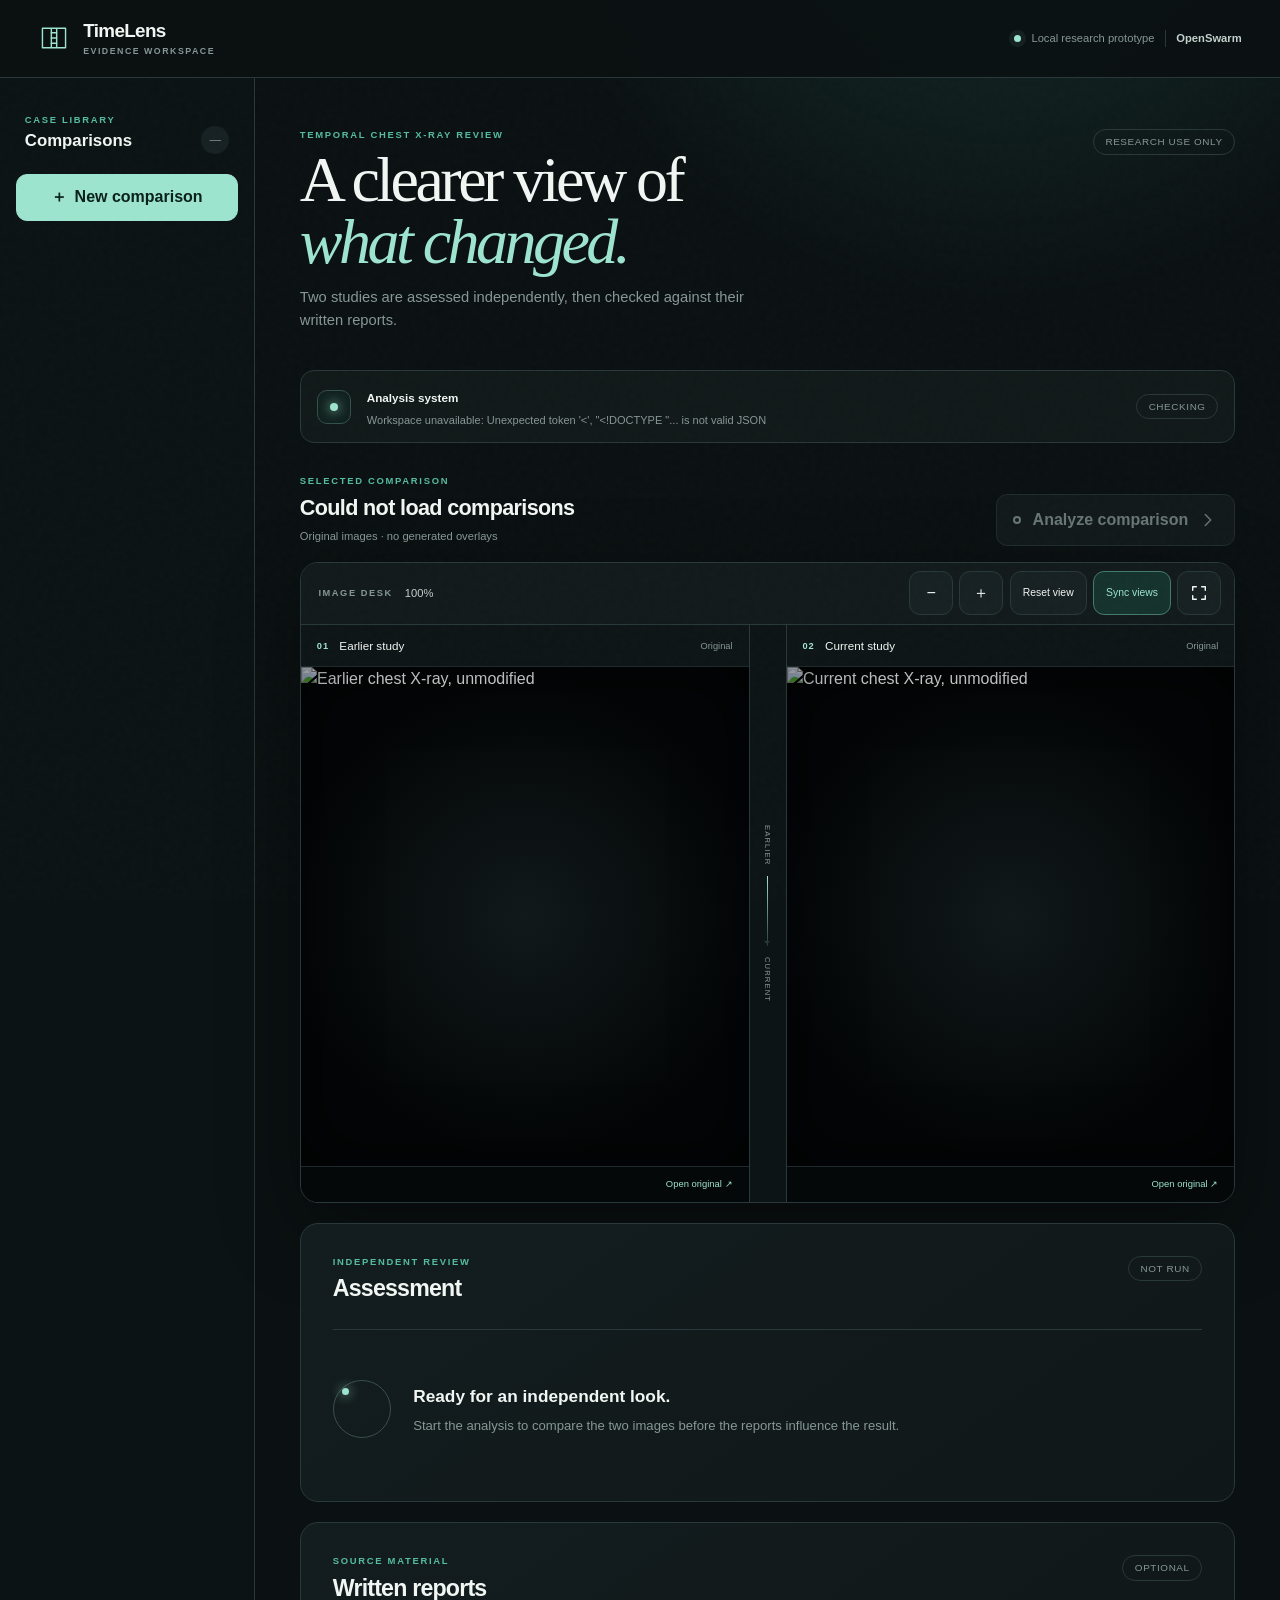
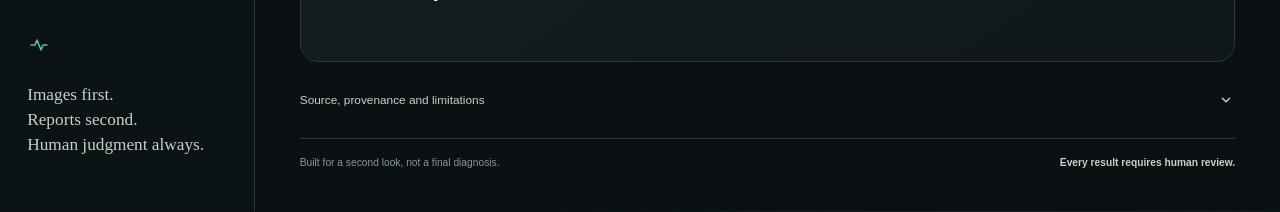
==== static/index.html @ 6149581e "Initial TimeLens prototype" ====
<!doctype html>
<html lang="en">
<head>
  <meta charset="utf-8"><meta name="viewport" content="width=device-width,initial-scale=1"><meta name="theme-color" content="#091011">
  <title>TimeLens — Evidence workspace</title><link rel="stylesheet" href="/static/style.css"><script src="/static/app.js" defer></script>
</head>
<body><a class="skip" href="#workspace">Skip to comparison</a>
<header class="topbar"><a class="brand" href="/" aria-label="TimeLens evidence workspace"><svg viewBox="0 0 36 36" aria-hidden="true"><path d="M5 7h16v22H5zM15 7h16v22H15z"/><path d="M15 12h6M15 18h6M15 24h6"/></svg><span>TimeLens<small>Evidence workspace</small></span></a><div class="system-state"><span class="live-dot" aria-hidden="true"></span><span>Local research prototype</span><b>OpenSwarm</b></div></header>
<div class="shell">
  <aside class="case-rail"><div class="rail-heading"><div><p class="kicker">CASE LIBRARY</p><h2>Comparisons</h2></div><span id="count" class="count">—</span></div><button class="primary new" id="new-case"><span aria-hidden="true">＋</span> New comparison</button><nav id="cases" aria-label="Select comparison"></nav><div class="rail-note"><svg viewBox="0 0 24 24" aria-hidden="true"><path d="M4 12h4l2-5 4 10 2-5h4"/></svg><p>Images first.<br>Reports second.<br>Human judgment always.</p></div></aside>
  <main id="workspace">
    <section class="workspace-intro"><div><p class="kicker">TEMPORAL CHEST X-RAY REVIEW</p><h1>A clearer view of <em>what changed.</em></h1><p class="subtitle">Two studies are assessed independently, then checked against their written reports.</p></div><span class="research-pill">Research use only</span></section>
    <section class="connection" aria-labelledby="gate-title"><div class="connection-icon" aria-hidden="true"><span></span></div><div><strong id="gate-title">Analysis system</strong><p id="integration">Checking local workspace…</p></div><span id="integration-badge" class="status-chip status-waiting">Checking</span></section>
    <section class="case-bar"><div><p class="kicker">SELECTED COMPARISON</p><h2 id="case-name">Loading comparisons</h2><p id="case-context">Original images · no generated overlays</p></div><button class="analyze-button" id="analyze" disabled><span class="button-orb" aria-hidden="true"></span><span id="analyze-label">Analyze comparison</span><svg viewBox="0 0 20 20" aria-hidden="true"><path d="m7 4 6 6-6 6"/></svg></button></section>
    <section class="viewer-shell" aria-label="Earlier and current images"><div class="viewer-toolbar"><div><span class="toolbar-label">IMAGE DESK</span><span id="zoom-value">100%</span></div><div class="viewer-actions" role="group" aria-label="Image viewing controls"><button class="icon-button" id="zoom-out" aria-label="Zoom out" title="Zoom out">−</button><button class="icon-button" id="zoom-in" aria-label="Zoom in" title="Zoom in">＋</button><button class="tool-button" id="reset-view">Reset view</button><button class="tool-button active" id="sync-view" aria-pressed="true">Sync views</button><button class="icon-button" id="fullscreen-view" aria-label="View images full screen" title="Full screen"><svg viewBox="0 0 20 20" aria-hidden="true"><path d="M7 3H3v4M13 3h4v4M7 17H3v-4M13 17h4v-4"/></svg></button></div></div>
      <div class="viewer" id="viewer"><figure data-scope="prior"><figcaption><span><b>01</b><span>Earlier study</span></span><span id="prior-meta">Original</span></figcaption><div class="film" id="prior-film"><div class="scan-line" aria-hidden="true"></div><img id="prior-image" alt="Earlier chest X-ray, unmodified" width="1024" height="1024"></div><div class="film-footer"><span id="prior-name"></span><a id="prior-open" target="_blank" rel="noopener">Open original <span aria-hidden="true">↗</span></a></div></figure><div class="time-axis" aria-hidden="true"><span>Earlier</span><i></i><span>Current</span></div><figure data-scope="current"><figcaption><span><b>02</b><span>Current study</span></span><span id="current-meta">Original</span></figcaption><div class="film" id="current-film"><div class="scan-line" aria-hidden="true"></div><img id="current-image" alt="Current chest X-ray, unmodified" width="1024" height="1024"></div><div class="film-footer"><span id="current-name"></span><a id="current-open" target="_blank" rel="noopener">Open original <span aria-hidden="true">↗</span></a></div></figure></div>
    </section>
    <section class="assessment-panel" id="assessment-panel" aria-labelledby="assessment-heading"><div class="panel-heading"><div><p class="kicker">INDEPENDENT REVIEW</p><h2 id="assessment-heading">Assessment</h2></div><span id="assessment-status" class="status-chip">Not run</span></div><div id="assessment-content" aria-live="polite"><div class="empty-state"><span class="empty-orbit" aria-hidden="true"></span><div><h3>Ready for an independent look.</h3><p>Start the analysis to compare the two images before the reports influence the result.</p></div></div></div></section>
    <section class="report-panel" aria-labelledby="reports-heading"><div class="panel-heading"><div><p class="kicker">SOURCE MATERIAL</p><h2 id="reports-heading">Written reports</h2></div><span id="report-count" class="status-chip">Optional</span></div><div id="report-content" class="report-grid"></div></section>
    <details class="provenance"><summary><span>Source, provenance and limitations</span><svg viewBox="0 0 20 20" aria-hidden="true"><path d="m6 8 4 4 4-4"/></svg></summary><div class="provenance-body"><p id="assertions"></p><p>These NIH demonstration pairs are development examples, not a diagnostic-accuracy test set. Original reports and elapsed time are unavailable. No calibrated confidence or diagnosis is provided.</p><div id="hashes"></div></div></details>
    <footer><span>Built for a second look, not a final diagnosis.</span><b>Every result requires human review.</b></footer>
  </main>
</div>
<dialog id="upload-dialog"><form id="upload-form"><div class="dialog-heading"><div><p class="kicker">NEW COMPARISON</p><h2>Bring two studies together.</h2><p>Images are compared independently. Reports are optional and checked afterward.</p></div><button type="button" class="icon-button" id="close-dialog" aria-label="Close new comparison">×</button></div><div class="upload-grid"><label class="file-label"><span><b>01</b> Earlier image</span><input type="file" name="prior" accept="image/png,image/jpeg" required><small>PNG or JPEG · up to 10 MB</small></label><label class="file-label"><span><b>02</b> Current image</span><input type="file" name="current" accept="image/png,image/jpeg" required><small>PNG or JPEG · up to 10 MB</small></label></div><details class="report-upload"><summary>Add written reports <span>Optional</span></summary><div class="upload-grid"><label>Earlier report<textarea name="prior_report" rows="4" maxlength="50000" placeholder="Paste the earlier study report"></textarea><input aria-label="Upload earlier report" type="file" name="prior_report_file" accept=".txt,.pdf"><small>TXT or selectable-text PDF · up to 2 MB</small></label><label>Current report<textarea name="current_report" rows="4" maxlength="50000" placeholder="Paste the current study report"></textarea><input aria-label="Upload current report" type="file" name="current_report_file" accept=".txt,.pdf"><small>Scanned PDFs are not supported.</small></label></div></details><div class="confirmations"><label class="check"><input type="checkbox" name="same_patient" value="true" required><span>I confirm both images belong to the same patient.</span></label><label class="check"><input type="checkbox" name="chronological" value="true" required><span>I confirm the earlier study was taken first.</span></label></div><p id="form-error" class="error" role="alert" tabindex="-1"></p><div class="dialog-actions"><button type="button" id="cancel-upload">Cancel</button><button class="primary" type="submit" id="save-upload">Save comparison</button></div></form></dialog>
<div id="announcement" class="sr-only" role="status" aria-live="polite"></div></body></html>
---- static/style.css ----
:root{color-scheme:dark;--void:#070b0c;--bg:#0b1112;--panel:#11191b;--panel-2:#172123;--panel-3:#1d292b;--line:#29383a;--line-hi:#3d5152;--ink:#f1f6f3;--soft:#c4d0cc;--muted:#869795;--teal:#9de4ce;--teal-2:#55bca2;--teal-dark:#0f322b;--amber:#ffc36e;--amber-dark:#3a2b18;--red:#ff9f96;--green:#9ee6bd;--radius:18px;--shadow:0 24px 80px #0007;font:16px/1.55 'Avenir Next',Avenir,'Segoe UI',sans-serif}
*{box-sizing:border-box}html{scroll-behavior:smooth}body{margin:0;background:radial-gradient(circle at 78% -10%,#16302d 0,transparent 30rem),var(--bg);color:var(--ink);min-width:320px}body::before{content:"";position:fixed;inset:0;pointer-events:none;opacity:.035;background-image:url("data:image/svg+xml,%3Csvg viewBox='0 0 180 180' xmlns='http://www.w3.org/2000/svg'%3E%3Cfilter id='n'%3E%3CfeTurbulence type='fractalNoise' baseFrequency='.9' numOctaves='3' stitchTiles='stitch'/%3E%3C/filter%3E%3Crect width='100%25' height='100%25' filter='url(%23n)' opacity='.55'/%3E%3C/svg%3E")}button,input,textarea{font:inherit}button,a,input,textarea,summary{touch-action:manipulation}button,a,summary{cursor:pointer}button{min-height:44px;border:1px solid var(--line);border-radius:11px;background:var(--panel-2);color:var(--ink);padding:.65rem 1rem;transition:background .18s,border-color .18s,transform .1s,color .18s}button:hover{background:var(--panel-3);border-color:var(--line-hi)}button:active{transform:scale(.975)}button:disabled{cursor:not-allowed;color:#677675;background:#12191a;border-color:#202b2c;transform:none}button:focus-visible,a:focus-visible,input:focus-visible,textarea:focus-visible,summary:focus-visible{outline:3px solid var(--teal);outline-offset:3px}a{color:var(--teal);text-decoration:none}a:hover{text-decoration:underline}svg{fill:none;stroke:currentColor;stroke-width:1.6;stroke-linecap:round;stroke-linejoin:round}.topbar{height:78px;display:flex;align-items:center;justify-content:space-between;padding:0 clamp(1rem,3vw,2.5rem);border-bottom:1px solid var(--line);background:#0b1112e8;backdrop-filter:blur(18px);position:sticky;top:0;z-index:20}.brand{display:flex;align-items:center;gap:.8rem;color:var(--ink);font-size:1.18rem;font-weight:650;letter-spacing:-.035em}.brand:hover{text-decoration:none}.brand svg{width:32px;color:var(--teal)}.brand span{display:grid;line-height:1.05}.brand small{margin-top:.35rem;font-size:.55rem;letter-spacing:.17em;text-transform:uppercase;color:var(--muted);font-weight:600}.system-state{display:flex;align-items:center;gap:.65rem;font-size:.7rem;color:var(--muted)}.system-state b{color:var(--soft);font-weight:550;border-left:1px solid var(--line);padding-left:.65rem}.live-dot{width:7px;height:7px;border-radius:50%;background:var(--teal);box-shadow:0 0 0 5px #9de4ce12}.shell{display:grid;grid-template-columns:255px minmax(0,1fr);min-height:calc(100dvh - 78px)}.case-rail{padding:2rem 1rem 1.25rem;border-right:1px solid var(--line);background:#0c1314;display:flex;flex-direction:column;gap:1rem;min-width:0}.rail-heading{display:flex;align-items:flex-end;justify-content:space-between;padding:.25rem .55rem}.rail-heading h2{font-size:1.05rem;margin:.1rem 0 0}.kicker{margin:0;color:var(--teal-2);font-size:.59rem;line-height:1.3;letter-spacing:.18em;font-weight:700}.count{display:grid;place-items:center;width:28px;height:28px;border-radius:50%;background:var(--panel-2);color:var(--muted);font-size:.72rem}.primary{background:var(--teal);border-color:var(--teal);color:#092119;font-weight:700}.primary:hover{background:#c0f3e2;border-color:#c0f3e2}.new{width:100%;display:flex;gap:.45rem;align-items:center;justify-content:center}nav{display:grid;gap:.45rem}.case-button{width:100%;text-align:left;background:transparent;border-color:transparent;padding:.85rem .8rem;position:relative}.case-button strong,.case-button small{display:block}.case-button strong{font-size:.78rem;font-weight:600}.case-button small{color:var(--muted);font-size:.65rem;margin-top:.28rem;overflow:hidden;text-overflow:ellipsis}.case-button::before{content:"";position:absolute;left:0;top:16%;bottom:16%;width:2px;border-radius:2px;background:transparent}.case-button[aria-current=true]{background:linear-gradient(90deg,#162826,#152022);border-color:#2d4844}.case-button[aria-current=true]::before{background:var(--teal)}.case-state{display:inline-flex;margin-top:.5rem;font-size:.56rem;text-transform:uppercase;letter-spacing:.1em;color:var(--muted)}.rail-note{margin-top:auto;padding:1rem .7rem;color:var(--muted)}.rail-note svg{width:24px;color:var(--teal-2)}.rail-note p{font-family:'Iowan Old Style','Palatino Linotype',serif;font-size:1.08rem;line-height:1.45;color:var(--soft)}main{width:100%;max-width:1540px;min-width:0;margin:0 auto;padding:clamp(2rem,4vw,4rem) clamp(1rem,3.5vw,3.5rem) 1.5rem}.workspace-intro{display:flex;justify-content:space-between;align-items:flex-start;gap:2rem;margin-bottom:2.4rem}.workspace-intro h1{font-family:'Iowan Old Style','Palatino Linotype',Georgia,serif;font-size:clamp(2.5rem,5vw,5rem);font-weight:400;letter-spacing:-.055em;line-height:.96;max-width:14ch;margin:.5rem 0 .85rem}.workspace-intro h1 em{color:var(--teal);font-weight:400}.subtitle{color:var(--muted);max-width:58ch;margin:0;font-size:.92rem}.research-pill,.status-chip{display:inline-flex;align-items:center;border:1px solid var(--line);border-radius:999px;padding:.36rem .72rem;color:var(--muted);font-size:.62rem;line-height:1.2;letter-spacing:.06em;text-transform:uppercase;white-space:nowrap}.connection{display:grid;grid-template-columns:auto 1fr auto;align-items:center;gap:1rem;padding:.85rem 1rem;background:#111919;border:1px solid var(--line);border-radius:14px;margin-bottom:2rem}.connection-icon{width:34px;height:34px;display:grid;place-items:center;border:1px solid #34504a;border-radius:10px;background:#10201d}.connection-icon span{width:8px;height:8px;border-radius:50%;background:var(--teal);box-shadow:0 0 12px var(--teal)}.connection strong{font-size:.73rem}.connection p{margin:.15rem 0 0;color:var(--muted);font-size:.69rem}.status-ready,.status-complete{color:var(--green);border-color:#345c4a;background:#10261d}.status-review{color:var(--amber);border-color:#675134;background:#2c2114}.status-running{color:var(--teal);border-color:#345c54;background:#10251f}.status-error{color:var(--red);border-color:#673d3b;background:#2b1717}.case-bar{display:flex;align-items:flex-end;justify-content:space-between;gap:1.5rem;margin-bottom:1rem}.case-bar h2{margin:.22rem 0;font-size:1.35rem;letter-spacing:-.03em}.case-bar p:last-child{margin:0;color:var(--muted);font-size:.7rem}.analyze-button{display:flex;align-items:center;gap:.7rem;padding:.76rem 1.05rem;background:var(--teal);border-color:var(--teal);color:#092119;font-weight:700}.analyze-button:hover{background:#c2f4e4}.analyze-button svg{width:18px}.button-orb{width:8px;height:8px;border:2px solid currentColor;border-radius:50%}.viewer-shell{border:1px solid var(--line);border-radius:var(--radius);overflow:hidden;background:#090e0f;box-shadow:var(--shadow)}.viewer-toolbar{min-height:58px;padding:.55rem .8rem .55rem 1.1rem;display:flex;align-items:center;justify-content:space-between;gap:1rem;border-bottom:1px solid var(--line);background:#121a1c}.viewer-toolbar>div:first-child{display:flex;gap:.75rem;align-items:center}.toolbar-label{font-size:.58rem;letter-spacing:.17em;color:var(--muted);font-weight:700}.viewer-toolbar #zoom-value{font-size:.7rem;color:var(--soft)}.viewer-actions{display:flex;gap:.4rem}.icon-button{width:44px;padding:0;display:grid;place-items:center}.icon-button svg{width:18px}.tool-button{padding:.45rem .75rem;font-size:.65rem}.tool-button.active{border-color:#447a6d;background:#15332c;color:var(--teal)}.viewer{display:grid;grid-template-columns:minmax(0,1fr) 38px minmax(0,1fr);align-items:stretch}.viewer figure{margin:0;min-width:0;background:#050809}.viewer figcaption{display:flex;align-items:center;justify-content:space-between;padding:.72rem 1rem;background:#0e1516;border-bottom:1px solid #1d292a;font-size:.73rem}.viewer figcaption>span:first-child{display:flex;align-items:center;gap:.65rem}.viewer figcaption b{color:var(--teal);font-size:.58rem;letter-spacing:.1em}.viewer figcaption>span:last-child{font-size:.58rem;color:var(--muted)}.film{height:clamp(330px,39vw,610px);overflow:hidden;display:grid;place-items:center;position:relative;cursor:grab;background:radial-gradient(circle at center,#11191a,#030506 72%)}.film:active{cursor:grabbing}.film img{width:100%;height:100%;object-fit:contain;transform-origin:center;will-change:transform;user-select:none;-webkit-user-drag:none}.film::after{content:"";position:absolute;inset:0;pointer-events:none;box-shadow:inset 0 0 70px #0009}.scan-line{display:none;position:absolute;z-index:2;left:3%;right:3%;height:1px;background:var(--teal);box-shadow:0 0 14px 4px #9de4ce45}.viewer-shell.analyzing .scan-line{display:block;animation:scan 3.2s ease-in-out infinite}.film-footer{display:flex;justify-content:space-between;gap:1rem;padding:.62rem 1rem;border-top:1px solid #1d292a;color:var(--muted);font-size:.59rem;overflow-wrap:anywhere}.time-axis{display:flex;flex-direction:column;align-items:center;justify-content:center;gap:.65rem;border-inline:1px solid var(--line);background:#0d1415;color:var(--muted);font-size:.48rem;text-transform:uppercase;letter-spacing:.14em}.time-axis span{writing-mode:vertical-rl}.time-axis i{display:block;width:1px;height:70px;background:linear-gradient(var(--teal),var(--line));position:relative}.time-axis i::after{content:"";position:absolute;bottom:-1px;left:-3px;border:3.5px solid transparent;border-top-color:var(--line)}.assessment-panel,.report-panel{margin-top:1.25rem;padding:clamp(1.2rem,2.5vw,2rem);border:1px solid var(--line);border-radius:var(--radius);background:linear-gradient(145deg,#131d1f,#101718)}.panel-heading{display:flex;align-items:flex-start;justify-content:space-between;gap:1rem;margin-bottom:1.4rem}.panel-heading h2{font-size:1.45rem;margin:.18rem 0 0;letter-spacing:-.035em}.empty-state{min-height:140px;display:flex;align-items:center;gap:1.4rem;border-top:1px solid var(--line);padding-top:1.2rem}.empty-state h3{margin:0 0 .35rem;font-size:1.08rem}.empty-state p{margin:0;color:var(--muted);font-size:.82rem}.empty-orbit{width:58px;height:58px;border:1px solid #39514d;border-radius:50%;position:relative;flex:0 0 auto}.empty-orbit::before{content:"";position:absolute;width:7px;height:7px;border-radius:50%;background:var(--teal);top:7px;left:8px;box-shadow:0 0 12px var(--teal)}.result-hero{display:grid;grid-template-columns:auto minmax(0,1fr);gap:1.2rem;padding:1.2rem 0 1.6rem;border-top:1px solid var(--line)}.result-icon{width:54px;height:54px;border-radius:16px;display:grid;place-items:center;background:var(--amber-dark);color:var(--amber);font-size:1.5rem}.result-icon.ok{background:#10261d;color:var(--green)}.result-hero h3{font-family:'Iowan Old Style','Palatino Linotype',serif;font-size:clamp(1.5rem,3vw,2.35rem);line-height:1.12;font-weight:400;letter-spacing:-.035em;margin:0;max-width:25ch}.result-hero p{color:var(--soft);max-width:70ch;margin:.65rem 0 0;font-size:.88rem}.change-track{display:grid;grid-template-columns:1fr minmax(80px,.35fr) 1fr;align-items:center;margin:0 0 1.4rem}.study-state{padding:1rem;border:1px solid var(--line);border-radius:14px;background:#0d1516}.study-state span{display:block;color:var(--muted);font-size:.59rem;letter-spacing:.12em;text-transform:uppercase}.study-state strong{display:block;margin:.35rem 0 0;font-size:.9rem}.track-line{height:1px;background:var(--line-hi);position:relative}.track-line::before,.track-line::after{content:"";position:absolute;top:-4px;width:9px;height:9px;border-radius:50%;background:var(--teal)}.track-line::before{left:0}.track-line::after{right:0}.source-grid{display:grid;grid-template-columns:1fr 1fr;gap:.8rem}.source-card{border:1px solid var(--line);border-radius:14px;background:#0d1516;overflow:hidden}.source-card[data-tone="warning"]{border-color:#675134}.source-card[data-tone="ok"]{border-color:#335847}.source-card-header{display:flex;align-items:center;justify-content:space-between;padding:.8rem 1rem;border-bottom:1px solid var(--line)}.source-card-header strong{font-size:.78rem}.source-card-header span{font-size:.58rem;text-transform:uppercase;letter-spacing:.1em}.tone-warning{color:var(--amber)}.tone-ok{color:var(--green)}.source-rows{padding:.8rem 1rem}.source-row{display:grid;grid-template-columns:105px 1fr;gap:1rem;padding:.38rem 0;font-size:.73rem}.source-row span{color:var(--muted)}.source-row b{font-weight:550}.source-card details{border-top:1px solid var(--line)}.source-card summary{padding:.75rem 1rem;font-size:.7rem}.evidence-copy{padding:0 1rem 1rem;color:var(--muted);font-size:.75rem}.evidence-copy p{margin:.4rem 0}.trace-details{margin-top:1rem;border:1px solid var(--line);border-radius:12px;background:#0d1516}.trace-details summary{padding:.8rem 1rem;font-size:.72rem}.trace-grid{display:grid;grid-template-columns:repeat(2,1fr);gap:.6rem;padding:0 1rem 1rem}.trace-item{padding:.75rem;border-radius:10px;background:#131d1f;font-size:.68rem;color:var(--muted)}.trace-item b{display:block;color:var(--soft);font-size:.72rem;margin-bottom:.25rem}.analysis-live{border-top:1px solid var(--line);padding-top:1.2rem}.analysis-head{display:flex;justify-content:space-between;gap:1rem;align-items:flex-start}.analysis-head h3{font-family:'Iowan Old Style','Palatino Linotype',serif;font-size:1.8rem;font-weight:400;margin:0}.analysis-head p{margin:.3rem 0 0;color:var(--muted);font-size:.78rem}.elapsed{font-variant-numeric:tabular-nums;color:var(--teal);font-size:.8rem}.progress-line{height:2px;background:#223032;margin:1.2rem 0;overflow:hidden}.progress-line span{display:block;height:100%;background:var(--teal);box-shadow:0 0 12px var(--teal);transition:width .4s ease}.stage-list{display:grid;gap:.45rem}.stage{display:grid;grid-template-columns:26px 1fr auto;align-items:center;gap:.7rem;padding:.65rem .75rem;border-radius:10px;color:var(--muted);font-size:.74rem}.stage .marker{width:20px;height:20px;display:grid;place-items:center;border:1px solid var(--line-hi);border-radius:50%;font-size:.6rem}.stage.complete{color:var(--soft)}.stage.complete .marker{background:var(--teal-dark);border-color:#427567;color:var(--teal)}.stage.active{background:#152522;color:var(--ink)}.stage.active .marker{border-color:var(--teal);box-shadow:0 0 0 4px #9de4ce12}.stage-state{font-size:.58rem;text-transform:uppercase;letter-spacing:.09em}.agent-live-grid{display:grid;grid-template-columns:1fr 1fr;gap:.7rem;margin-top:1rem}.agent-live{padding:1rem;border:1px solid var(--line);border-radius:12px;background:#0d1516}.agent-live h4{margin:0;font-size:.8rem}.agent-live p{margin:.25rem 0 0;color:var(--muted);font-size:.68rem}.agent-pulse{display:inline-block;width:6px;height:6px;border-radius:50%;margin-right:.45rem;background:var(--muted)}.agent-live.running .agent-pulse{background:var(--teal);animation:pulse 1.2s infinite}.agent-live.complete .agent-pulse{background:var(--green)}.report-grid{display:grid;grid-template-columns:repeat(2,minmax(0,1fr));gap:.8rem}.report-card{padding:1rem;border:1px solid var(--line);border-radius:14px;background:#0d1516}.report-card h3{margin:0 0 .65rem;font-size:.78rem}.report-card blockquote{margin:0;padding:.8rem;border-left:2px solid var(--teal-2);background:#101a1b;color:var(--soft);white-space:pre-wrap;overflow-wrap:anywhere;font-size:.75rem;max-height:220px;overflow:auto}.report-card p{margin:.65rem 0 0;color:var(--muted);font-size:.64rem}.report-empty{color:var(--muted);font-size:.78rem}.provenance{margin:1rem 0;color:var(--muted);font-size:.74rem}.provenance>summary{min-height:44px;display:flex;align-items:center;justify-content:space-between;padding:.8rem 0;color:var(--soft)}.provenance>summary svg{width:18px;transition:transform .18s}.provenance[open]>summary svg{transform:rotate(180deg)}.provenance-body{padding:0 0 1rem;max-width:90ch}.hash{font-family:ui-monospace,SFMono-Regular,Menlo,monospace;font-size:.58rem;overflow-wrap:anywhere}footer{display:flex;justify-content:space-between;gap:1rem;border-top:1px solid var(--line);padding:1rem 0;color:var(--muted);font-size:.64rem}footer b{color:var(--soft)}dialog{width:min(840px,calc(100% - 2rem));max-height:90dvh;padding:0;border:1px solid var(--line-hi);border-radius:22px;color:var(--ink);background:#11191b;box-shadow:0 35px 120px #000b}dialog::backdrop{background:#020606d9;backdrop-filter:blur(8px)}dialog form{padding:clamp(1.2rem,3vw,2.2rem)}.dialog-heading{display:flex;justify-content:space-between;align-items:flex-start;gap:1rem}.dialog-heading h2{font-family:'Iowan Old Style','Palatino Linotype',serif;font-size:2rem;font-weight:400;margin:.3rem 0}.dialog-heading p:last-child{color:var(--muted);font-size:.78rem;margin:0}.upload-grid{display:grid;grid-template-columns:1fr 1fr;gap:.8rem;margin:1.3rem 0}label{display:grid;gap:.55rem;font-size:.75rem}.file-label{padding:1rem;border:1px dashed #47615d;border-radius:14px;background:#0c1314}.file-label>span{font-weight:600}.file-label b{color:var(--teal);margin-right:.35rem}input,textarea{max-width:100%;min-width:0;color:var(--ink);background:#0a1112;border:1px solid var(--line);padding:.7rem;border-radius:9px}input[type=file]{font-size:.68rem;padding:.45rem;width:100%}input::file-selector-button{border:0;border-radius:7px;background:var(--panel-3);color:var(--ink);padding:.6rem;margin-right:.55rem}textarea{resize:vertical}.file-label small,label small{color:var(--muted);font-size:.62rem}.report-upload{border-block:1px solid var(--line);padding:.4rem 0}.report-upload>summary{padding:.7rem 0;font-size:.76rem}.report-upload>summary span{color:var(--muted);margin-left:.3rem}.confirmations{margin:1rem 0}.check{display:flex;grid-template-columns:none;align-items:flex-start;gap:.7rem;margin:.65rem 0}.check input{width:20px;height:20px;flex:0 0 auto;accent-color:var(--teal)}.dialog-actions{display:flex;justify-content:flex-end;gap:.6rem;border-top:1px solid var(--line);padding-top:1rem}.error{color:var(--red);font-size:.75rem}.sr-only,.skip:not(:focus){position:absolute;width:1px;height:1px;overflow:hidden;clip-path:inset(50%)}.skip:focus{position:fixed;top:1rem;left:1rem;z-index:100;background:var(--panel-3);padding:1rem}
@keyframes scan{0%,100%{top:4%;opacity:0}15%{opacity:.85}50%{top:94%;opacity:.85}65%,100%{opacity:0}}@keyframes pulse{0%,100%{box-shadow:0 0 0 0 #9de4ce66}50%{box-shadow:0 0 0 6px #9de4ce00}}
@media(max-width:1050px){.shell{grid-template-columns:210px minmax(0,1fr)}main{padding-inline:1.25rem}.workspace-intro h1{font-size:3.4rem}.source-grid{grid-template-columns:1fr}.film{height:440px}.tool-button{display:none}}
@media(max-width:760px){.topbar{height:68px}.system-state>span:not(.live-dot){display:none}.shell{display:block}.case-rail{position:relative;border-right:0;border-bottom:1px solid var(--line);padding:1rem}.rail-heading,.rail-note{display:none}.case-rail nav{display:flex;overflow-x:auto;gap:.5rem;scrollbar-width:thin}.case-button{min-width:155px}.new{margin-bottom:.2rem}main{padding:1.6rem 1rem}.workspace-intro{margin-bottom:1.5rem}.workspace-intro h1{font-size:2.65rem}.research-pill{display:none}.connection{grid-template-columns:auto 1fr}.connection .status-chip{grid-column:2;justify-self:start}.case-bar{align-items:flex-start;flex-direction:column}.analyze-button{width:100%;justify-content:center}.viewer-toolbar{align-items:flex-start;flex-direction:column}.viewer-actions{width:100%;justify-content:flex-end}.viewer{grid-template-columns:1fr}.time-axis{height:34px;flex-direction:row;border-inline:0;border-block:1px solid var(--line)}.time-axis span{writing-mode:horizontal-tb}.time-axis i{height:1px;width:70px}.film{height:min(92vw,480px)}.source-grid,.report-grid,.agent-live-grid,.trace-grid{grid-template-columns:1fr}.change-track{grid-template-columns:1fr}.track-line{height:40px;width:1px;justify-self:center}.track-line::before{top:0;left:-4px}.track-line::after{top:auto;bottom:0;left:-4px}.result-hero{grid-template-columns:1fr}.source-row{grid-template-columns:90px 1fr}.upload-grid{grid-template-columns:1fr}footer{flex-direction:column}}
@media(prefers-reduced-motion:reduce){html{scroll-behavior:auto}*,*::before,*::after{animation:none!important;transition:none!important}.viewer-shell.analyzing .scan-line{display:none}button:active{transform:none}}
@media(prefers-reduced-transparency:reduce){.topbar{background:var(--bg);backdrop-filter:none}dialog::backdrop{background:#020606;backdrop-filter:none}}
@media(prefers-contrast:more){:root{--muted:#c0cdca;--line:#627472;--line-hi:#93a6a2}.status-chip,button{border-width:2px}}
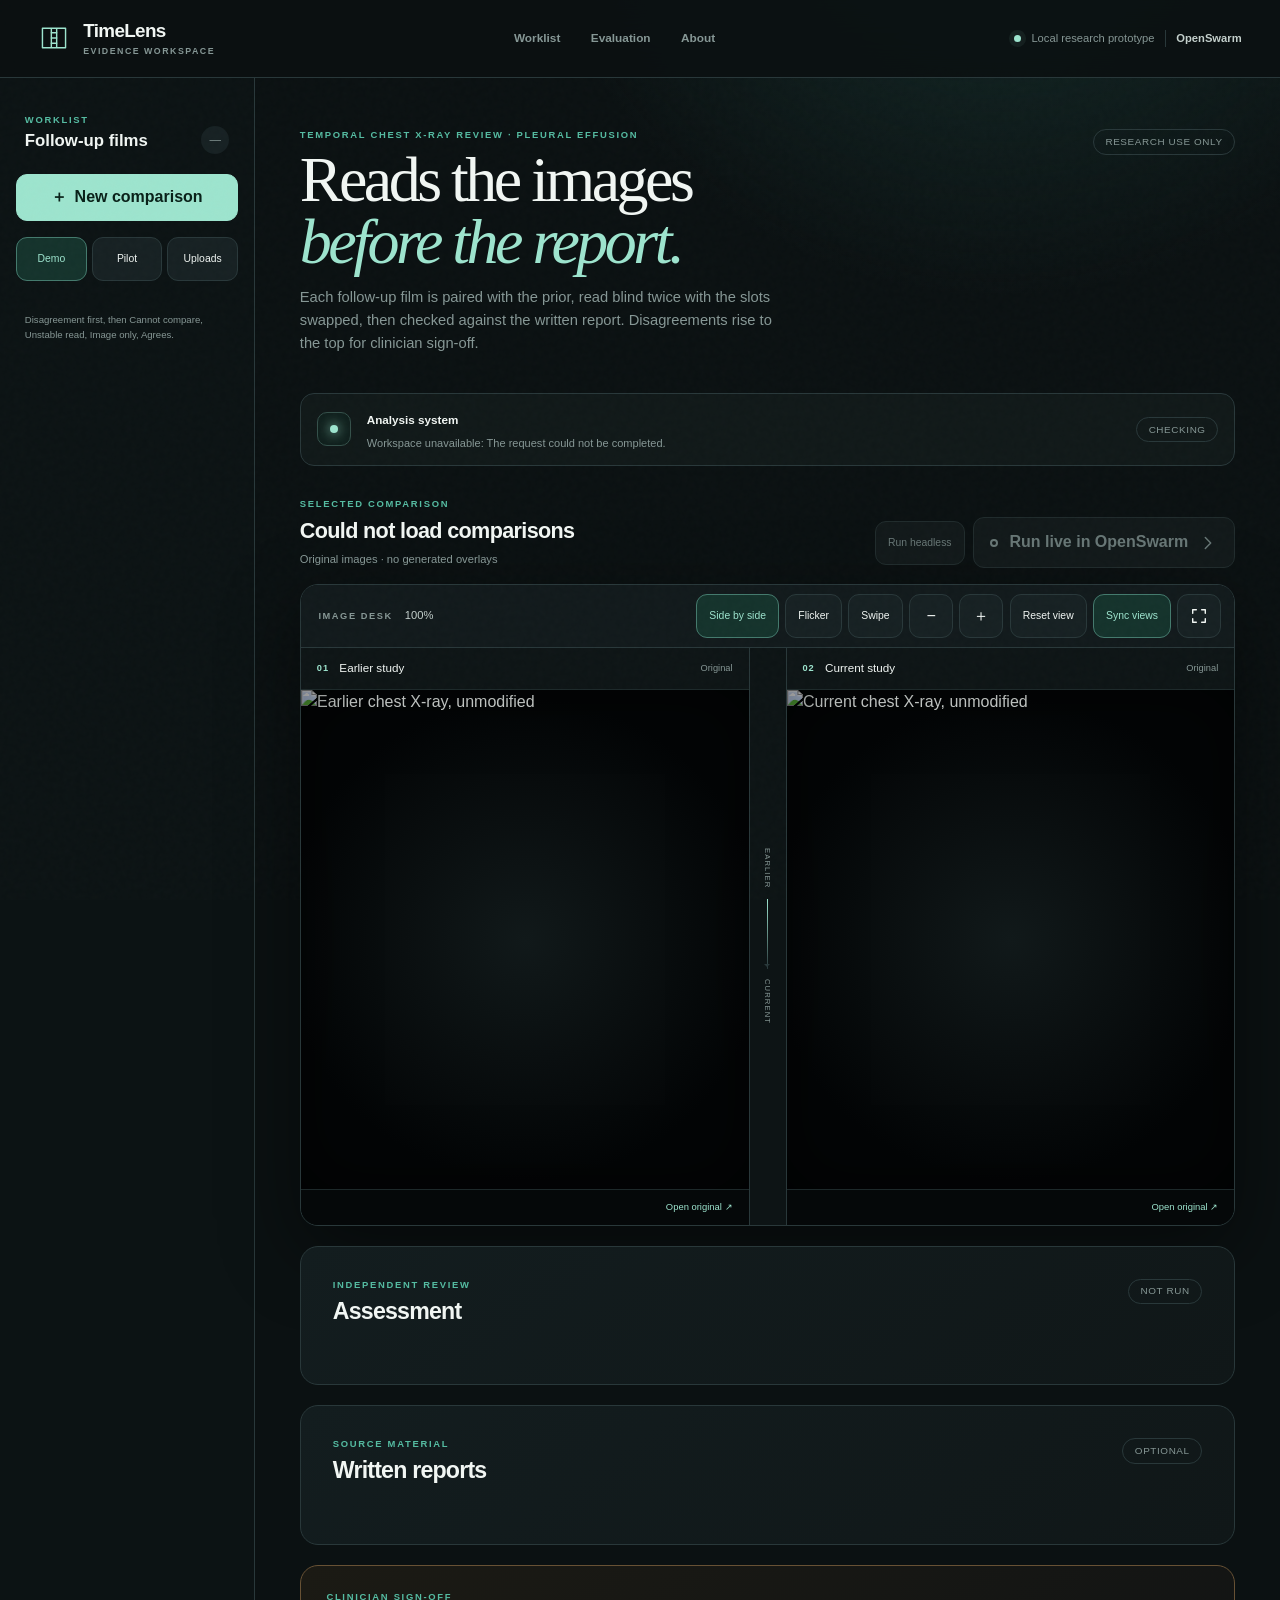
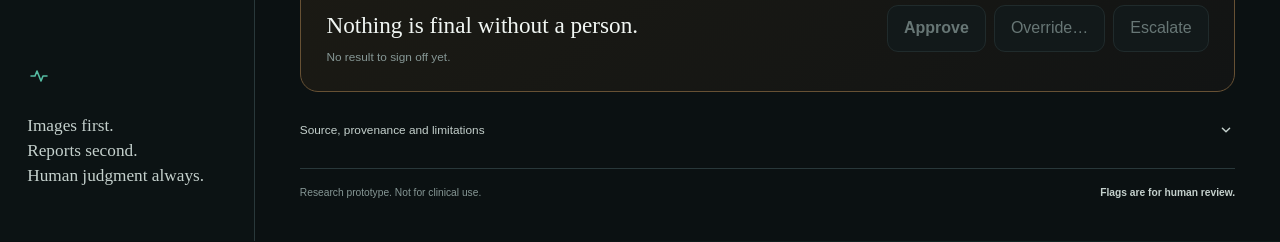
==== commit c8fcdb6f: "Implement spec worklist on Adnan's UI with OpenSwarm investigation - Comparability gate, order-swap " ====
--- a/static/index.html
+++ b/static/index.html
@@ -5,21 +5,40 @@
   <title>TimeLens — Evidence workspace</title><link rel="stylesheet" href="/static/style.css"><script src="/static/app.js" defer></script>
 </head>
 <body><a class="skip" href="#workspace">Skip to comparison</a>
-<header class="topbar"><a class="brand" href="/" aria-label="TimeLens evidence workspace"><svg viewBox="0 0 36 36" aria-hidden="true"><path d="M5 7h16v22H5zM15 7h16v22H15z"/><path d="M15 12h6M15 18h6M15 24h6"/></svg><span>TimeLens<small>Evidence workspace</small></span></a><div class="system-state"><span class="live-dot" aria-hidden="true"></span><span>Local research prototype</span><b>OpenSwarm</b></div></header>
+<header class="topbar"><a class="brand" href="#" aria-label="TimeLens evidence workspace"><svg viewBox="0 0 36 36" aria-hidden="true"><path d="M5 7h16v22H5zM15 7h16v22H15z"/><path d="M15 12h6M15 18h6M15 24h6"/></svg><span>TimeLens<small>Evidence workspace</small></span></a>
+<nav class="page-nav" aria-label="Pages"><a href="#" data-page="workspace">Worklist</a><a href="#/eval" data-page="eval">Evaluation</a><a href="#/about" data-page="about">About</a></nav>
+<div class="system-state"><span class="live-dot" id="live-dot" aria-hidden="true"></span><span id="system-text">Local research prototype</span><b>OpenSwarm</b></div></header>
 <div class="shell">
-  <aside class="case-rail"><div class="rail-heading"><div><p class="kicker">CASE LIBRARY</p><h2>Comparisons</h2></div><span id="count" class="count">—</span></div><button class="primary new" id="new-case"><span aria-hidden="true">＋</span> New comparison</button><nav id="cases" aria-label="Select comparison"></nav><div class="rail-note"><svg viewBox="0 0 24 24" aria-hidden="true"><path d="M4 12h4l2-5 4 10 2-5h4"/></svg><p>Images first.<br>Reports second.<br>Human judgment always.</p></div></aside>
-  <main id="workspace">
-    <section class="workspace-intro"><div><p class="kicker">TEMPORAL CHEST X-RAY REVIEW</p><h1>A clearer view of <em>what changed.</em></h1><p class="subtitle">Two studies are assessed independently, then checked against their written reports.</p></div><span class="research-pill">Research use only</span></section>
+  <aside class="case-rail"><div class="rail-heading"><div><p class="kicker">WORKLIST</p><h2>Follow-up films</h2></div><span id="count" class="count">—</span></div><button class="primary new" id="new-case"><span aria-hidden="true">＋</span> New comparison</button>
+    <div class="rail-filter" role="group" aria-label="Case set"><button class="tool-button active" data-set="demo" aria-pressed="true">Demo</button><button class="tool-button" data-set="pilot" aria-pressed="false">Pilot</button><button class="tool-button" data-set="upload" aria-pressed="false">Uploads</button></div>
+    <nav id="cases" aria-label="Select comparison"></nav><p class="rail-sort">Disagreement first, then Cannot compare, Unstable read, Image only, Agrees.</p><div class="rail-note"><svg viewBox="0 0 24 24" aria-hidden="true"><path d="M4 12h4l2-5 4 10 2-5h4"/></svg><p>Images first.<br>Reports second.<br>Human judgment always.</p></div></aside>
+  <main id="workspace" tabindex="-1">
+   <div id="page-workspace">
+    <section class="workspace-intro"><div><p class="kicker">TEMPORAL CHEST X-RAY REVIEW · PLEURAL EFFUSION</p><h1>Reads the images <em>before the report.</em></h1><p class="subtitle">Each follow-up film is paired with the prior, read blind twice with the slots swapped, then checked against the written report. Disagreements rise to the top for clinician sign-off.</p></div><span class="research-pill">Research use only</span></section>
     <section class="connection" aria-labelledby="gate-title"><div class="connection-icon" aria-hidden="true"><span></span></div><div><strong id="gate-title">Analysis system</strong><p id="integration">Checking local workspace…</p></div><span id="integration-badge" class="status-chip status-waiting">Checking</span></section>
-    <section class="case-bar"><div><p class="kicker">SELECTED COMPARISON</p><h2 id="case-name">Loading comparisons</h2><p id="case-context">Original images · no generated overlays</p></div><button class="analyze-button" id="analyze" disabled><span class="button-orb" aria-hidden="true"></span><span id="analyze-label">Analyze comparison</span><svg viewBox="0 0 20 20" aria-hidden="true"><path d="m7 4 6 6-6 6"/></svg></button></section>
-    <section class="viewer-shell" aria-label="Earlier and current images"><div class="viewer-toolbar"><div><span class="toolbar-label">IMAGE DESK</span><span id="zoom-value">100%</span></div><div class="viewer-actions" role="group" aria-label="Image viewing controls"><button class="icon-button" id="zoom-out" aria-label="Zoom out" title="Zoom out">−</button><button class="icon-button" id="zoom-in" aria-label="Zoom in" title="Zoom in">＋</button><button class="tool-button" id="reset-view">Reset view</button><button class="tool-button active" id="sync-view" aria-pressed="true">Sync views</button><button class="icon-button" id="fullscreen-view" aria-label="View images full screen" title="Full screen"><svg viewBox="0 0 20 20" aria-hidden="true"><path d="M7 3H3v4M13 3h4v4M7 17H3v-4M13 17h4v-4"/></svg></button></div></div>
-      <div class="viewer" id="viewer"><figure data-scope="prior"><figcaption><span><b>01</b><span>Earlier study</span></span><span id="prior-meta">Original</span></figcaption><div class="film" id="prior-film"><div class="scan-line" aria-hidden="true"></div><img id="prior-image" alt="Earlier chest X-ray, unmodified" width="1024" height="1024"></div><div class="film-footer"><span id="prior-name"></span><a id="prior-open" target="_blank" rel="noopener">Open original <span aria-hidden="true">↗</span></a></div></figure><div class="time-axis" aria-hidden="true"><span>Earlier</span><i></i><span>Current</span></div><figure data-scope="current"><figcaption><span><b>02</b><span>Current study</span></span><span id="current-meta">Original</span></figcaption><div class="film" id="current-film"><div class="scan-line" aria-hidden="true"></div><img id="current-image" alt="Current chest X-ray, unmodified" width="1024" height="1024"></div><div class="film-footer"><span id="current-name"></span><a id="current-open" target="_blank" rel="noopener">Open original <span aria-hidden="true">↗</span></a></div></figure></div>
+    <section class="case-bar"><div><p class="kicker">SELECTED COMPARISON</p><h2 id="case-name">Loading comparisons</h2><p id="case-context">Original images · no generated overlays</p></div><div class="case-actions"><button class="tool-button" id="analyze-headless" disabled title="Same tools, run without agents">Run headless</button><button class="analyze-button" id="analyze" disabled><span class="button-orb" aria-hidden="true"></span><span id="analyze-label">Run live in OpenSwarm</span><svg viewBox="0 0 20 20" aria-hidden="true"><path d="m7 4 6 6-6 6"/></svg></button></div></section>
+    <section class="viewer-shell" aria-label="Earlier and current images"><div class="viewer-toolbar"><div><span class="toolbar-label">IMAGE DESK</span><span id="zoom-value">100%</span></div><div class="viewer-actions" role="group" aria-label="Image viewing controls"><button class="tool-button mode-button active" data-mode="side" aria-pressed="true">Side by side</button><button class="tool-button mode-button" data-mode="flicker" aria-pressed="false">Flicker</button><button class="tool-button mode-button" data-mode="swipe" aria-pressed="false">Swipe</button><button class="icon-button" id="zoom-out" aria-label="Zoom out" title="Zoom out">−</button><button class="icon-button" id="zoom-in" aria-label="Zoom in" title="Zoom in">＋</button><button class="tool-button" id="reset-view">Reset view</button><button class="tool-button active" id="sync-view" aria-pressed="true">Sync views</button><button class="icon-button" id="fullscreen-view" aria-label="View images full screen" title="Full screen"><svg viewBox="0 0 20 20" aria-hidden="true"><path d="M7 3H3v4M13 3h4v4M7 17H3v-4M13 17h4v-4"/></svg></button></div></div>
+      <div class="viewer" id="viewer" data-mode="side"><figure data-scope="prior"><figcaption><span><b>01</b><span>Earlier study</span></span><span id="prior-meta">Original</span></figcaption><div class="film" id="prior-film"><div class="scan-line" aria-hidden="true"></div><img id="prior-image" alt="Earlier chest X-ray, unmodified" width="1024" height="1024" draggable="false"></div><div class="film-footer"><span id="prior-name"></span><a id="prior-open" target="_blank" rel="noopener">Open original <span aria-hidden="true">↗</span></a></div></figure><div class="time-axis" aria-hidden="true"><span>Earlier</span><i></i><span>Current</span></div><figure data-scope="current"><figcaption><span><b>02</b><span>Current study</span></span><span id="current-meta">Original</span></figcaption><div class="film" id="current-film"><div class="scan-line" aria-hidden="true"></div><img id="current-image" alt="Current chest X-ray, unmodified" width="1024" height="1024" draggable="false"></div><div class="film-footer"><span id="current-name"></span><a id="current-open" target="_blank" rel="noopener">Open original <span aria-hidden="true">↗</span></a></div></figure>
+        <figure class="stack" id="stack" hidden><figcaption><span id="stack-label"><b>01</b><span>Earlier study</span></span><span id="stack-meta"></span></figcaption><div class="film stack-film"><img id="stack-current" alt="Current chest X-ray" draggable="false"><div class="swipe-top" id="swipe-top"><img id="stack-prior" alt="Earlier chest X-ray" draggable="false"></div></div><div class="film-footer"><input type="range" id="swipe" min="0" max="100" value="50" aria-label="Swipe between earlier and current" hidden><span id="stack-hint">Flicker alternates the films every 0.7 s; change is easiest to see by flipping.</span></div></figure>
+      </div>
     </section>
-    <section class="assessment-panel" id="assessment-panel" aria-labelledby="assessment-heading"><div class="panel-heading"><div><p class="kicker">INDEPENDENT REVIEW</p><h2 id="assessment-heading">Assessment</h2></div><span id="assessment-status" class="status-chip">Not run</span></div><div id="assessment-content" aria-live="polite"><div class="empty-state"><span class="empty-orbit" aria-hidden="true"></span><div><h3>Ready for an independent look.</h3><p>Start the analysis to compare the two images before the reports influence the result.</p></div></div></div></section>
+    <section class="assessment-panel" id="assessment-panel" aria-labelledby="assessment-heading"><div class="panel-heading"><div><p class="kicker">INDEPENDENT REVIEW</p><h2 id="assessment-heading">Assessment</h2></div><span id="assessment-status" class="status-chip">Not run</span></div><div id="assessment-content" aria-live="polite"></div></section>
     <section class="report-panel" aria-labelledby="reports-heading"><div class="panel-heading"><div><p class="kicker">SOURCE MATERIAL</p><h2 id="reports-heading">Written reports</h2></div><span id="report-count" class="status-chip">Optional</span></div><div id="report-content" class="report-grid"></div></section>
-    <details class="provenance"><summary><span>Source, provenance and limitations</span><svg viewBox="0 0 20 20" aria-hidden="true"><path d="m6 8 4 4 4-4"/></svg></summary><div class="provenance-body"><p id="assertions"></p><p>These NIH demonstration pairs are development examples, not a diagnostic-accuracy test set. Original reports and elapsed time are unavailable. No calibrated confidence or diagnosis is provided.</p><div id="hashes"></div></div></details>
-    <footer><span>Built for a second look, not a final diagnosis.</span><b>Every result requires human review.</b></footer>
+    <section class="signoff-panel" aria-labelledby="signoff-heading"><div><p class="kicker">CLINICIAN SIGN-OFF</p><h2 id="signoff-heading">Nothing is final without a person.</h2><p id="signoff-state">No result to sign off yet.</p></div><div class="signoff-actions"><button class="primary" id="approve" disabled>Approve</button><button id="override" disabled>Override…</button><button id="escalate" disabled>Escalate</button></div></section>
+    <details class="provenance"><summary><span>Source, provenance and limitations</span><svg viewBox="0 0 20 20" aria-hidden="true"><path d="m6 8 4 4 4-4"/></svg></summary><div class="provenance-body"><p id="assertions"></p><div id="reference"></div><p>NIH ChestX-ray14 labels are mined from reports and can be wrong. Demo reports are written by the team and tagged Synthetic. The pilot set shows behaviour, not diagnostic accuracy. No calibrated confidence or diagnosis is provided.</p><div id="hashes"></div></div></details>
+   </div>
+   <div id="page-eval" hidden></div>
+   <div id="page-about" class="prose-page" hidden>
+    <section class="workspace-intro"><div><p class="kicker">ABOUT · HONESTY PAGE</p><h1>An audit, <em>not a diagnosis.</em></h1><p class="subtitle">What TimeLens does, how the agents are separated, and what it cannot claim.</p></div></section>
+    <section class="assessment-panel prose"><h2>The problem</h2><p>Two named radiology error types motivate TimeLens (Kim–Mansfield classification): <b>type 7, prior examination error</b> — the current film is read without comparing to the prior — and <b>type 12, satisfaction of report</b> — undue trust in an earlier report repeats a wrong call. Every TimeLens case is a prior + current pair, and the image reader cannot access any report.</p>
+    <h2>How a case is investigated</h2><ol><li><b>Comparability gate</b> (server code, before any model call): AP vs PA projection mismatch or byte-identical files stop the run with <i>Cannot compare</i>.</li><li><b>Blind Reader</b> agent in OpenSwarm calls <code>read_pair</code>: two independent Gemini reads with the films' slots swapped and chronology withheld. If the answers differ, the case is an <i>Unstable read</i>.</li><li><b>Report Reader</b> agent runs in parallel and calls <code>read_reports</code>: report text only; every supporting quotation is verified verbatim in code.</li><li><b>Investigator</b> agent, only when the stable blind read contradicts the report, calls <code>reassess</code>: one targeted, still report-blind second look, enforced once per run by the server.</li><li>Plain Python assigns the status. A clinician approves, overrides (with a reason) or escalates; every action is logged.</li></ol>
+    <h2>Enforced boundaries</h2><p>Each agent gets a fresh, per-run MCP connector exposing exactly one no-argument tool; cross-role calls are rejected by the MCP server. Image bytes and report text never enter OpenSwarm prompts — the tool sends them straight to Gemini and returns only structured findings. Connectors and modes are deleted when the agent finishes. The same tools also run headless (no agents) for the evaluation batch and as a fallback.</p>
+    <h2>Data</h2><p>NIH ChestX-ray14 (public, de-identified). Labels, views and follow-up order come from <code>Data_Entry_2017_v2020.csv</code>. Case E's current film is a cropped and brightened copy of the prior, a control for over-calling.</p>
+    <h2>Limitations</h2><ul><li>Pleural effusion only; no severity, segmentation or other findings.</li><li>The pilot set is 19 pairs: it demonstrates behaviour, not accuracy (roughly ±20 points of uncertainty).</li><li>Gemini readings vary between runs; surfacing that variance is the point of the order-swap check.</li><li>No PACS, login or authenticated reviewer identity. Single-laptop local prototype.</li><li>OpenSwarm still exposes built-in tools at session level; the data boundary is enforced by keeping raw inputs inside the MCP tools.</li></ul></section>
+   </div>
+    <footer><span>Research prototype. Not for clinical use.</span><b>Flags are for human review.</b></footer>
   </main>
 </div>
-<dialog id="upload-dialog"><form id="upload-form"><div class="dialog-heading"><div><p class="kicker">NEW COMPARISON</p><h2>Bring two studies together.</h2><p>Images are compared independently. Reports are optional and checked afterward.</p></div><button type="button" class="icon-button" id="close-dialog" aria-label="Close new comparison">×</button></div><div class="upload-grid"><label class="file-label"><span><b>01</b> Earlier image</span><input type="file" name="prior" accept="image/png,image/jpeg" required><small>PNG or JPEG · up to 10 MB</small></label><label class="file-label"><span><b>02</b> Current image</span><input type="file" name="current" accept="image/png,image/jpeg" required><small>PNG or JPEG · up to 10 MB</small></label></div><details class="report-upload"><summary>Add written reports <span>Optional</span></summary><div class="upload-grid"><label>Earlier report<textarea name="prior_report" rows="4" maxlength="50000" placeholder="Paste the earlier study report"></textarea><input aria-label="Upload earlier report" type="file" name="prior_report_file" accept=".txt,.pdf"><small>TXT or selectable-text PDF · up to 2 MB</small></label><label>Current report<textarea name="current_report" rows="4" maxlength="50000" placeholder="Paste the current study report"></textarea><input aria-label="Upload current report" type="file" name="current_report_file" accept=".txt,.pdf"><small>Scanned PDFs are not supported.</small></label></div></details><div class="confirmations"><label class="check"><input type="checkbox" name="same_patient" value="true" required><span>I confirm both images belong to the same patient.</span></label><label class="check"><input type="checkbox" name="chronological" value="true" required><span>I confirm the earlier study was taken first.</span></label></div><p id="form-error" class="error" role="alert" tabindex="-1"></p><div class="dialog-actions"><button type="button" id="cancel-upload">Cancel</button><button class="primary" type="submit" id="save-upload">Save comparison</button></div></form></dialog>
+<dialog id="upload-dialog"><form id="upload-form"><div class="dialog-heading"><div><p class="kicker">NEW COMPARISON</p><h2>Bring two studies together.</h2><p>Images are compared independently. Reports are optional and checked afterward.</p></div><button type="button" class="icon-button" id="close-dialog" aria-label="Close new comparison">×</button></div><div class="upload-grid"><label class="file-label"><span><b>01</b> Earlier image</span><input type="file" name="prior" accept="image/png,image/jpeg" required><small>PNG or JPEG · up to 10 MB</small><select name="prior_view" aria-label="Earlier image view position"><option value="unknown">View position: unknown</option><option value="PA">PA</option><option value="AP">AP</option></select></label><label class="file-label"><span><b>02</b> Current image</span><input type="file" name="current" accept="image/png,image/jpeg" required><small>PNG or JPEG · up to 10 MB</small><select name="current_view" aria-label="Current image view position"><option value="unknown">View position: unknown</option><option value="PA">PA</option><option value="AP">AP</option></select></label></div><details class="report-upload"><summary>Add written reports <span>Optional</span></summary><div class="upload-grid"><label>Earlier report<textarea name="prior_report" rows="4" maxlength="50000" placeholder="Paste the earlier study report"></textarea><input aria-label="Upload earlier report" type="file" name="prior_report_file" accept=".txt,.pdf"><small>TXT or selectable-text PDF · up to 2 MB</small></label><label>Current report<textarea name="current_report" rows="4" maxlength="50000" placeholder="Paste the current study report"></textarea><input aria-label="Upload current report" type="file" name="current_report_file" accept=".txt,.pdf"><small>Scanned PDFs are not supported.</small></label></div></details><div class="confirmations"><label class="check"><input type="checkbox" name="same_patient" value="true" required><span>I confirm both images belong to the same patient.</span></label><label class="check"><input type="checkbox" name="chronological" value="true" required><span>I confirm the earlier study was taken first.</span></label></div><p id="form-error" class="error" role="alert" tabindex="-1"></p><div class="dialog-actions"><button type="button" id="cancel-upload">Cancel</button><button class="primary" type="submit" id="save-upload">Save comparison</button></div></form></dialog>
+<dialog id="override-dialog"><form id="override-form"><div class="dialog-heading"><div><p class="kicker">OVERRIDE</p><h2>Record why you disagree.</h2><p>The override and its reason are written to the sign-off log.</p></div><button type="button" class="icon-button" id="close-override" aria-label="Close override">×</button></div><label>Reason (required)<textarea name="reason" rows="4" minlength="5" maxlength="2000" required placeholder="e.g. Left costophrenic angle is blunted on the current film; the effusion is new."></textarea></label><p id="override-error" class="error" role="alert"></p><div class="dialog-actions"><button type="button" id="cancel-override">Cancel</button><button class="primary" type="submit">Save override</button></div></form></dialog>
 <div id="announcement" class="sr-only" role="status" aria-live="polite"></div></body></html>
--- a/static/style.css
+++ b/static/style.css
@@ -1,8 +1,63 @@
 :root{color-scheme:dark;--void:#070b0c;--bg:#0b1112;--panel:#11191b;--panel-2:#172123;--panel-3:#1d292b;--line:#29383a;--line-hi:#3d5152;--ink:#f1f6f3;--soft:#c4d0cc;--muted:#869795;--teal:#9de4ce;--teal-2:#55bca2;--teal-dark:#0f322b;--amber:#ffc36e;--amber-dark:#3a2b18;--red:#ff9f96;--green:#9ee6bd;--radius:18px;--shadow:0 24px 80px #0007;font:16px/1.55 'Avenir Next',Avenir,'Segoe UI',sans-serif}
 *{box-sizing:border-box}html{scroll-behavior:smooth}body{margin:0;background:radial-gradient(circle at 78% -10%,#16302d 0,transparent 30rem),var(--bg);color:var(--ink);min-width:320px}body::before{content:"";position:fixed;inset:0;pointer-events:none;opacity:.035;background-image:url("data:image/svg+xml,%3Csvg viewBox='0 0 180 180' xmlns='http://www.w3.org/2000/svg'%3E%3Cfilter id='n'%3E%3CfeTurbulence type='fractalNoise' baseFrequency='.9' numOctaves='3' stitchTiles='stitch'/%3E%3C/filter%3E%3Crect width='100%25' height='100%25' filter='url(%23n)' opacity='.55'/%3E%3C/svg%3E")}button,input,textarea{font:inherit}button,a,input,textarea,summary{touch-action:manipulation}button,a,summary{cursor:pointer}button{min-height:44px;border:1px solid var(--line);border-radius:11px;background:var(--panel-2);color:var(--ink);padding:.65rem 1rem;transition:background .18s,border-color .18s,transform .1s,color .18s}button:hover{background:var(--panel-3);border-color:var(--line-hi)}button:active{transform:scale(.975)}button:disabled{cursor:not-allowed;color:#677675;background:#12191a;border-color:#202b2c;transform:none}button:focus-visible,a:focus-visible,input:focus-visible,textarea:focus-visible,summary:focus-visible{outline:3px solid var(--teal);outline-offset:3px}a{color:var(--teal);text-decoration:none}a:hover{text-decoration:underline}svg{fill:none;stroke:currentColor;stroke-width:1.6;stroke-linecap:round;stroke-linejoin:round}.topbar{height:78px;display:flex;align-items:center;justify-content:space-between;padding:0 clamp(1rem,3vw,2.5rem);border-bottom:1px solid var(--line);background:#0b1112e8;backdrop-filter:blur(18px);position:sticky;top:0;z-index:20}.brand{display:flex;align-items:center;gap:.8rem;color:var(--ink);font-size:1.18rem;font-weight:650;letter-spacing:-.035em}.brand:hover{text-decoration:none}.brand svg{width:32px;color:var(--teal)}.brand span{display:grid;line-height:1.05}.brand small{margin-top:.35rem;font-size:.55rem;letter-spacing:.17em;text-transform:uppercase;color:var(--muted);font-weight:600}.system-state{display:flex;align-items:center;gap:.65rem;font-size:.7rem;color:var(--muted)}.system-state b{color:var(--soft);font-weight:550;border-left:1px solid var(--line);padding-left:.65rem}.live-dot{width:7px;height:7px;border-radius:50%;background:var(--teal);box-shadow:0 0 0 5px #9de4ce12}.shell{display:grid;grid-template-columns:255px minmax(0,1fr);min-height:calc(100dvh - 78px)}.case-rail{padding:2rem 1rem 1.25rem;border-right:1px solid var(--line);background:#0c1314;display:flex;flex-direction:column;gap:1rem;min-width:0}.rail-heading{display:flex;align-items:flex-end;justify-content:space-between;padding:.25rem .55rem}.rail-heading h2{font-size:1.05rem;margin:.1rem 0 0}.kicker{margin:0;color:var(--teal-2);font-size:.59rem;line-height:1.3;letter-spacing:.18em;font-weight:700}.count{display:grid;place-items:center;width:28px;height:28px;border-radius:50%;background:var(--panel-2);color:var(--muted);font-size:.72rem}.primary{background:var(--teal);border-color:var(--teal);color:#092119;font-weight:700}.primary:hover{background:#c0f3e2;border-color:#c0f3e2}.new{width:100%;display:flex;gap:.45rem;align-items:center;justify-content:center}nav{display:grid;gap:.45rem}.case-button{width:100%;text-align:left;background:transparent;border-color:transparent;padding:.85rem .8rem;position:relative}.case-button strong,.case-button small{display:block}.case-button strong{font-size:.78rem;font-weight:600}.case-button small{color:var(--muted);font-size:.65rem;margin-top:.28rem;overflow:hidden;text-overflow:ellipsis}.case-button::before{content:"";position:absolute;left:0;top:16%;bottom:16%;width:2px;border-radius:2px;background:transparent}.case-button[aria-current=true]{background:linear-gradient(90deg,#162826,#152022);border-color:#2d4844}.case-button[aria-current=true]::before{background:var(--teal)}.case-state{display:inline-flex;margin-top:.5rem;font-size:.56rem;text-transform:uppercase;letter-spacing:.1em;color:var(--muted)}.rail-note{margin-top:auto;padding:1rem .7rem;color:var(--muted)}.rail-note svg{width:24px;color:var(--teal-2)}.rail-note p{font-family:'Iowan Old Style','Palatino Linotype',serif;font-size:1.08rem;line-height:1.45;color:var(--soft)}main{width:100%;max-width:1540px;min-width:0;margin:0 auto;padding:clamp(2rem,4vw,4rem) clamp(1rem,3.5vw,3.5rem) 1.5rem}.workspace-intro{display:flex;justify-content:space-between;align-items:flex-start;gap:2rem;margin-bottom:2.4rem}.workspace-intro h1{font-family:'Iowan Old Style','Palatino Linotype',Georgia,serif;font-size:clamp(2.5rem,5vw,5rem);font-weight:400;letter-spacing:-.055em;line-height:.96;max-width:14ch;margin:.5rem 0 .85rem}.workspace-intro h1 em{color:var(--teal);font-weight:400}.subtitle{color:var(--muted);max-width:58ch;margin:0;font-size:.92rem}.research-pill,.status-chip{display:inline-flex;align-items:center;border:1px solid var(--line);border-radius:999px;padding:.36rem .72rem;color:var(--muted);font-size:.62rem;line-height:1.2;letter-spacing:.06em;text-transform:uppercase;white-space:nowrap}.connection{display:grid;grid-template-columns:auto 1fr auto;align-items:center;gap:1rem;padding:.85rem 1rem;background:#111919;border:1px solid var(--line);border-radius:14px;margin-bottom:2rem}.connection-icon{width:34px;height:34px;display:grid;place-items:center;border:1px solid #34504a;border-radius:10px;background:#10201d}.connection-icon span{width:8px;height:8px;border-radius:50%;background:var(--teal);box-shadow:0 0 12px var(--teal)}.connection strong{font-size:.73rem}.connection p{margin:.15rem 0 0;color:var(--muted);font-size:.69rem}.status-ready,.status-complete{color:var(--green);border-color:#345c4a;background:#10261d}.status-review{color:var(--amber);border-color:#675134;background:#2c2114}.status-running{color:var(--teal);border-color:#345c54;background:#10251f}.status-error{color:var(--red);border-color:#673d3b;background:#2b1717}.case-bar{display:flex;align-items:flex-end;justify-content:space-between;gap:1.5rem;margin-bottom:1rem}.case-bar h2{margin:.22rem 0;font-size:1.35rem;letter-spacing:-.03em}.case-bar p:last-child{margin:0;color:var(--muted);font-size:.7rem}.analyze-button{display:flex;align-items:center;gap:.7rem;padding:.76rem 1.05rem;background:var(--teal);border-color:var(--teal);color:#092119;font-weight:700}.analyze-button:hover{background:#c2f4e4}.analyze-button svg{width:18px}.button-orb{width:8px;height:8px;border:2px solid currentColor;border-radius:50%}.viewer-shell{border:1px solid var(--line);border-radius:var(--radius);overflow:hidden;background:#090e0f;box-shadow:var(--shadow)}.viewer-toolbar{min-height:58px;padding:.55rem .8rem .55rem 1.1rem;display:flex;align-items:center;justify-content:space-between;gap:1rem;border-bottom:1px solid var(--line);background:#121a1c}.viewer-toolbar>div:first-child{display:flex;gap:.75rem;align-items:center}.toolbar-label{font-size:.58rem;letter-spacing:.17em;color:var(--muted);font-weight:700}.viewer-toolbar #zoom-value{font-size:.7rem;color:var(--soft)}.viewer-actions{display:flex;gap:.4rem}.icon-button{width:44px;padding:0;display:grid;place-items:center}.icon-button svg{width:18px}.tool-button{padding:.45rem .75rem;font-size:.65rem}.tool-button.active{border-color:#447a6d;background:#15332c;color:var(--teal)}.viewer{display:grid;grid-template-columns:minmax(0,1fr) 38px minmax(0,1fr);align-items:stretch}.viewer figure{margin:0;min-width:0;background:#050809}.viewer figcaption{display:flex;align-items:center;justify-content:space-between;padding:.72rem 1rem;background:#0e1516;border-bottom:1px solid #1d292a;font-size:.73rem}.viewer figcaption>span:first-child{display:flex;align-items:center;gap:.65rem}.viewer figcaption b{color:var(--teal);font-size:.58rem;letter-spacing:.1em}.viewer figcaption>span:last-child{font-size:.58rem;color:var(--muted)}.film{height:clamp(330px,39vw,610px);overflow:hidden;display:grid;place-items:center;position:relative;cursor:grab;background:radial-gradient(circle at center,#11191a,#030506 72%)}.film:active{cursor:grabbing}.film img{width:100%;height:100%;object-fit:contain;transform-origin:center;will-change:transform;user-select:none;-webkit-user-drag:none}.film::after{content:"";position:absolute;inset:0;pointer-events:none;box-shadow:inset 0 0 70px #0009}.scan-line{display:none;position:absolute;z-index:2;left:3%;right:3%;height:1px;background:var(--teal);box-shadow:0 0 14px 4px #9de4ce45}.viewer-shell.analyzing .scan-line{display:block;animation:scan 3.2s ease-in-out infinite}.film-footer{display:flex;justify-content:space-between;gap:1rem;padding:.62rem 1rem;border-top:1px solid #1d292a;color:var(--muted);font-size:.59rem;overflow-wrap:anywhere}.time-axis{display:flex;flex-direction:column;align-items:center;justify-content:center;gap:.65rem;border-inline:1px solid var(--line);background:#0d1415;color:var(--muted);font-size:.48rem;text-transform:uppercase;letter-spacing:.14em}.time-axis span{writing-mode:vertical-rl}.time-axis i{display:block;width:1px;height:70px;background:linear-gradient(var(--teal),var(--line));position:relative}.time-axis i::after{content:"";position:absolute;bottom:-1px;left:-3px;border:3.5px solid transparent;border-top-color:var(--line)}.assessment-panel,.report-panel{margin-top:1.25rem;padding:clamp(1.2rem,2.5vw,2rem);border:1px solid var(--line);border-radius:var(--radius);background:linear-gradient(145deg,#131d1f,#101718)}.panel-heading{display:flex;align-items:flex-start;justify-content:space-between;gap:1rem;margin-bottom:1.4rem}.panel-heading h2{font-size:1.45rem;margin:.18rem 0 0;letter-spacing:-.035em}.empty-state{min-height:140px;display:flex;align-items:center;gap:1.4rem;border-top:1px solid var(--line);padding-top:1.2rem}.empty-state h3{margin:0 0 .35rem;font-size:1.08rem}.empty-state p{margin:0;color:var(--muted);font-size:.82rem}.empty-orbit{width:58px;height:58px;border:1px solid #39514d;border-radius:50%;position:relative;flex:0 0 auto}.empty-orbit::before{content:"";position:absolute;width:7px;height:7px;border-radius:50%;background:var(--teal);top:7px;left:8px;box-shadow:0 0 12px var(--teal)}.result-hero{display:grid;grid-template-columns:auto minmax(0,1fr);gap:1.2rem;padding:1.2rem 0 1.6rem;border-top:1px solid var(--line)}.result-icon{width:54px;height:54px;border-radius:16px;display:grid;place-items:center;background:var(--amber-dark);color:var(--amber);font-size:1.5rem}.result-icon.ok{background:#10261d;color:var(--green)}.result-hero h3{font-family:'Iowan Old Style','Palatino Linotype',serif;font-size:clamp(1.5rem,3vw,2.35rem);line-height:1.12;font-weight:400;letter-spacing:-.035em;margin:0;max-width:25ch}.result-hero p{color:var(--soft);max-width:70ch;margin:.65rem 0 0;font-size:.88rem}.change-track{display:grid;grid-template-columns:1fr minmax(80px,.35fr) 1fr;align-items:center;margin:0 0 1.4rem}.study-state{padding:1rem;border:1px solid var(--line);border-radius:14px;background:#0d1516}.study-state span{display:block;color:var(--muted);font-size:.59rem;letter-spacing:.12em;text-transform:uppercase}.study-state strong{display:block;margin:.35rem 0 0;font-size:.9rem}.track-line{height:1px;background:var(--line-hi);position:relative}.track-line::before,.track-line::after{content:"";position:absolute;top:-4px;width:9px;height:9px;border-radius:50%;background:var(--teal)}.track-line::before{left:0}.track-line::after{right:0}.source-grid{display:grid;grid-template-columns:1fr 1fr;gap:.8rem}.source-card{border:1px solid var(--line);border-radius:14px;background:#0d1516;overflow:hidden}.source-card[data-tone="warning"]{border-color:#675134}.source-card[data-tone="ok"]{border-color:#335847}.source-card-header{display:flex;align-items:center;justify-content:space-between;padding:.8rem 1rem;border-bottom:1px solid var(--line)}.source-card-header strong{font-size:.78rem}.source-card-header span{font-size:.58rem;text-transform:uppercase;letter-spacing:.1em}.tone-warning{color:var(--amber)}.tone-ok{color:var(--green)}.source-rows{padding:.8rem 1rem}.source-row{display:grid;grid-template-columns:105px 1fr;gap:1rem;padding:.38rem 0;font-size:.73rem}.source-row span{color:var(--muted)}.source-row b{font-weight:550}.source-card details{border-top:1px solid var(--line)}.source-card summary{padding:.75rem 1rem;font-size:.7rem}.evidence-copy{padding:0 1rem 1rem;color:var(--muted);font-size:.75rem}.evidence-copy p{margin:.4rem 0}.trace-details{margin-top:1rem;border:1px solid var(--line);border-radius:12px;background:#0d1516}.trace-details summary{padding:.8rem 1rem;font-size:.72rem}.trace-grid{display:grid;grid-template-columns:repeat(2,1fr);gap:.6rem;padding:0 1rem 1rem}.trace-item{padding:.75rem;border-radius:10px;background:#131d1f;font-size:.68rem;color:var(--muted)}.trace-item b{display:block;color:var(--soft);font-size:.72rem;margin-bottom:.25rem}.analysis-live{border-top:1px solid var(--line);padding-top:1.2rem}.analysis-head{display:flex;justify-content:space-between;gap:1rem;align-items:flex-start}.analysis-head h3{font-family:'Iowan Old Style','Palatino Linotype',serif;font-size:1.8rem;font-weight:400;margin:0}.analysis-head p{margin:.3rem 0 0;color:var(--muted);font-size:.78rem}.elapsed{font-variant-numeric:tabular-nums;color:var(--teal);font-size:.8rem}.progress-line{height:2px;background:#223032;margin:1.2rem 0;overflow:hidden}.progress-line span{display:block;height:100%;background:var(--teal);box-shadow:0 0 12px var(--teal);transition:width .4s ease}.stage-list{display:grid;gap:.45rem}.stage{display:grid;grid-template-columns:26px 1fr auto;align-items:center;gap:.7rem;padding:.65rem .75rem;border-radius:10px;color:var(--muted);font-size:.74rem}.stage .marker{width:20px;height:20px;display:grid;place-items:center;border:1px solid var(--line-hi);border-radius:50%;font-size:.6rem}.stage.complete{color:var(--soft)}.stage.complete .marker{background:var(--teal-dark);border-color:#427567;color:var(--teal)}.stage.active{background:#152522;color:var(--ink)}.stage.active .marker{border-color:var(--teal);box-shadow:0 0 0 4px #9de4ce12}.stage-state{font-size:.58rem;text-transform:uppercase;letter-spacing:.09em}.agent-live-grid{display:grid;grid-template-columns:1fr 1fr;gap:.7rem;margin-top:1rem}.agent-live{padding:1rem;border:1px solid var(--line);border-radius:12px;background:#0d1516}.agent-live h4{margin:0;font-size:.8rem}.agent-live p{margin:.25rem 0 0;color:var(--muted);font-size:.68rem}.agent-pulse{display:inline-block;width:6px;height:6px;border-radius:50%;margin-right:.45rem;background:var(--muted)}.agent-live.running .agent-pulse{background:var(--teal);animation:pulse 1.2s infinite}.agent-live.complete .agent-pulse{background:var(--green)}.report-grid{display:grid;grid-template-columns:repeat(2,minmax(0,1fr));gap:.8rem}.report-card{padding:1rem;border:1px solid var(--line);border-radius:14px;background:#0d1516}.report-card h3{margin:0 0 .65rem;font-size:.78rem}.report-card blockquote{margin:0;padding:.8rem;border-left:2px solid var(--teal-2);background:#101a1b;color:var(--soft);white-space:pre-wrap;overflow-wrap:anywhere;font-size:.75rem;max-height:220px;overflow:auto}.report-card p{margin:.65rem 0 0;color:var(--muted);font-size:.64rem}.report-empty{color:var(--muted);font-size:.78rem}.provenance{margin:1rem 0;color:var(--muted);font-size:.74rem}.provenance>summary{min-height:44px;display:flex;align-items:center;justify-content:space-between;padding:.8rem 0;color:var(--soft)}.provenance>summary svg{width:18px;transition:transform .18s}.provenance[open]>summary svg{transform:rotate(180deg)}.provenance-body{padding:0 0 1rem;max-width:90ch}.hash{font-family:ui-monospace,SFMono-Regular,Menlo,monospace;font-size:.58rem;overflow-wrap:anywhere}footer{display:flex;justify-content:space-between;gap:1rem;border-top:1px solid var(--line);padding:1rem 0;color:var(--muted);font-size:.64rem}footer b{color:var(--soft)}dialog{width:min(840px,calc(100% - 2rem));max-height:90dvh;padding:0;border:1px solid var(--line-hi);border-radius:22px;color:var(--ink);background:#11191b;box-shadow:0 35px 120px #000b}dialog::backdrop{background:#020606d9;backdrop-filter:blur(8px)}dialog form{padding:clamp(1.2rem,3vw,2.2rem)}.dialog-heading{display:flex;justify-content:space-between;align-items:flex-start;gap:1rem}.dialog-heading h2{font-family:'Iowan Old Style','Palatino Linotype',serif;font-size:2rem;font-weight:400;margin:.3rem 0}.dialog-heading p:last-child{color:var(--muted);font-size:.78rem;margin:0}.upload-grid{display:grid;grid-template-columns:1fr 1fr;gap:.8rem;margin:1.3rem 0}label{display:grid;gap:.55rem;font-size:.75rem}.file-label{padding:1rem;border:1px dashed #47615d;border-radius:14px;background:#0c1314}.file-label>span{font-weight:600}.file-label b{color:var(--teal);margin-right:.35rem}input,textarea{max-width:100%;min-width:0;color:var(--ink);background:#0a1112;border:1px solid var(--line);padding:.7rem;border-radius:9px}input[type=file]{font-size:.68rem;padding:.45rem;width:100%}input::file-selector-button{border:0;border-radius:7px;background:var(--panel-3);color:var(--ink);padding:.6rem;margin-right:.55rem}textarea{resize:vertical}.file-label small,label small{color:var(--muted);font-size:.62rem}.report-upload{border-block:1px solid var(--line);padding:.4rem 0}.report-upload>summary{padding:.7rem 0;font-size:.76rem}.report-upload>summary span{color:var(--muted);margin-left:.3rem}.confirmations{margin:1rem 0}.check{display:flex;grid-template-columns:none;align-items:flex-start;gap:.7rem;margin:.65rem 0}.check input{width:20px;height:20px;flex:0 0 auto;accent-color:var(--teal)}.dialog-actions{display:flex;justify-content:flex-end;gap:.6rem;border-top:1px solid var(--line);padding-top:1rem}.error{color:var(--red);font-size:.75rem}.sr-only,.skip:not(:focus){position:absolute;width:1px;height:1px;overflow:hidden;clip-path:inset(50%)}.skip:focus{position:fixed;top:1rem;left:1rem;z-index:100;background:var(--panel-3);padding:1rem}
 @keyframes scan{0%,100%{top:4%;opacity:0}15%{opacity:.85}50%{top:94%;opacity:.85}65%,100%{opacity:0}}@keyframes pulse{0%,100%{box-shadow:0 0 0 0 #9de4ce66}50%{box-shadow:0 0 0 6px #9de4ce00}}
-@media(max-width:1050px){.shell{grid-template-columns:210px minmax(0,1fr)}main{padding-inline:1.25rem}.workspace-intro h1{font-size:3.4rem}.source-grid{grid-template-columns:1fr}.film{height:440px}.tool-button{display:none}}
+@media(max-width:1050px){.shell{grid-template-columns:210px minmax(0,1fr)}main{padding-inline:1.25rem}.workspace-intro h1{font-size:3.4rem}.source-grid{grid-template-columns:1fr}.film{height:440px}#reset-view,#sync-view{display:none}}
 @media(max-width:760px){.topbar{height:68px}.system-state>span:not(.live-dot){display:none}.shell{display:block}.case-rail{position:relative;border-right:0;border-bottom:1px solid var(--line);padding:1rem}.rail-heading,.rail-note{display:none}.case-rail nav{display:flex;overflow-x:auto;gap:.5rem;scrollbar-width:thin}.case-button{min-width:155px}.new{margin-bottom:.2rem}main{padding:1.6rem 1rem}.workspace-intro{margin-bottom:1.5rem}.workspace-intro h1{font-size:2.65rem}.research-pill{display:none}.connection{grid-template-columns:auto 1fr}.connection .status-chip{grid-column:2;justify-self:start}.case-bar{align-items:flex-start;flex-direction:column}.analyze-button{width:100%;justify-content:center}.viewer-toolbar{align-items:flex-start;flex-direction:column}.viewer-actions{width:100%;justify-content:flex-end}.viewer{grid-template-columns:1fr}.time-axis{height:34px;flex-direction:row;border-inline:0;border-block:1px solid var(--line)}.time-axis span{writing-mode:horizontal-tb}.time-axis i{height:1px;width:70px}.film{height:min(92vw,480px)}.source-grid,.report-grid,.agent-live-grid,.trace-grid{grid-template-columns:1fr}.change-track{grid-template-columns:1fr}.track-line{height:40px;width:1px;justify-self:center}.track-line::before{top:0;left:-4px}.track-line::after{top:auto;bottom:0;left:-4px}.result-hero{grid-template-columns:1fr}.source-row{grid-template-columns:90px 1fr}.upload-grid{grid-template-columns:1fr}footer{flex-direction:column}}
 @media(prefers-reduced-motion:reduce){html{scroll-behavior:auto}*,*::before,*::after{animation:none!important;transition:none!important}.viewer-shell.analyzing .scan-line{display:none}button:active{transform:none}}
 @media(prefers-reduced-transparency:reduce){.topbar{background:var(--bg);backdrop-filter:none}dialog::backdrop{background:#020606;backdrop-filter:none}}
 @media(prefers-contrast:more){:root{--muted:#c0cdca;--line:#627472;--line-hi:#93a6a2}.status-chip,button{border-width:2px}}
+
+/* ---- TimeLens worklist, review and sign-off additions ---- */
+[hidden]{display:none!important}
+.page-nav{display:flex;gap:.3rem}
+.page-nav a{padding:.55rem .8rem;border-radius:10px;color:var(--muted);font-size:.74rem;font-weight:600}
+.page-nav a:hover{text-decoration:none;color:var(--ink);background:var(--panel-2)}
+.page-nav a[aria-current=true]{color:var(--teal);background:#15332c}
+.rail-filter{display:grid;grid-template-columns:repeat(3,1fr);gap:.3rem}
+.rail-filter .tool-button{padding:.4rem .3rem}
+.rail-sort{margin:0;padding:0 .55rem;color:var(--muted);font-size:.6rem;line-height:1.5}
+.case-state.tone-disagreement{color:var(--amber)}
+.case-state.tone-cannot_compare,.case-state.tone-unstable{color:var(--red)}
+.case-state.tone-agrees{color:var(--green)}
+.case-state.tone-image_only{color:var(--teal)}
+.case-actions{display:flex;gap:.5rem;align-items:center}
+.viewer[data-mode=flicker],.viewer[data-mode=swipe]{grid-template-columns:1fr}
+.stack{margin:0;background:#050809}
+.stack-film{position:relative}
+.stack-film>img,.swipe-top img{position:absolute;inset:0;width:100%;height:100%;object-fit:contain;transform-origin:center;user-select:none}
+.swipe-top{position:absolute;inset:0;z-index:1}
+.stack .film-footer{align-items:center}
+#swipe{width:100%;accent-color:var(--teal);padding:0;border:0;background:none}
+.run-tags{display:flex;flex-wrap:wrap;gap:.4rem;margin-bottom:.7rem}
+.inline-chip{margin-left:.5rem;vertical-align:middle;font-size:.52rem}
+mark{background:#4d3a1b;color:var(--ink);padding:0 .15rem;border-radius:3px;box-shadow:0 0 0 1px #8a6a33}
+.section-note{color:var(--muted);font-size:.7rem;margin:1.2rem 0 .6rem}
+.source-card.investigator{margin-top:.8rem}
+.source-row b{overflow-wrap:anywhere}
+.limit-list{margin:0;padding:0 1rem 1rem 2rem;color:var(--muted);font-size:.72rem;display:grid;gap:.35rem}
+.trace-table{width:100%;border-collapse:collapse;font-size:.7rem;margin:0 0 .4rem}
+.trace-details .trace-table{margin:0 1rem;width:calc(100% - 2rem)}
+.trace-table th{text-align:left;color:var(--muted);font-weight:600;font-size:.6rem;letter-spacing:.08em;text-transform:uppercase;padding:.55rem .5rem;border-bottom:1px solid var(--line)}
+.trace-table td{padding:.6rem .5rem;border-bottom:1px solid #1d292a;vertical-align:top;color:var(--soft)}
+.trace-table td small{display:block;color:var(--muted);font-size:.6rem;margin-top:.2rem}
+.trace-details>.section-note{padding:0 1rem 1rem;margin:.4rem 0 0}
+.agent-live-grid.three{grid-template-columns:repeat(3,1fr)}
+.agent-live.complete{border-color:#335847}
+.agent-live.running{border-color:#345c54}
+.signoff-panel{margin-top:1.25rem;padding:clamp(1.2rem,2.5vw,1.6rem);border:1px solid #675134;border-radius:var(--radius);background:linear-gradient(145deg,#1b1a14,#121414);display:flex;justify-content:space-between;align-items:center;gap:1.5rem}
+.signoff-panel h2{font-family:'Iowan Old Style','Palatino Linotype',serif;font-weight:400;font-size:1.45rem;margin:.25rem 0}
+.signoff-panel p:last-child{margin:0;color:var(--muted);font-size:.74rem;max-width:70ch}
+.signoff-actions{display:flex;gap:.5rem;flex-shrink:0}
+select{color:var(--ink);background:#0a1112;border:1px solid var(--line);border-radius:9px;padding:.6rem;font:inherit;font-size:.72rem;min-height:44px}
+.eval{margin:.4rem 0 1.4rem}
+.assessment-panel>h2{font-size:1.15rem;margin:1.4rem 0 .6rem}
+.assessment-panel>h2:first-child{margin-top:0}
+.prose{font-size:.86rem;color:var(--soft);line-height:1.65}
+.prose h2{font-family:'Iowan Old Style','Palatino Linotype',serif;font-weight:400;font-size:1.5rem;color:var(--ink);margin:1.6rem 0 .5rem}
+.prose h2:first-child{margin-top:0}
+.prose li{margin:.35rem 0}
+.prose code{font-size:.78rem;color:var(--teal)}
+#reference p{color:var(--soft)}
+@media(max-width:1050px){.page-nav a{padding:.5rem .55rem}.agent-live-grid.three{grid-template-columns:1fr}}
+@media(max-width:760px){.page-nav{order:3;width:100%}.topbar{flex-wrap:wrap;height:auto;padding-block:.6rem}.rail-sort{display:none}.case-actions{width:100%;flex-direction:column-reverse;align-items:stretch}.signoff-panel{flex-direction:column;align-items:flex-start}.signoff-actions{width:100%}.signoff-actions button{flex:1}.trace-table{display:block;overflow-x:auto}}
+.viewer-actions{flex-wrap:wrap;justify-content:flex-end}
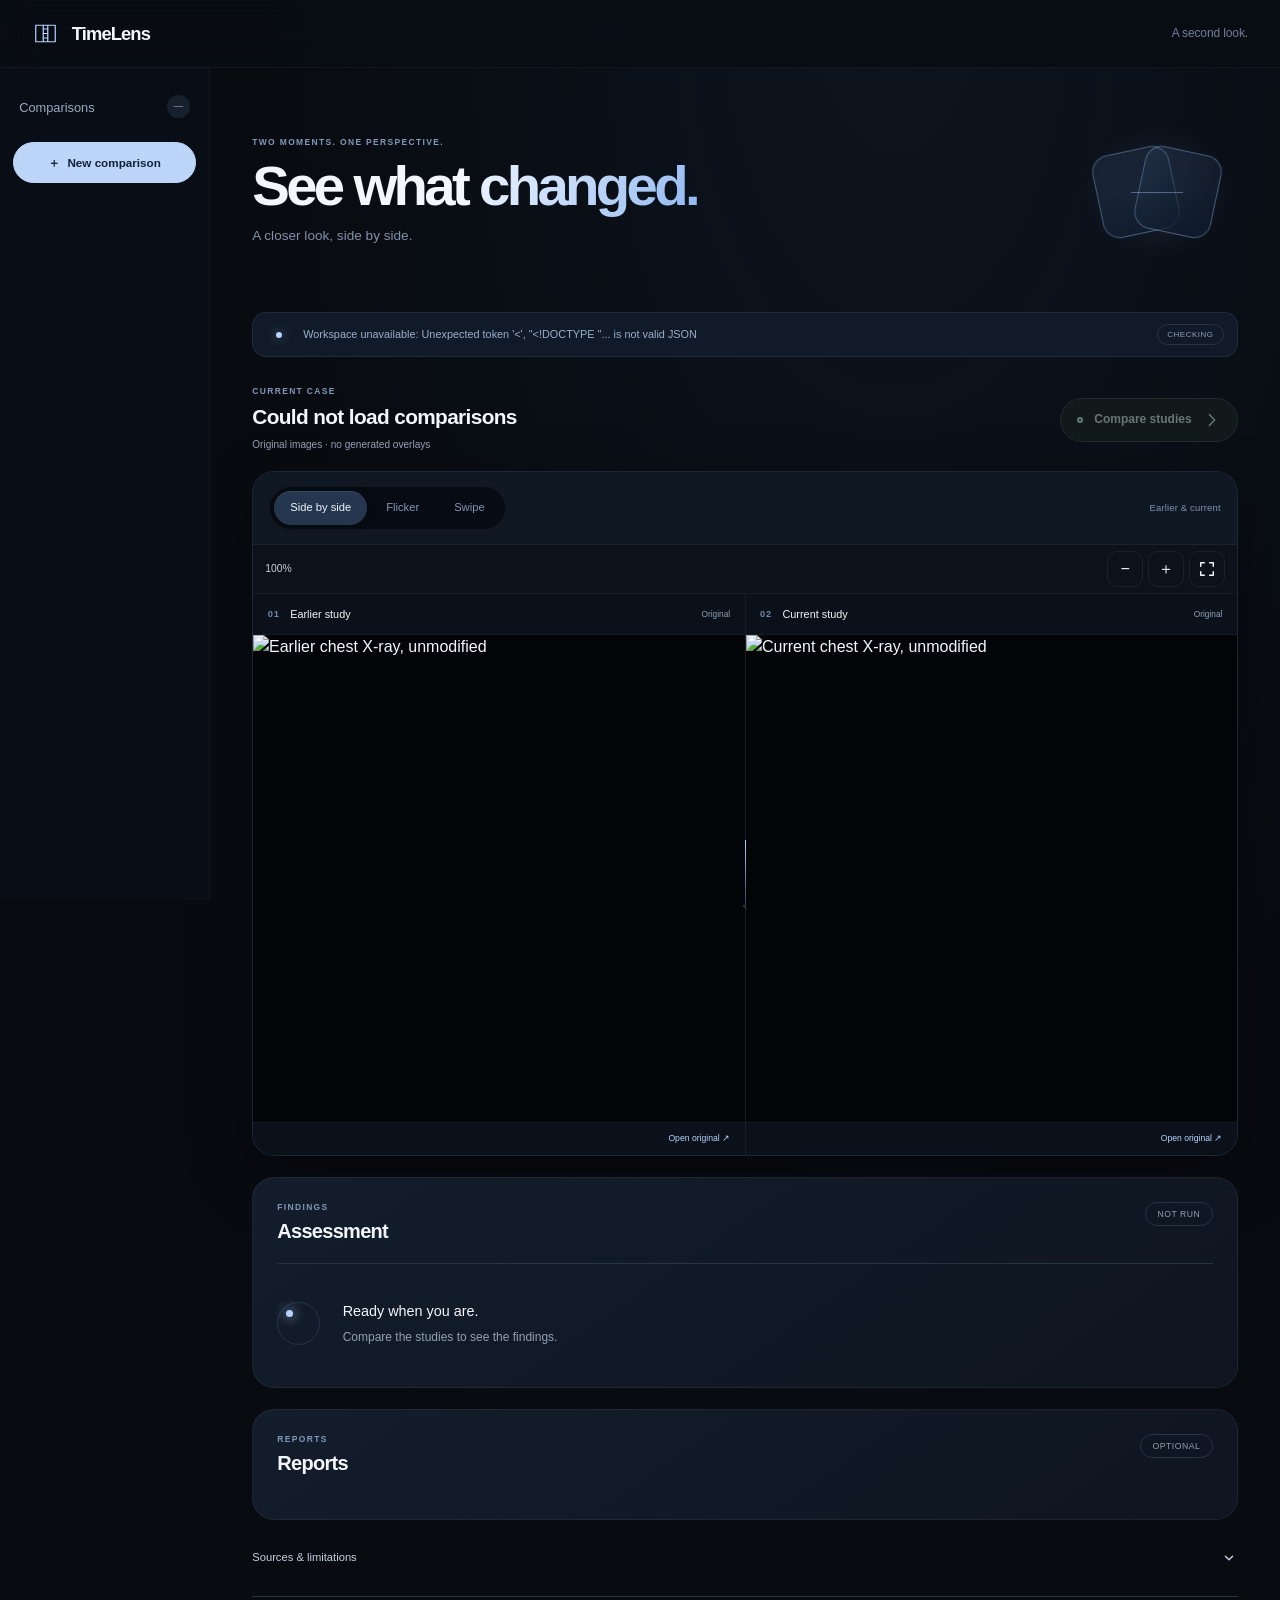
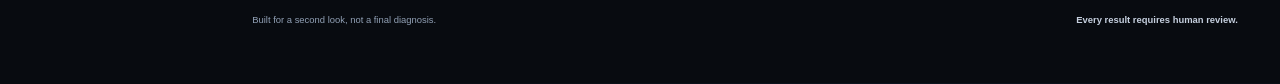
==== commit d6673304: "feat: refresh workspace UI and add manual comparison modes" ====
--- a/static/index.html
+++ b/static/index.html
@@ -1,44 +1,25 @@
 <!doctype html>
 <html lang="en">
 <head>
-  <meta charset="utf-8"><meta name="viewport" content="width=device-width,initial-scale=1"><meta name="theme-color" content="#091011">
-  <title>TimeLens — Evidence workspace</title><link rel="stylesheet" href="/static/style.css"><script src="/static/app.js" defer></script>
+  <meta charset="utf-8"><meta name="viewport" content="width=device-width,initial-scale=1"><meta name="theme-color" content="#080a0f">
+  <title>TimeLens — Evidence workspace</title><link rel="stylesheet" href="/static/style.css"><script src="/static/app.js" defer></script><script src="/static/motion.js" defer></script>
 </head>
 <body><a class="skip" href="#workspace">Skip to comparison</a>
-<header class="topbar"><a class="brand" href="#" aria-label="TimeLens evidence workspace"><svg viewBox="0 0 36 36" aria-hidden="true"><path d="M5 7h16v22H5zM15 7h16v22H15z"/><path d="M15 12h6M15 18h6M15 24h6"/></svg><span>TimeLens<small>Evidence workspace</small></span></a>
-<nav class="page-nav" aria-label="Pages"><a href="#" data-page="workspace">Worklist</a><a href="#/eval" data-page="eval">Evaluation</a><a href="#/about" data-page="about">About</a></nav>
-<div class="system-state"><span class="live-dot" id="live-dot" aria-hidden="true"></span><span id="system-text">Local research prototype</span><b>OpenSwarm</b></div></header>
+<header class="topbar"><a class="brand" href="/" aria-label="TimeLens evidence workspace"><svg viewBox="0 0 36 36" aria-hidden="true"><path d="M5 7h16v22H5zM15 7h16v22H15z"/><path d="M15 12h6M15 18h6M15 24h6"/></svg><span>TimeLens<small>Evidence workspace</small></span></a><span class="header-note">A second look.</span></header>
 <div class="shell">
-  <aside class="case-rail"><div class="rail-heading"><div><p class="kicker">WORKLIST</p><h2>Follow-up films</h2></div><span id="count" class="count">—</span></div><button class="primary new" id="new-case"><span aria-hidden="true">＋</span> New comparison</button>
-    <div class="rail-filter" role="group" aria-label="Case set"><button class="tool-button active" data-set="demo" aria-pressed="true">Demo</button><button class="tool-button" data-set="pilot" aria-pressed="false">Pilot</button><button class="tool-button" data-set="upload" aria-pressed="false">Uploads</button></div>
-    <nav id="cases" aria-label="Select comparison"></nav><p class="rail-sort">Disagreement first, then Cannot compare, Unstable read, Image only, Agrees.</p><div class="rail-note"><svg viewBox="0 0 24 24" aria-hidden="true"><path d="M4 12h4l2-5 4 10 2-5h4"/></svg><p>Images first.<br>Reports second.<br>Human judgment always.</p></div></aside>
-  <main id="workspace" tabindex="-1">
-   <div id="page-workspace">
-    <section class="workspace-intro"><div><p class="kicker">TEMPORAL CHEST X-RAY REVIEW · PLEURAL EFFUSION</p><h1>Reads the images <em>before the report.</em></h1><p class="subtitle">Each follow-up film is paired with the prior, read blind twice with the slots swapped, then checked against the written report. Disagreements rise to the top for clinician sign-off.</p></div><span class="research-pill">Research use only</span></section>
-    <section class="connection" aria-labelledby="gate-title"><div class="connection-icon" aria-hidden="true"><span></span></div><div><strong id="gate-title">Analysis system</strong><p id="integration">Checking local workspace…</p></div><span id="integration-badge" class="status-chip status-waiting">Checking</span></section>
-    <section class="case-bar"><div><p class="kicker">SELECTED COMPARISON</p><h2 id="case-name">Loading comparisons</h2><p id="case-context">Original images · no generated overlays</p></div><div class="case-actions"><button class="tool-button" id="analyze-headless" disabled title="Same tools, run without agents">Run headless</button><button class="analyze-button" id="analyze" disabled><span class="button-orb" aria-hidden="true"></span><span id="analyze-label">Run live in OpenSwarm</span><svg viewBox="0 0 20 20" aria-hidden="true"><path d="m7 4 6 6-6 6"/></svg></button></div></section>
-    <section class="viewer-shell" aria-label="Earlier and current images"><div class="viewer-toolbar"><div><span class="toolbar-label">IMAGE DESK</span><span id="zoom-value">100%</span></div><div class="viewer-actions" role="group" aria-label="Image viewing controls"><button class="tool-button mode-button active" data-mode="side" aria-pressed="true">Side by side</button><button class="tool-button mode-button" data-mode="flicker" aria-pressed="false">Flicker</button><button class="tool-button mode-button" data-mode="swipe" aria-pressed="false">Swipe</button><button class="icon-button" id="zoom-out" aria-label="Zoom out" title="Zoom out">−</button><button class="icon-button" id="zoom-in" aria-label="Zoom in" title="Zoom in">＋</button><button class="tool-button" id="reset-view">Reset view</button><button class="tool-button active" id="sync-view" aria-pressed="true">Sync views</button><button class="icon-button" id="fullscreen-view" aria-label="View images full screen" title="Full screen"><svg viewBox="0 0 20 20" aria-hidden="true"><path d="M7 3H3v4M13 3h4v4M7 17H3v-4M13 17h4v-4"/></svg></button></div></div>
-      <div class="viewer" id="viewer" data-mode="side"><figure data-scope="prior"><figcaption><span><b>01</b><span>Earlier study</span></span><span id="prior-meta">Original</span></figcaption><div class="film" id="prior-film"><div class="scan-line" aria-hidden="true"></div><img id="prior-image" alt="Earlier chest X-ray, unmodified" width="1024" height="1024" draggable="false"></div><div class="film-footer"><span id="prior-name"></span><a id="prior-open" target="_blank" rel="noopener">Open original <span aria-hidden="true">↗</span></a></div></figure><div class="time-axis" aria-hidden="true"><span>Earlier</span><i></i><span>Current</span></div><figure data-scope="current"><figcaption><span><b>02</b><span>Current study</span></span><span id="current-meta">Original</span></figcaption><div class="film" id="current-film"><div class="scan-line" aria-hidden="true"></div><img id="current-image" alt="Current chest X-ray, unmodified" width="1024" height="1024" draggable="false"></div><div class="film-footer"><span id="current-name"></span><a id="current-open" target="_blank" rel="noopener">Open original <span aria-hidden="true">↗</span></a></div></figure>
-        <figure class="stack" id="stack" hidden><figcaption><span id="stack-label"><b>01</b><span>Earlier study</span></span><span id="stack-meta"></span></figcaption><div class="film stack-film"><img id="stack-current" alt="Current chest X-ray" draggable="false"><div class="swipe-top" id="swipe-top"><img id="stack-prior" alt="Earlier chest X-ray" draggable="false"></div></div><div class="film-footer"><input type="range" id="swipe" min="0" max="100" value="50" aria-label="Swipe between earlier and current" hidden><span id="stack-hint">Flicker alternates the films every 0.7 s; change is easiest to see by flipping.</span></div></figure>
-      </div>
+  <aside class="case-rail"><div class="rail-heading"><div><p class="kicker">CASE LIBRARY</p><h2>Comparisons</h2></div><span id="count" class="count">—</span></div><button class="primary new" id="new-case"><span aria-hidden="true">＋</span> New comparison</button><nav id="cases" aria-label="Select comparison"></nav></aside>
+  <main id="workspace">
+    <section class="workspace-intro workspace-reveal"><div class="intro-visual" aria-hidden="true"><i></i><i></i><span></span></div><div><p class="kicker">TWO MOMENTS. ONE PERSPECTIVE.</p><h1>See what <span>changed.</span></h1><p class="subtitle">A closer look, side by side.</p></div></section>
+    <section class="connection workspace-reveal" aria-labelledby="gate-title"><div class="connection-icon" aria-hidden="true"><span></span></div><div><strong id="gate-title">Connection</strong><p id="integration">Connecting…</p></div><span id="integration-badge" class="status-chip status-waiting">Checking</span></section>
+    <section class="case-bar workspace-reveal"><div><p class="kicker">CURRENT CASE</p><h2 id="case-name">Loading comparisons</h2><p id="case-context">Original images · no generated overlays</p></div><button class="analyze-button" id="analyze" disabled><span class="button-orb" aria-hidden="true"></span><span id="analyze-label">Compare studies</span><svg viewBox="0 0 20 20" aria-hidden="true"><path d="m7 4 6 6-6 6"/></svg></button></section>
+    <section class="viewer-shell workspace-reveal" data-mode="side" aria-label="Earlier and current images"><div class="view-mode-bar"><div class="view-modes" role="group" aria-label="Comparison view"><button type="button" data-view-mode="side" aria-pressed="true">Side by side</button><button type="button" data-view-mode="flicker" aria-pressed="false">Flicker</button><button type="button" data-view-mode="swipe" aria-pressed="false">Swipe</button></div><button type="button" id="flicker-toggle" hidden>Show current</button><span class="view-mode-hint" id="view-mode-hint">Earlier &amp; current</span></div><div class="viewer-toolbar"><div><span class="toolbar-label">IMAGES</span><span id="zoom-value">100%</span></div><div class="viewer-actions" role="group" aria-label="Image viewing controls"><button class="icon-button" id="zoom-out" aria-label="Zoom out" title="Zoom out">−</button><button class="icon-button" id="zoom-in" aria-label="Zoom in" title="Zoom in">＋</button><button class="icon-button" id="fullscreen-view" aria-label="View images full screen" title="Full screen"><svg viewBox="0 0 20 20" aria-hidden="true"><path d="M7 3H3v4M13 3h4v4M7 17H3v-4M13 17h4v-4"/></svg></button></div></div>
+      <div class="viewer" id="viewer"><figure data-scope="prior"><figcaption><span><b>01</b><span>Earlier study</span></span><span id="prior-meta">Original</span></figcaption><div class="film" id="prior-film"><div class="scan-line" aria-hidden="true"></div><img id="prior-image" alt="Earlier chest X-ray, unmodified" width="1024" height="1024"></div><div class="film-footer"><span id="prior-name"></span><a id="prior-open" target="_blank" rel="noopener">Open original <span aria-hidden="true">↗</span></a></div></figure><div class="time-axis" aria-hidden="true"><span>Earlier</span><i></i><span>Current</span></div><figure data-scope="current"><figcaption><span><b>02</b><span>Current study</span></span><span id="current-meta">Original</span></figcaption><div class="film" id="current-film"><div class="scan-line" aria-hidden="true"></div><img id="current-image" alt="Current chest X-ray, unmodified" width="1024" height="1024"></div><div class="film-footer"><span id="current-name"></span><a id="current-open" target="_blank" rel="noopener">Open original <span aria-hidden="true">↗</span></a></div></figure><div class="swipe-divider" aria-hidden="true"><button type="button" class="swipe-grip" tabindex="-1" aria-label="Drag comparison divider">↔</button></div><div class="overlay-labels" aria-hidden="true"><span>Earlier</span><span>Current</span></div></div><div class="swipe-control" hidden><label for="swipe-position">Earlier <span>Current</span></label><input id="swipe-position" type="range" min="0" max="100" value="50" aria-label="Swipe position"></div>
     </section>
-    <section class="assessment-panel" id="assessment-panel" aria-labelledby="assessment-heading"><div class="panel-heading"><div><p class="kicker">INDEPENDENT REVIEW</p><h2 id="assessment-heading">Assessment</h2></div><span id="assessment-status" class="status-chip">Not run</span></div><div id="assessment-content" aria-live="polite"></div></section>
-    <section class="report-panel" aria-labelledby="reports-heading"><div class="panel-heading"><div><p class="kicker">SOURCE MATERIAL</p><h2 id="reports-heading">Written reports</h2></div><span id="report-count" class="status-chip">Optional</span></div><div id="report-content" class="report-grid"></div></section>
-    <section class="signoff-panel" aria-labelledby="signoff-heading"><div><p class="kicker">CLINICIAN SIGN-OFF</p><h2 id="signoff-heading">Nothing is final without a person.</h2><p id="signoff-state">No result to sign off yet.</p></div><div class="signoff-actions"><button class="primary" id="approve" disabled>Approve</button><button id="override" disabled>Override…</button><button id="escalate" disabled>Escalate</button></div></section>
-    <details class="provenance"><summary><span>Source, provenance and limitations</span><svg viewBox="0 0 20 20" aria-hidden="true"><path d="m6 8 4 4 4-4"/></svg></summary><div class="provenance-body"><p id="assertions"></p><div id="reference"></div><p>NIH ChestX-ray14 labels are mined from reports and can be wrong. Demo reports are written by the team and tagged Synthetic. The pilot set shows behaviour, not diagnostic accuracy. No calibrated confidence or diagnosis is provided.</p><div id="hashes"></div></div></details>
-   </div>
-   <div id="page-eval" hidden></div>
-   <div id="page-about" class="prose-page" hidden>
-    <section class="workspace-intro"><div><p class="kicker">ABOUT · HONESTY PAGE</p><h1>An audit, <em>not a diagnosis.</em></h1><p class="subtitle">What TimeLens does, how the agents are separated, and what it cannot claim.</p></div></section>
-    <section class="assessment-panel prose"><h2>The problem</h2><p>Two named radiology error types motivate TimeLens (Kim–Mansfield classification): <b>type 7, prior examination error</b> — the current film is read without comparing to the prior — and <b>type 12, satisfaction of report</b> — undue trust in an earlier report repeats a wrong call. Every TimeLens case is a prior + current pair, and the image reader cannot access any report.</p>
-    <h2>How a case is investigated</h2><ol><li><b>Comparability gate</b> (server code, before any model call): AP vs PA projection mismatch or byte-identical files stop the run with <i>Cannot compare</i>.</li><li><b>Blind Reader</b> agent in OpenSwarm calls <code>read_pair</code>: two independent Gemini reads with the films' slots swapped and chronology withheld. If the answers differ, the case is an <i>Unstable read</i>.</li><li><b>Report Reader</b> agent runs in parallel and calls <code>read_reports</code>: report text only; every supporting quotation is verified verbatim in code.</li><li><b>Investigator</b> agent, only when the stable blind read contradicts the report, calls <code>reassess</code>: one targeted, still report-blind second look, enforced once per run by the server.</li><li>Plain Python assigns the status. A clinician approves, overrides (with a reason) or escalates; every action is logged.</li></ol>
-    <h2>Enforced boundaries</h2><p>Each agent gets a fresh, per-run MCP connector exposing exactly one no-argument tool; cross-role calls are rejected by the MCP server. Image bytes and report text never enter OpenSwarm prompts — the tool sends them straight to Gemini and returns only structured findings. Connectors and modes are deleted when the agent finishes. The same tools also run headless (no agents) for the evaluation batch and as a fallback.</p>
-    <h2>Data</h2><p>NIH ChestX-ray14 (public, de-identified). Labels, views and follow-up order come from <code>Data_Entry_2017_v2020.csv</code>. Case E's current film is a cropped and brightened copy of the prior, a control for over-calling.</p>
-    <h2>Limitations</h2><ul><li>Pleural effusion only; no severity, segmentation or other findings.</li><li>The pilot set is 19 pairs: it demonstrates behaviour, not accuracy (roughly ±20 points of uncertainty).</li><li>Gemini readings vary between runs; surfacing that variance is the point of the order-swap check.</li><li>No PACS, login or authenticated reviewer identity. Single-laptop local prototype.</li><li>OpenSwarm still exposes built-in tools at session level; the data boundary is enforced by keeping raw inputs inside the MCP tools.</li></ul></section>
-   </div>
-    <footer><span>Research prototype. Not for clinical use.</span><b>Flags are for human review.</b></footer>
+    <section class="assessment-panel workspace-reveal" id="assessment-panel" aria-labelledby="assessment-heading"><div class="panel-heading"><div><p class="kicker">FINDINGS</p><h2 id="assessment-heading">Assessment</h2></div><span id="assessment-status" class="status-chip">Not run</span></div><div id="assessment-content" aria-live="polite"><div class="empty-state"><span class="empty-orbit" aria-hidden="true"></span><div><h3>Ready when you are.</h3><p>Compare the studies to see the findings.</p></div></div></div></section>
+    <section class="report-panel workspace-reveal" aria-labelledby="reports-heading"><div class="panel-heading"><div><p class="kicker">REPORTS</p><h2 id="reports-heading">Reports</h2></div><span id="report-count" class="status-chip">Optional</span></div><div id="report-content" class="report-grid"></div></section>
+    <details class="provenance"><summary><span>Sources & limitations</span><svg viewBox="0 0 20 20" aria-hidden="true"><path d="m6 8 4 4 4-4"/></svg></summary><div class="provenance-body"><p id="assertions"></p><p>These NIH demonstration pairs are development examples, not a diagnostic-accuracy test set. Original reports and elapsed time are unavailable. No calibrated confidence or diagnosis is provided.</p><div id="hashes"></div></div></details>
+    <footer><span>Built for a second look, not a final diagnosis.</span><b>Every result requires human review.</b></footer>
   </main>
 </div>
-<dialog id="upload-dialog"><form id="upload-form"><div class="dialog-heading"><div><p class="kicker">NEW COMPARISON</p><h2>Bring two studies together.</h2><p>Images are compared independently. Reports are optional and checked afterward.</p></div><button type="button" class="icon-button" id="close-dialog" aria-label="Close new comparison">×</button></div><div class="upload-grid"><label class="file-label"><span><b>01</b> Earlier image</span><input type="file" name="prior" accept="image/png,image/jpeg" required><small>PNG or JPEG · up to 10 MB</small><select name="prior_view" aria-label="Earlier image view position"><option value="unknown">View position: unknown</option><option value="PA">PA</option><option value="AP">AP</option></select></label><label class="file-label"><span><b>02</b> Current image</span><input type="file" name="current" accept="image/png,image/jpeg" required><small>PNG or JPEG · up to 10 MB</small><select name="current_view" aria-label="Current image view position"><option value="unknown">View position: unknown</option><option value="PA">PA</option><option value="AP">AP</option></select></label></div><details class="report-upload"><summary>Add written reports <span>Optional</span></summary><div class="upload-grid"><label>Earlier report<textarea name="prior_report" rows="4" maxlength="50000" placeholder="Paste the earlier study report"></textarea><input aria-label="Upload earlier report" type="file" name="prior_report_file" accept=".txt,.pdf"><small>TXT or selectable-text PDF · up to 2 MB</small></label><label>Current report<textarea name="current_report" rows="4" maxlength="50000" placeholder="Paste the current study report"></textarea><input aria-label="Upload current report" type="file" name="current_report_file" accept=".txt,.pdf"><small>Scanned PDFs are not supported.</small></label></div></details><div class="confirmations"><label class="check"><input type="checkbox" name="same_patient" value="true" required><span>I confirm both images belong to the same patient.</span></label><label class="check"><input type="checkbox" name="chronological" value="true" required><span>I confirm the earlier study was taken first.</span></label></div><p id="form-error" class="error" role="alert" tabindex="-1"></p><div class="dialog-actions"><button type="button" id="cancel-upload">Cancel</button><button class="primary" type="submit" id="save-upload">Save comparison</button></div></form></dialog>
-<dialog id="override-dialog"><form id="override-form"><div class="dialog-heading"><div><p class="kicker">OVERRIDE</p><h2>Record why you disagree.</h2><p>The override and its reason are written to the sign-off log.</p></div><button type="button" class="icon-button" id="close-override" aria-label="Close override">×</button></div><label>Reason (required)<textarea name="reason" rows="4" minlength="5" maxlength="2000" required placeholder="e.g. Left costophrenic angle is blunted on the current film; the effusion is new."></textarea></label><p id="override-error" class="error" role="alert"></p><div class="dialog-actions"><button type="button" id="cancel-override">Cancel</button><button class="primary" type="submit">Save override</button></div></form></dialog>
+<dialog id="upload-dialog"><form id="upload-form"><div class="dialog-heading"><div><p class="kicker">NEW COMPARISON</p><h2>New comparison</h2><p>Add two images. Reports are optional.</p></div><button type="button" class="icon-button" id="close-dialog" aria-label="Close new comparison">×</button></div><div class="upload-grid"><label class="file-label"><span><b>01</b> Earlier image</span><input type="file" name="prior" accept="image/png,image/jpeg" required><small>PNG or JPEG · up to 10 MB</small></label><label class="file-label"><span><b>02</b> Current image</span><input type="file" name="current" accept="image/png,image/jpeg" required><small>PNG or JPEG · up to 10 MB</small></label></div><details class="report-upload"><summary>Add written reports <span>Optional</span></summary><div class="upload-grid"><label>Earlier report<textarea name="prior_report" rows="4" maxlength="50000" placeholder="Paste the earlier study report"></textarea><input aria-label="Upload earlier report" type="file" name="prior_report_file" accept=".txt,.pdf"><small>TXT or selectable-text PDF · up to 2 MB</small></label><label>Current report<textarea name="current_report" rows="4" maxlength="50000" placeholder="Paste the current study report"></textarea><input aria-label="Upload current report" type="file" name="current_report_file" accept=".txt,.pdf"><small>Scanned PDFs are not supported.</small></label></div></details><div class="confirmations"><label class="check"><input type="checkbox" name="same_patient" value="true" required><span>I confirm both images belong to the same patient.</span></label><label class="check"><input type="checkbox" name="chronological" value="true" required><span>I confirm the earlier study was taken first.</span></label></div><p id="form-error" class="error" role="alert" tabindex="-1"></p><div class="dialog-actions"><button type="button" id="cancel-upload">Cancel</button><button class="primary" type="submit" id="save-upload">Save comparison</button></div></form></dialog>
 <div id="announcement" class="sr-only" role="status" aria-live="polite"></div></body></html>
--- a/static/style.css
+++ b/static/style.css
@@ -1,63 +1,21 @@
 :root{color-scheme:dark;--void:#070b0c;--bg:#0b1112;--panel:#11191b;--panel-2:#172123;--panel-3:#1d292b;--line:#29383a;--line-hi:#3d5152;--ink:#f1f6f3;--soft:#c4d0cc;--muted:#869795;--teal:#9de4ce;--teal-2:#55bca2;--teal-dark:#0f322b;--amber:#ffc36e;--amber-dark:#3a2b18;--red:#ff9f96;--green:#9ee6bd;--radius:18px;--shadow:0 24px 80px #0007;font:16px/1.55 'Avenir Next',Avenir,'Segoe UI',sans-serif}
 *{box-sizing:border-box}html{scroll-behavior:smooth}body{margin:0;background:radial-gradient(circle at 78% -10%,#16302d 0,transparent 30rem),var(--bg);color:var(--ink);min-width:320px}body::before{content:"";position:fixed;inset:0;pointer-events:none;opacity:.035;background-image:url("data:image/svg+xml,%3Csvg viewBox='0 0 180 180' xmlns='http://www.w3.org/2000/svg'%3E%3Cfilter id='n'%3E%3CfeTurbulence type='fractalNoise' baseFrequency='.9' numOctaves='3' stitchTiles='stitch'/%3E%3C/filter%3E%3Crect width='100%25' height='100%25' filter='url(%23n)' opacity='.55'/%3E%3C/svg%3E")}button,input,textarea{font:inherit}button,a,input,textarea,summary{touch-action:manipulation}button,a,summary{cursor:pointer}button{min-height:44px;border:1px solid var(--line);border-radius:11px;background:var(--panel-2);color:var(--ink);padding:.65rem 1rem;transition:background .18s,border-color .18s,transform .1s,color .18s}button:hover{background:var(--panel-3);border-color:var(--line-hi)}button:active{transform:scale(.975)}button:disabled{cursor:not-allowed;color:#677675;background:#12191a;border-color:#202b2c;transform:none}button:focus-visible,a:focus-visible,input:focus-visible,textarea:focus-visible,summary:focus-visible{outline:3px solid var(--teal);outline-offset:3px}a{color:var(--teal);text-decoration:none}a:hover{text-decoration:underline}svg{fill:none;stroke:currentColor;stroke-width:1.6;stroke-linecap:round;stroke-linejoin:round}.topbar{height:78px;display:flex;align-items:center;justify-content:space-between;padding:0 clamp(1rem,3vw,2.5rem);border-bottom:1px solid var(--line);background:#0b1112e8;backdrop-filter:blur(18px);position:sticky;top:0;z-index:20}.brand{display:flex;align-items:center;gap:.8rem;color:var(--ink);font-size:1.18rem;font-weight:650;letter-spacing:-.035em}.brand:hover{text-decoration:none}.brand svg{width:32px;color:var(--teal)}.brand span{display:grid;line-height:1.05}.brand small{margin-top:.35rem;font-size:.55rem;letter-spacing:.17em;text-transform:uppercase;color:var(--muted);font-weight:600}.system-state{display:flex;align-items:center;gap:.65rem;font-size:.7rem;color:var(--muted)}.system-state b{color:var(--soft);font-weight:550;border-left:1px solid var(--line);padding-left:.65rem}.live-dot{width:7px;height:7px;border-radius:50%;background:var(--teal);box-shadow:0 0 0 5px #9de4ce12}.shell{display:grid;grid-template-columns:255px minmax(0,1fr);min-height:calc(100dvh - 78px)}.case-rail{padding:2rem 1rem 1.25rem;border-right:1px solid var(--line);background:#0c1314;display:flex;flex-direction:column;gap:1rem;min-width:0}.rail-heading{display:flex;align-items:flex-end;justify-content:space-between;padding:.25rem .55rem}.rail-heading h2{font-size:1.05rem;margin:.1rem 0 0}.kicker{margin:0;color:var(--teal-2);font-size:.59rem;line-height:1.3;letter-spacing:.18em;font-weight:700}.count{display:grid;place-items:center;width:28px;height:28px;border-radius:50%;background:var(--panel-2);color:var(--muted);font-size:.72rem}.primary{background:var(--teal);border-color:var(--teal);color:#092119;font-weight:700}.primary:hover{background:#c0f3e2;border-color:#c0f3e2}.new{width:100%;display:flex;gap:.45rem;align-items:center;justify-content:center}nav{display:grid;gap:.45rem}.case-button{width:100%;text-align:left;background:transparent;border-color:transparent;padding:.85rem .8rem;position:relative}.case-button strong,.case-button small{display:block}.case-button strong{font-size:.78rem;font-weight:600}.case-button small{color:var(--muted);font-size:.65rem;margin-top:.28rem;overflow:hidden;text-overflow:ellipsis}.case-button::before{content:"";position:absolute;left:0;top:16%;bottom:16%;width:2px;border-radius:2px;background:transparent}.case-button[aria-current=true]{background:linear-gradient(90deg,#162826,#152022);border-color:#2d4844}.case-button[aria-current=true]::before{background:var(--teal)}.case-state{display:inline-flex;margin-top:.5rem;font-size:.56rem;text-transform:uppercase;letter-spacing:.1em;color:var(--muted)}.rail-note{margin-top:auto;padding:1rem .7rem;color:var(--muted)}.rail-note svg{width:24px;color:var(--teal-2)}.rail-note p{font-family:'Iowan Old Style','Palatino Linotype',serif;font-size:1.08rem;line-height:1.45;color:var(--soft)}main{width:100%;max-width:1540px;min-width:0;margin:0 auto;padding:clamp(2rem,4vw,4rem) clamp(1rem,3.5vw,3.5rem) 1.5rem}.workspace-intro{display:flex;justify-content:space-between;align-items:flex-start;gap:2rem;margin-bottom:2.4rem}.workspace-intro h1{font-family:'Iowan Old Style','Palatino Linotype',Georgia,serif;font-size:clamp(2.5rem,5vw,5rem);font-weight:400;letter-spacing:-.055em;line-height:.96;max-width:14ch;margin:.5rem 0 .85rem}.workspace-intro h1 em{color:var(--teal);font-weight:400}.subtitle{color:var(--muted);max-width:58ch;margin:0;font-size:.92rem}.research-pill,.status-chip{display:inline-flex;align-items:center;border:1px solid var(--line);border-radius:999px;padding:.36rem .72rem;color:var(--muted);font-size:.62rem;line-height:1.2;letter-spacing:.06em;text-transform:uppercase;white-space:nowrap}.connection{display:grid;grid-template-columns:auto 1fr auto;align-items:center;gap:1rem;padding:.85rem 1rem;background:#111919;border:1px solid var(--line);border-radius:14px;margin-bottom:2rem}.connection-icon{width:34px;height:34px;display:grid;place-items:center;border:1px solid #34504a;border-radius:10px;background:#10201d}.connection-icon span{width:8px;height:8px;border-radius:50%;background:var(--teal);box-shadow:0 0 12px var(--teal)}.connection strong{font-size:.73rem}.connection p{margin:.15rem 0 0;color:var(--muted);font-size:.69rem}.status-ready,.status-complete{color:var(--green);border-color:#345c4a;background:#10261d}.status-review{color:var(--amber);border-color:#675134;background:#2c2114}.status-running{color:var(--teal);border-color:#345c54;background:#10251f}.status-error{color:var(--red);border-color:#673d3b;background:#2b1717}.case-bar{display:flex;align-items:flex-end;justify-content:space-between;gap:1.5rem;margin-bottom:1rem}.case-bar h2{margin:.22rem 0;font-size:1.35rem;letter-spacing:-.03em}.case-bar p:last-child{margin:0;color:var(--muted);font-size:.7rem}.analyze-button{display:flex;align-items:center;gap:.7rem;padding:.76rem 1.05rem;background:var(--teal);border-color:var(--teal);color:#092119;font-weight:700}.analyze-button:hover{background:#c2f4e4}.analyze-button svg{width:18px}.button-orb{width:8px;height:8px;border:2px solid currentColor;border-radius:50%}.viewer-shell{border:1px solid var(--line);border-radius:var(--radius);overflow:hidden;background:#090e0f;box-shadow:var(--shadow)}.viewer-toolbar{min-height:58px;padding:.55rem .8rem .55rem 1.1rem;display:flex;align-items:center;justify-content:space-between;gap:1rem;border-bottom:1px solid var(--line);background:#121a1c}.viewer-toolbar>div:first-child{display:flex;gap:.75rem;align-items:center}.toolbar-label{font-size:.58rem;letter-spacing:.17em;color:var(--muted);font-weight:700}.viewer-toolbar #zoom-value{font-size:.7rem;color:var(--soft)}.viewer-actions{display:flex;gap:.4rem}.icon-button{width:44px;padding:0;display:grid;place-items:center}.icon-button svg{width:18px}.tool-button{padding:.45rem .75rem;font-size:.65rem}.tool-button.active{border-color:#447a6d;background:#15332c;color:var(--teal)}.viewer{display:grid;grid-template-columns:minmax(0,1fr) 38px minmax(0,1fr);align-items:stretch}.viewer figure{margin:0;min-width:0;background:#050809}.viewer figcaption{display:flex;align-items:center;justify-content:space-between;padding:.72rem 1rem;background:#0e1516;border-bottom:1px solid #1d292a;font-size:.73rem}.viewer figcaption>span:first-child{display:flex;align-items:center;gap:.65rem}.viewer figcaption b{color:var(--teal);font-size:.58rem;letter-spacing:.1em}.viewer figcaption>span:last-child{font-size:.58rem;color:var(--muted)}.film{height:clamp(330px,39vw,610px);overflow:hidden;display:grid;place-items:center;position:relative;cursor:grab;background:radial-gradient(circle at center,#11191a,#030506 72%)}.film:active{cursor:grabbing}.film img{width:100%;height:100%;object-fit:contain;transform-origin:center;will-change:transform;user-select:none;-webkit-user-drag:none}.film::after{content:"";position:absolute;inset:0;pointer-events:none;box-shadow:inset 0 0 70px #0009}.scan-line{display:none;position:absolute;z-index:2;left:3%;right:3%;height:1px;background:var(--teal);box-shadow:0 0 14px 4px #9de4ce45}.viewer-shell.analyzing .scan-line{display:block;animation:scan 3.2s ease-in-out infinite}.film-footer{display:flex;justify-content:space-between;gap:1rem;padding:.62rem 1rem;border-top:1px solid #1d292a;color:var(--muted);font-size:.59rem;overflow-wrap:anywhere}.time-axis{display:flex;flex-direction:column;align-items:center;justify-content:center;gap:.65rem;border-inline:1px solid var(--line);background:#0d1415;color:var(--muted);font-size:.48rem;text-transform:uppercase;letter-spacing:.14em}.time-axis span{writing-mode:vertical-rl}.time-axis i{display:block;width:1px;height:70px;background:linear-gradient(var(--teal),var(--line));position:relative}.time-axis i::after{content:"";position:absolute;bottom:-1px;left:-3px;border:3.5px solid transparent;border-top-color:var(--line)}.assessment-panel,.report-panel{margin-top:1.25rem;padding:clamp(1.2rem,2.5vw,2rem);border:1px solid var(--line);border-radius:var(--radius);background:linear-gradient(145deg,#131d1f,#101718)}.panel-heading{display:flex;align-items:flex-start;justify-content:space-between;gap:1rem;margin-bottom:1.4rem}.panel-heading h2{font-size:1.45rem;margin:.18rem 0 0;letter-spacing:-.035em}.empty-state{min-height:140px;display:flex;align-items:center;gap:1.4rem;border-top:1px solid var(--line);padding-top:1.2rem}.empty-state h3{margin:0 0 .35rem;font-size:1.08rem}.empty-state p{margin:0;color:var(--muted);font-size:.82rem}.empty-orbit{width:58px;height:58px;border:1px solid #39514d;border-radius:50%;position:relative;flex:0 0 auto}.empty-orbit::before{content:"";position:absolute;width:7px;height:7px;border-radius:50%;background:var(--teal);top:7px;left:8px;box-shadow:0 0 12px var(--teal)}.result-hero{display:grid;grid-template-columns:auto minmax(0,1fr);gap:1.2rem;padding:1.2rem 0 1.6rem;border-top:1px solid var(--line)}.result-icon{width:54px;height:54px;border-radius:16px;display:grid;place-items:center;background:var(--amber-dark);color:var(--amber);font-size:1.5rem}.result-icon.ok{background:#10261d;color:var(--green)}.result-hero h3{font-family:'Iowan Old Style','Palatino Linotype',serif;font-size:clamp(1.5rem,3vw,2.35rem);line-height:1.12;font-weight:400;letter-spacing:-.035em;margin:0;max-width:25ch}.result-hero p{color:var(--soft);max-width:70ch;margin:.65rem 0 0;font-size:.88rem}.change-track{display:grid;grid-template-columns:1fr minmax(80px,.35fr) 1fr;align-items:center;margin:0 0 1.4rem}.study-state{padding:1rem;border:1px solid var(--line);border-radius:14px;background:#0d1516}.study-state span{display:block;color:var(--muted);font-size:.59rem;letter-spacing:.12em;text-transform:uppercase}.study-state strong{display:block;margin:.35rem 0 0;font-size:.9rem}.track-line{height:1px;background:var(--line-hi);position:relative}.track-line::before,.track-line::after{content:"";position:absolute;top:-4px;width:9px;height:9px;border-radius:50%;background:var(--teal)}.track-line::before{left:0}.track-line::after{right:0}.source-grid{display:grid;grid-template-columns:1fr 1fr;gap:.8rem}.source-card{border:1px solid var(--line);border-radius:14px;background:#0d1516;overflow:hidden}.source-card[data-tone="warning"]{border-color:#675134}.source-card[data-tone="ok"]{border-color:#335847}.source-card-header{display:flex;align-items:center;justify-content:space-between;padding:.8rem 1rem;border-bottom:1px solid var(--line)}.source-card-header strong{font-size:.78rem}.source-card-header span{font-size:.58rem;text-transform:uppercase;letter-spacing:.1em}.tone-warning{color:var(--amber)}.tone-ok{color:var(--green)}.source-rows{padding:.8rem 1rem}.source-row{display:grid;grid-template-columns:105px 1fr;gap:1rem;padding:.38rem 0;font-size:.73rem}.source-row span{color:var(--muted)}.source-row b{font-weight:550}.source-card details{border-top:1px solid var(--line)}.source-card summary{padding:.75rem 1rem;font-size:.7rem}.evidence-copy{padding:0 1rem 1rem;color:var(--muted);font-size:.75rem}.evidence-copy p{margin:.4rem 0}.trace-details{margin-top:1rem;border:1px solid var(--line);border-radius:12px;background:#0d1516}.trace-details summary{padding:.8rem 1rem;font-size:.72rem}.trace-grid{display:grid;grid-template-columns:repeat(2,1fr);gap:.6rem;padding:0 1rem 1rem}.trace-item{padding:.75rem;border-radius:10px;background:#131d1f;font-size:.68rem;color:var(--muted)}.trace-item b{display:block;color:var(--soft);font-size:.72rem;margin-bottom:.25rem}.analysis-live{border-top:1px solid var(--line);padding-top:1.2rem}.analysis-head{display:flex;justify-content:space-between;gap:1rem;align-items:flex-start}.analysis-head h3{font-family:'Iowan Old Style','Palatino Linotype',serif;font-size:1.8rem;font-weight:400;margin:0}.analysis-head p{margin:.3rem 0 0;color:var(--muted);font-size:.78rem}.elapsed{font-variant-numeric:tabular-nums;color:var(--teal);font-size:.8rem}.progress-line{height:2px;background:#223032;margin:1.2rem 0;overflow:hidden}.progress-line span{display:block;height:100%;background:var(--teal);box-shadow:0 0 12px var(--teal);transition:width .4s ease}.stage-list{display:grid;gap:.45rem}.stage{display:grid;grid-template-columns:26px 1fr auto;align-items:center;gap:.7rem;padding:.65rem .75rem;border-radius:10px;color:var(--muted);font-size:.74rem}.stage .marker{width:20px;height:20px;display:grid;place-items:center;border:1px solid var(--line-hi);border-radius:50%;font-size:.6rem}.stage.complete{color:var(--soft)}.stage.complete .marker{background:var(--teal-dark);border-color:#427567;color:var(--teal)}.stage.active{background:#152522;color:var(--ink)}.stage.active .marker{border-color:var(--teal);box-shadow:0 0 0 4px #9de4ce12}.stage-state{font-size:.58rem;text-transform:uppercase;letter-spacing:.09em}.agent-live-grid{display:grid;grid-template-columns:1fr 1fr;gap:.7rem;margin-top:1rem}.agent-live{padding:1rem;border:1px solid var(--line);border-radius:12px;background:#0d1516}.agent-live h4{margin:0;font-size:.8rem}.agent-live p{margin:.25rem 0 0;color:var(--muted);font-size:.68rem}.agent-pulse{display:inline-block;width:6px;height:6px;border-radius:50%;margin-right:.45rem;background:var(--muted)}.agent-live.running .agent-pulse{background:var(--teal);animation:pulse 1.2s infinite}.agent-live.complete .agent-pulse{background:var(--green)}.report-grid{display:grid;grid-template-columns:repeat(2,minmax(0,1fr));gap:.8rem}.report-card{padding:1rem;border:1px solid var(--line);border-radius:14px;background:#0d1516}.report-card h3{margin:0 0 .65rem;font-size:.78rem}.report-card blockquote{margin:0;padding:.8rem;border-left:2px solid var(--teal-2);background:#101a1b;color:var(--soft);white-space:pre-wrap;overflow-wrap:anywhere;font-size:.75rem;max-height:220px;overflow:auto}.report-card p{margin:.65rem 0 0;color:var(--muted);font-size:.64rem}.report-empty{color:var(--muted);font-size:.78rem}.provenance{margin:1rem 0;color:var(--muted);font-size:.74rem}.provenance>summary{min-height:44px;display:flex;align-items:center;justify-content:space-between;padding:.8rem 0;color:var(--soft)}.provenance>summary svg{width:18px;transition:transform .18s}.provenance[open]>summary svg{transform:rotate(180deg)}.provenance-body{padding:0 0 1rem;max-width:90ch}.hash{font-family:ui-monospace,SFMono-Regular,Menlo,monospace;font-size:.58rem;overflow-wrap:anywhere}footer{display:flex;justify-content:space-between;gap:1rem;border-top:1px solid var(--line);padding:1rem 0;color:var(--muted);font-size:.64rem}footer b{color:var(--soft)}dialog{width:min(840px,calc(100% - 2rem));max-height:90dvh;padding:0;border:1px solid var(--line-hi);border-radius:22px;color:var(--ink);background:#11191b;box-shadow:0 35px 120px #000b}dialog::backdrop{background:#020606d9;backdrop-filter:blur(8px)}dialog form{padding:clamp(1.2rem,3vw,2.2rem)}.dialog-heading{display:flex;justify-content:space-between;align-items:flex-start;gap:1rem}.dialog-heading h2{font-family:'Iowan Old Style','Palatino Linotype',serif;font-size:2rem;font-weight:400;margin:.3rem 0}.dialog-heading p:last-child{color:var(--muted);font-size:.78rem;margin:0}.upload-grid{display:grid;grid-template-columns:1fr 1fr;gap:.8rem;margin:1.3rem 0}label{display:grid;gap:.55rem;font-size:.75rem}.file-label{padding:1rem;border:1px dashed #47615d;border-radius:14px;background:#0c1314}.file-label>span{font-weight:600}.file-label b{color:var(--teal);margin-right:.35rem}input,textarea{max-width:100%;min-width:0;color:var(--ink);background:#0a1112;border:1px solid var(--line);padding:.7rem;border-radius:9px}input[type=file]{font-size:.68rem;padding:.45rem;width:100%}input::file-selector-button{border:0;border-radius:7px;background:var(--panel-3);color:var(--ink);padding:.6rem;margin-right:.55rem}textarea{resize:vertical}.file-label small,label small{color:var(--muted);font-size:.62rem}.report-upload{border-block:1px solid var(--line);padding:.4rem 0}.report-upload>summary{padding:.7rem 0;font-size:.76rem}.report-upload>summary span{color:var(--muted);margin-left:.3rem}.confirmations{margin:1rem 0}.check{display:flex;grid-template-columns:none;align-items:flex-start;gap:.7rem;margin:.65rem 0}.check input{width:20px;height:20px;flex:0 0 auto;accent-color:var(--teal)}.dialog-actions{display:flex;justify-content:flex-end;gap:.6rem;border-top:1px solid var(--line);padding-top:1rem}.error{color:var(--red);font-size:.75rem}.sr-only,.skip:not(:focus){position:absolute;width:1px;height:1px;overflow:hidden;clip-path:inset(50%)}.skip:focus{position:fixed;top:1rem;left:1rem;z-index:100;background:var(--panel-3);padding:1rem}
 @keyframes scan{0%,100%{top:4%;opacity:0}15%{opacity:.85}50%{top:94%;opacity:.85}65%,100%{opacity:0}}@keyframes pulse{0%,100%{box-shadow:0 0 0 0 #9de4ce66}50%{box-shadow:0 0 0 6px #9de4ce00}}
-@media(max-width:1050px){.shell{grid-template-columns:210px minmax(0,1fr)}main{padding-inline:1.25rem}.workspace-intro h1{font-size:3.4rem}.source-grid{grid-template-columns:1fr}.film{height:440px}#reset-view,#sync-view{display:none}}
+@media(max-width:1050px){.shell{grid-template-columns:210px minmax(0,1fr)}main{padding-inline:1.25rem}.workspace-intro h1{font-size:3.4rem}.source-grid{grid-template-columns:1fr}.film{height:440px}.tool-button{display:none}}
 @media(max-width:760px){.topbar{height:68px}.system-state>span:not(.live-dot){display:none}.shell{display:block}.case-rail{position:relative;border-right:0;border-bottom:1px solid var(--line);padding:1rem}.rail-heading,.rail-note{display:none}.case-rail nav{display:flex;overflow-x:auto;gap:.5rem;scrollbar-width:thin}.case-button{min-width:155px}.new{margin-bottom:.2rem}main{padding:1.6rem 1rem}.workspace-intro{margin-bottom:1.5rem}.workspace-intro h1{font-size:2.65rem}.research-pill{display:none}.connection{grid-template-columns:auto 1fr}.connection .status-chip{grid-column:2;justify-self:start}.case-bar{align-items:flex-start;flex-direction:column}.analyze-button{width:100%;justify-content:center}.viewer-toolbar{align-items:flex-start;flex-direction:column}.viewer-actions{width:100%;justify-content:flex-end}.viewer{grid-template-columns:1fr}.time-axis{height:34px;flex-direction:row;border-inline:0;border-block:1px solid var(--line)}.time-axis span{writing-mode:horizontal-tb}.time-axis i{height:1px;width:70px}.film{height:min(92vw,480px)}.source-grid,.report-grid,.agent-live-grid,.trace-grid{grid-template-columns:1fr}.change-track{grid-template-columns:1fr}.track-line{height:40px;width:1px;justify-self:center}.track-line::before{top:0;left:-4px}.track-line::after{top:auto;bottom:0;left:-4px}.result-hero{grid-template-columns:1fr}.source-row{grid-template-columns:90px 1fr}.upload-grid{grid-template-columns:1fr}footer{flex-direction:column}}
 @media(prefers-reduced-motion:reduce){html{scroll-behavior:auto}*,*::before,*::after{animation:none!important;transition:none!important}.viewer-shell.analyzing .scan-line{display:none}button:active{transform:none}}
 @media(prefers-reduced-transparency:reduce){.topbar{background:var(--bg);backdrop-filter:none}dialog::backdrop{background:#020606;backdrop-filter:none}}
 @media(prefers-contrast:more){:root{--muted:#c0cdca;--line:#627472;--line-hi:#93a6a2}.status-chip,button{border-width:2px}}
 
-/* ---- TimeLens worklist, review and sign-off additions ---- */
-[hidden]{display:none!important}
-.page-nav{display:flex;gap:.3rem}
-.page-nav a{padding:.55rem .8rem;border-radius:10px;color:var(--muted);font-size:.74rem;font-weight:600}
-.page-nav a:hover{text-decoration:none;color:var(--ink);background:var(--panel-2)}
-.page-nav a[aria-current=true]{color:var(--teal);background:#15332c}
-.rail-filter{display:grid;grid-template-columns:repeat(3,1fr);gap:.3rem}
-.rail-filter .tool-button{padding:.4rem .3rem}
-.rail-sort{margin:0;padding:0 .55rem;color:var(--muted);font-size:.6rem;line-height:1.5}
-.case-state.tone-disagreement{color:var(--amber)}
-.case-state.tone-cannot_compare,.case-state.tone-unstable{color:var(--red)}
-.case-state.tone-agrees{color:var(--green)}
-.case-state.tone-image_only{color:var(--teal)}
-.case-actions{display:flex;gap:.5rem;align-items:center}
-.viewer[data-mode=flicker],.viewer[data-mode=swipe]{grid-template-columns:1fr}
-.stack{margin:0;background:#050809}
-.stack-film{position:relative}
-.stack-film>img,.swipe-top img{position:absolute;inset:0;width:100%;height:100%;object-fit:contain;transform-origin:center;user-select:none}
-.swipe-top{position:absolute;inset:0;z-index:1}
-.stack .film-footer{align-items:center}
-#swipe{width:100%;accent-color:var(--teal);padding:0;border:0;background:none}
-.run-tags{display:flex;flex-wrap:wrap;gap:.4rem;margin-bottom:.7rem}
-.inline-chip{margin-left:.5rem;vertical-align:middle;font-size:.52rem}
-mark{background:#4d3a1b;color:var(--ink);padding:0 .15rem;border-radius:3px;box-shadow:0 0 0 1px #8a6a33}
-.section-note{color:var(--muted);font-size:.7rem;margin:1.2rem 0 .6rem}
-.source-card.investigator{margin-top:.8rem}
-.source-row b{overflow-wrap:anywhere}
-.limit-list{margin:0;padding:0 1rem 1rem 2rem;color:var(--muted);font-size:.72rem;display:grid;gap:.35rem}
-.trace-table{width:100%;border-collapse:collapse;font-size:.7rem;margin:0 0 .4rem}
-.trace-details .trace-table{margin:0 1rem;width:calc(100% - 2rem)}
-.trace-table th{text-align:left;color:var(--muted);font-weight:600;font-size:.6rem;letter-spacing:.08em;text-transform:uppercase;padding:.55rem .5rem;border-bottom:1px solid var(--line)}
-.trace-table td{padding:.6rem .5rem;border-bottom:1px solid #1d292a;vertical-align:top;color:var(--soft)}
-.trace-table td small{display:block;color:var(--muted);font-size:.6rem;margin-top:.2rem}
-.trace-details>.section-note{padding:0 1rem 1rem;margin:.4rem 0 0}
-.agent-live-grid.three{grid-template-columns:repeat(3,1fr)}
-.agent-live.complete{border-color:#335847}
-.agent-live.running{border-color:#345c54}
-.signoff-panel{margin-top:1.25rem;padding:clamp(1.2rem,2.5vw,1.6rem);border:1px solid #675134;border-radius:var(--radius);background:linear-gradient(145deg,#1b1a14,#121414);display:flex;justify-content:space-between;align-items:center;gap:1.5rem}
-.signoff-panel h2{font-family:'Iowan Old Style','Palatino Linotype',serif;font-weight:400;font-size:1.45rem;margin:.25rem 0}
-.signoff-panel p:last-child{margin:0;color:var(--muted);font-size:.74rem;max-width:70ch}
-.signoff-actions{display:flex;gap:.5rem;flex-shrink:0}
-select{color:var(--ink);background:#0a1112;border:1px solid var(--line);border-radius:9px;padding:.6rem;font:inherit;font-size:.72rem;min-height:44px}
-.eval{margin:.4rem 0 1.4rem}
-.assessment-panel>h2{font-size:1.15rem;margin:1.4rem 0 .6rem}
-.assessment-panel>h2:first-child{margin-top:0}
-.prose{font-size:.86rem;color:var(--soft);line-height:1.65}
-.prose h2{font-family:'Iowan Old Style','Palatino Linotype',serif;font-weight:400;font-size:1.5rem;color:var(--ink);margin:1.6rem 0 .5rem}
-.prose h2:first-child{margin-top:0}
-.prose li{margin:.35rem 0}
-.prose code{font-size:.78rem;color:var(--teal)}
-#reference p{color:var(--soft)}
-@media(max-width:1050px){.page-nav a{padding:.5rem .55rem}.agent-live-grid.three{grid-template-columns:1fr}}
-@media(max-width:760px){.page-nav{order:3;width:100%}.topbar{flex-wrap:wrap;height:auto;padding-block:.6rem}.rail-sort{display:none}.case-actions{width:100%;flex-direction:column-reverse;align-items:stretch}.signoff-panel{flex-direction:column;align-items:flex-start}.signoff-actions{width:100%}.signoff-actions button{flex:1}.trace-table{display:block;overflow-x:auto}}
-.viewer-actions{flex-wrap:wrap;justify-content:flex-end}
+/* Minimal workspace and comparison modes. */
+:root{--bg:#080b10;--void:#05070a;--panel:#101720;--panel-2:#17212d;--panel-3:#202e3e;--line:#263444;--line-hi:#4a6380;--ink:#f3f6fb;--soft:#c6d0df;--muted:#91a0b5;--teal:#b8d3ff;--teal-2:#93b8ec;--teal-dark:#182d49;--radius:22px;font-family:-apple-system,BlinkMacSystemFont,'Segoe UI',sans-serif}
+body{background:radial-gradient(ellipse at 70% 0,#15273e55,transparent 50%),var(--bg)}body::before{display:none}.topbar{height:68px;padding-inline:2rem;background:#090d14df;border-bottom-color:#ffffff0b}.brand{font-size:1.15rem;letter-spacing:-.05em}.brand small{display:none}.brand svg{width:27px}.header-note{color:#6e809a;font-size:.75rem;letter-spacing:-.01em}.shell{grid-template-columns:210px minmax(0,1fr);min-height:calc(100svh - 68px)}.case-rail{position:sticky;top:68px;align-self:start;height:calc(100svh - 68px);overflow:auto;background:#090e16;border-right-color:#ffffff0b;padding:1.7rem .8rem}.rail-heading{padding:0 .4rem .5rem}.rail-heading .kicker{display:none}.rail-heading h2{font-size:.8rem;color:#9aabc1;font-weight:500}.rail-heading .count{width:23px;height:23px;font-size:.6rem}.new{border-radius:999px;font-size:.73rem;min-height:40px}.case-button{border-radius:13px;padding:.85rem .7rem;transition:background .25s,translate .25s,border-color .25s}.case-button:hover{translate:3px 0}.case-button strong{font-size:.73rem}.case-button small{font-size:.6rem}.case-button[aria-current=true]{background:#18273b;border-color:#5977a333}.case-button[aria-current=true]::before{display:none}.case-state{font-size:.5rem;color:#8194b0;letter-spacing:.08em}main{padding:2.5rem clamp(1.2rem,3.3vw,3.5rem);max-width:1530px;scroll-margin-top:85px}.workspace-intro{margin-bottom:1.8rem;display:block}.workspace-intro h1{font-family:inherit;font-size:clamp(2.3rem,4.4vw,4.2rem);font-weight:550;line-height:1.04;letter-spacing:-.065em;max-width:none;margin:.55rem 0 .6rem}.workspace-intro .subtitle{font-size:.85rem;color:#8191a9}.kicker{font-size:.53rem;letter-spacing:.16em;color:#8098ba}.connection{grid-template-columns:auto 1fr auto;margin-bottom:1.8rem;padding:.55rem .8rem;background:#101a28;border-color:#789cc220;border-radius:14px;gap:.7rem}.connection-icon{width:26px;height:26px;border:0;background:none}.connection-icon span{width:6px;height:6px;box-shadow:0 0 12px #a3c7ff90}.connection strong{display:none}.connection p{margin:0;font-size:.68rem;color:#9bafca}.connection .status-chip{font-size:.5rem;padding:.3rem .6rem}.case-bar{align-items:center;margin-bottom:1.1rem}.case-bar h2{font-size:1.3rem;font-weight:550;margin:.25rem 0}.case-bar p:last-child{font-size:.63rem}.analyze-button,.primary{border-radius:999px;background:#bed5fa;border-color:#bed5fa;color:#10223b;position:relative;overflow:hidden;transition:translate .25s,box-shadow .25s,background .25s}.analyze-button{font-size:.75rem;padding:.7rem 1rem;min-height:44px}.analyze-button:hover,.primary:hover{background:#dce8ff;border-color:#dce8ff;translate:0 -2px;box-shadow:0 6px 22px #9bc1ff24}.analyze-button:disabled{translate:none;box-shadow:none}.analyze-button::after,.primary::after{content:"";position:absolute;inset:0;pointer-events:none;background:linear-gradient(110deg,transparent 20%,#fff8 50%,transparent 80%);transform:translateX(-150%);transition:transform .6s}.analyze-button:hover::after,.primary:hover::after{transform:translateX(150%)}.analyze-button svg{transition:translate .3s}.analyze-button:hover svg{translate:3px 0}.button-orb{width:6px;height:6px}.viewer-shell{background:#060a10;border-color:#81a3ce30;border-radius:22px;box-shadow:0 22px 65px #0005;--swipe-position:50%}.view-mode-bar{display:flex;align-items:center;justify-content:space-between;gap:1rem;padding:.9rem 1rem;border-bottom:1px solid #ffffff0c;background:#101823}.view-modes{display:flex;gap:3px;background:#070c14;border:1px solid #ffffff0b;padding:4px;border-radius:999px}.view-modes button{background:transparent;border:0;border-radius:999px;min-height:34px;padding:.35rem 1rem;font-size:.7rem;color:#8395af;transition:background .25s,color .25s,box-shadow .25s}.view-modes button:hover{color:#e5eeff}.view-modes button[aria-pressed=true]{background:#25374f;color:#eef4ff;box-shadow:inset 0 1px #ffffff13,0 2px 8px #0004}.view-mode-hint{font-size:.59rem;color:#7e92b0;letter-spacing:.02em}#flicker-toggle{border-radius:999px;min-height:32px;padding:.35rem .8rem;font-size:.65rem;background:#1c2a3d}.viewer-toolbar{min-height:48px;padding:.35rem .75rem;background:#0c121c;border-color:#ffffff0b}.toolbar-label{display:none}.viewer-toolbar #zoom-value{font-size:.65rem}.viewer-actions{gap:.3rem}.icon-button{width:36px;min-height:36px;border-radius:10px;background:transparent;border-color:#ffffff10}.viewer{position:relative;grid-template-columns:minmax(0,1fr) 1px minmax(0,1fr)}.time-axis{font-size:0;border:0;background:#ffffff15}.time-axis>*{display:none}.film{height:clamp(320px,38vw,560px);background:#020407}.film::after{box-shadow:none}.viewer figcaption{background:#0b111a;border-bottom-color:#ffffff0b;padding:.75rem .9rem;font-size:.68rem}.viewer figcaption>span:last-child{font-size:.52rem}.film-footer{background:#0b111a;border-top-color:#ffffff0b;font-size:.54rem;padding:.6rem .9rem}.viewer figcaption b{color:#7087a8}.viewer-shell[data-mode=side] .swipe-divider,.viewer-shell[data-mode=side] .overlay-labels{display:none}.viewer-shell:not([data-mode=side]) .viewer{display:block;min-height:clamp(380px,46vw,660px);background:#000;overflow:hidden}.viewer-shell:not([data-mode=side]) .viewer figure{position:absolute;inset:0;background:#000}.viewer-shell:not([data-mode=side]) .film{height:100%;width:100%;background:#000}.viewer-shell:not([data-mode=side]) figcaption,.viewer-shell:not([data-mode=side]) .film-footer,.viewer-shell:not([data-mode=side]) .time-axis{display:none}.viewer-shell:not([data-mode=side]) figure[data-scope=current]{z-index:1}.viewer-shell[data-mode=swipe] figure[data-scope=current]{clip-path:inset(0 0 0 var(--swipe-position))}.swipe-divider{position:absolute;top:0;bottom:0;left:var(--swipe-position);z-index:3;width:1px;background:#d4e5ffb0;pointer-events:none}.swipe-grip{position:absolute;top:50%;left:0;transform:translate(-50%,-50%);border-radius:50%;width:43px;height:43px;padding:0;background:#e1ecff;color:#183153;border:3px solid #fff;box-shadow:0 2px 25px #0008;pointer-events:auto;cursor:ew-resize;touch-action:none}.swipe-grip:active{transform:translate(-50%,-50%)}.overlay-labels{position:absolute;inset:14px 16px auto;display:flex;justify-content:space-between;z-index:4;pointer-events:none}.overlay-labels span{font-size:.62rem;background:#0b1524dd;color:#d8e6ff;padding:.35rem .7rem;border:1px solid #afceff25;border-radius:999px}.viewer-shell[data-mode=flicker] .swipe-divider{display:none}.viewer-shell[data-mode=flicker] figure[data-scope=current]{opacity:0;pointer-events:none}.viewer-shell[data-mode=flicker][data-frame=current] figure[data-scope=current]{opacity:1}.viewer-shell[data-mode=flicker][data-frame=prior] .overlay-labels span:last-child,.viewer-shell[data-mode=flicker][data-frame=current] .overlay-labels span:first-child{visibility:hidden}.swipe-control{padding:.85rem 1.1rem;background:#0d1522;border-top:1px solid #ffffff0c}.swipe-control label{display:flex;justify-content:space-between;color:#8297b4;font-size:.56rem;margin-bottom:.4rem}.swipe-control input{width:100%;padding:0;accent-color:#bdd6ff;height:18px;cursor:ew-resize;background:none;border:0}.assessment-panel,.report-panel{margin-top:1.3rem;padding:1.5rem;border-color:#ffffff0e;background:linear-gradient(145deg,#131d2b,#0e1520)}.panel-heading{margin-bottom:1rem}.panel-heading h2{font-size:1.25rem;font-weight:550}.panel-heading .status-chip{font-size:.54rem}.empty-state{min-height:100px}.empty-state h3{font-size:.9rem;font-weight:500}.empty-state p{font-size:.75rem}.empty-orbit{width:43px;height:43px;border-color:#6581a540}.result-hero h3,.analysis-head h3,.dialog-heading h2{font-family:inherit;font-weight:500;letter-spacing:-.035em}.result-hero h3{font-size:clamp(1.35rem,2.4vw,2rem);max-width:32ch}.result-hero p{font-size:.76rem;color:#92a5c0}.result-icon{width:42px;height:42px;border-radius:13px;font-size:1.2rem}.source-card,.study-state,.trace-details,.agent-live,.report-card{background:#0b121e;border-color:#27374d}.source-row{font-size:.7rem}.trace-item{background:#141f30}.agent-live-grid{display:none}.analysis-head h3{font-size:1.4rem}.stage.active{background:#192b43}.stage.complete .marker{background:#19304e}.report-card blockquote{background:#111d2f}.report-empty{font-size:.75rem}.provenance{font-size:.65rem}.provenance>summary{font-size:.7rem}footer{font-size:.59rem}.status-running{background:#152b45;border-color:#42658f}.workspace-reveal{opacity:1}.motion-enabled .workspace-reveal{opacity:0;transform:translateY(22px) scale(.993);transition:opacity .65s ease,transform .8s cubic-bezier(.2,.75,.2,1)}.motion-enabled .workspace-reveal.is-visible{opacity:1;transform:none}.viewer-shell.mode-enter .viewer{animation:mode-enter .35s ease}.case-transition .film{animation:case-enter .5s ease}.mode-enter .view-modes button[aria-pressed=true]{animation:mode-pop .35s ease}.assessment-panel.has-update{animation:result-enter .6s ease}.scan-line{background:#bcd7ff;box-shadow:0 0 18px #8ab8ff80}dialog{background:#111b29;border-color:#48658a70;border-radius:24px}dialog form{padding:1.6rem}.dialog-heading h2{font-size:1.6rem}.file-label{background:#0b1421;border-color:#455e80}input,textarea{background:#0a1320;border-color:#2a3e59}.dialog-actions button{border-radius:999px}[hidden]{display:none!important}
+@keyframes mode-enter{from{opacity:.65;transform:scale(.985)}to{opacity:1;transform:scale(1)}}@keyframes case-enter{from{opacity:.3;filter:blur(3px)}to{opacity:1;filter:blur(0)}}@keyframes mode-pop{from{transform:scale(.94)}to{transform:scale(1)}}@keyframes result-enter{from{opacity:.6;translate:0 10px}to{opacity:1;translate:0 0}}
+@media(max-width:1050px){.shell{grid-template-columns:180px minmax(0,1fr)}.view-modes button{padding:.35rem .7rem}.view-mode-hint{display:none}.film{height:380px}.viewer-shell:not([data-mode=side]) .viewer{min-height:520px}}
+@media(max-width:760px){.topbar{height:60px;padding-inline:1rem}.shell{display:block}.case-rail{position:relative;top:0;height:auto;padding:.75rem;border-bottom:1px solid #ffffff0b}.case-rail .new{width:auto;padding:.4rem .8rem;min-height:36px;font-size:.65rem}.case-rail nav{margin-top:.3rem}.case-button{min-width:145px;padding:.6rem}.case-button:hover{translate:none}.case-state{margin-top:.25rem}main{padding:1.7rem .75rem}.workspace-intro h1{font-size:2.65rem}.workspace-intro{margin-bottom:1rem}.connection{grid-template-columns:auto 1fr auto;margin-bottom:1.3rem}.connection .status-chip{grid-column:auto;justify-self:auto}.case-bar{flex-direction:row;align-items:center;gap:.6rem}.case-bar h2{font-size:1rem}.case-bar p:last-child{font-size:.55rem}.analyze-button{width:auto;padding:.65rem .8rem;font-size:.63rem;white-space:nowrap}.analyze-button .button-orb{display:none}.analyze-button svg{width:13px}.view-mode-bar{padding:.7rem .6rem;gap:.3rem;flex-wrap:wrap}.view-modes button{font-size:.63rem;padding:.35rem .7rem;min-height:32px}.viewer-toolbar{flex-direction:row;align-items:center}.viewer-actions{width:auto}.viewer{grid-template-columns:minmax(0,1fr) 1px minmax(0,1fr)}.film{height:clamp(190px,46vw,350px)}.viewer figcaption{padding:.6rem .5rem;font-size:.57rem}.viewer figcaption>span:first-child{gap:.3rem}.viewer figcaption b{font-size:.45rem}.viewer figcaption>span:last-child{display:none}.film-footer{padding:.5rem;font-size:.45rem;flex-direction:column;gap:.3rem}.viewer-shell:not([data-mode=side]) .viewer{min-height:clamp(320px,95vw,580px)}.viewer-shell{border-radius:18px}.assessment-panel,.report-panel{padding:1.1rem}.header-note{font-size:.65rem}.result-hero{grid-template-columns:auto 1fr;gap:.8rem}.result-hero h3{font-size:1.3rem}.source-grid{grid-template-columns:1fr}.film::after{display:none}}
+@media(prefers-reduced-motion:reduce){.motion-enabled .workspace-reveal{opacity:1;transform:none}.analyze-button:hover,.primary:hover,.case-button:hover{translate:none}.assessment-panel.has-update{translate:none}}
+/* A compact introduction; the working view stays close at hand. */
+.workspace-intro{position:relative;min-height:175px;display:flex;align-items:center;justify-content:space-between;padding:.5rem 0 1rem}.workspace-intro>div:last-child{order:-1}.workspace-intro h1 span{background:linear-gradient(115deg,#edf4ff,#92b9f2);background-clip:text;-webkit-background-clip:text;color:transparent}.intro-visual{position:relative;flex:0 0 120px;height:100px;margin-right:1.3rem;isolation:isolate}.intro-visual::before{content:"";position:absolute;inset:-25px;background:radial-gradient(ellipse,#8bb3ff20,transparent 65%)}.intro-visual i{position:absolute;inset:8px 42px 8px 0;border:1px solid #9bbeee60;border-radius:17px;background:linear-gradient(135deg,#7ea7e719,#0d1828);transform:rotate(-12deg);animation:intro-card-left 1.2s cubic-bezier(.2,.7,.2,1) both}.intro-visual i+i{inset:8px 0 8px 42px;transform:rotate(12deg);animation-name:intro-card-right;animation-delay:.1s}.intro-visual span{position:absolute;left:34px;right:34px;top:50%;height:1px;background:#aacdff66;z-index:2;animation:intro-line 1.6s ease both}.intro-visual:hover i{transform:translateX(-5px) rotate(-16deg);transition:transform .45s}.intro-visual:hover i+i{transform:translateX(5px) rotate(16deg)}#flicker-toggle{min-width:110px}.assessment-panel.has-update{animation:none}
+@keyframes intro-card-left{from{opacity:0;translate:20px 12px;rotate:10deg}to{opacity:1;translate:0 0;rotate:0deg}}@keyframes intro-card-right{from{opacity:0;translate:-20px 12px;rotate:-10deg}to{opacity:1;translate:0 0;rotate:0deg}}@keyframes intro-line{from{opacity:0;scale:0 1}to{opacity:1;scale:1 1}}
+@media(max-width:760px){.workspace-intro{min-height:135px}.intro-visual{flex-basis:66px;height:75px;margin-right:0;margin-left:.5rem}.intro-visual i{inset:8px 23px 8px 0;border-radius:11px}.intro-visual i+i{inset:8px 0 8px 23px}.intro-visual span{left:20px;right:20px}.workspace-intro h1{font-size:clamp(1.9rem,7vw,2.65rem)}.workspace-intro .kicker{font-size:.43rem}.workspace-intro .subtitle{font-size:.73rem}.view-mode-bar{flex-wrap:wrap}#flicker-toggle{min-width:100px;min-height:32px;font-size:.6rem}}
+@media(prefers-reduced-motion:reduce){.intro-visual i,.intro-visual span{translate:none;rotate:none;scale:1;opacity:1}}
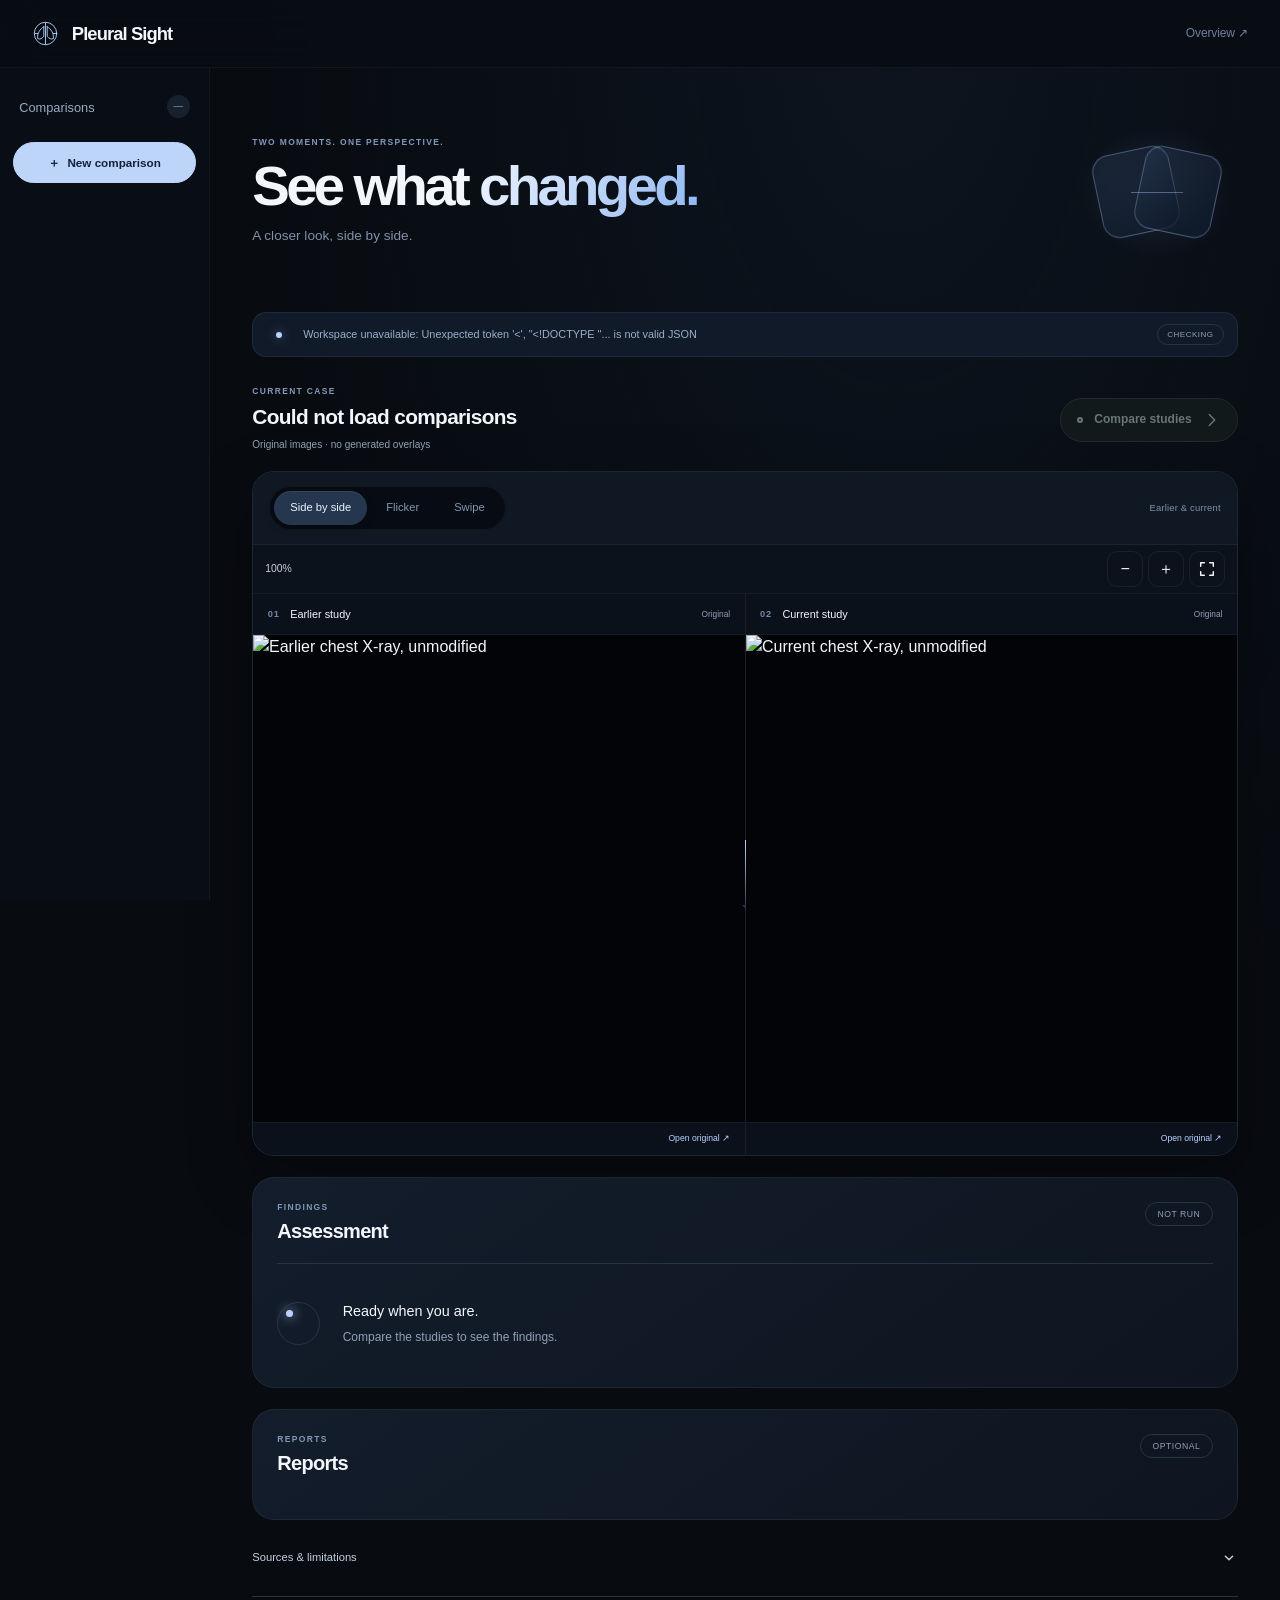
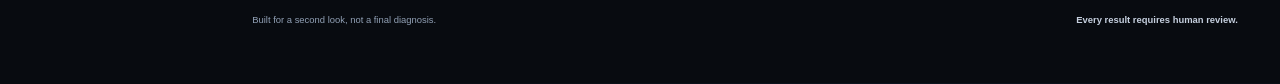
==== commit 049bd6fc: "feat: introduce Pleural Sight branding and animated overview" ====
--- a/static/index.html
+++ b/static/index.html
@@ -2,17 +2,17 @@
 <html lang="en">
 <head>
   <meta charset="utf-8"><meta name="viewport" content="width=device-width,initial-scale=1"><meta name="theme-color" content="#080a0f">
-  <title>TimeLens — Evidence workspace</title><link rel="stylesheet" href="/static/style.css"><script src="/static/app.js" defer></script><script src="/static/motion.js" defer></script>
+  <title>Pleural Sight — Workspace</title><link rel="icon" href="/static/logo.svg" type="image/svg+xml"><link rel="stylesheet" href="/static/style.css"><script src="/static/app.js" defer></script><script src="/static/motion.js" defer></script>
 </head>
 <body><a class="skip" href="#workspace">Skip to comparison</a>
-<header class="topbar"><a class="brand" href="/" aria-label="TimeLens evidence workspace"><svg viewBox="0 0 36 36" aria-hidden="true"><path d="M5 7h16v22H5zM15 7h16v22H15z"/><path d="M15 12h6M15 18h6M15 24h6"/></svg><span>TimeLens<small>Evidence workspace</small></span></a><span class="header-note">A second look.</span></header>
+<header class="topbar"><a class="brand" href="/" aria-label="Pleural Sight introduction"><svg viewBox="0 0 48 48" aria-hidden="true"><circle cx="24" cy="24" r="20"/><path d="M21 12c-7 4-12 12-11 21 4 2 8 0 11-4V12Zm6 0c7 4 12 12 11 21-4 2-8 0-11-4V12Z"/><path d="M24 5v38M5 24h5m28 0h5"/></svg><span>Pleural Sight</span></a><a class="header-note" href="/">Overview ↗</a></header>
 <div class="shell">
   <aside class="case-rail"><div class="rail-heading"><div><p class="kicker">CASE LIBRARY</p><h2>Comparisons</h2></div><span id="count" class="count">—</span></div><button class="primary new" id="new-case"><span aria-hidden="true">＋</span> New comparison</button><nav id="cases" aria-label="Select comparison"></nav></aside>
   <main id="workspace">
     <section class="workspace-intro workspace-reveal"><div class="intro-visual" aria-hidden="true"><i></i><i></i><span></span></div><div><p class="kicker">TWO MOMENTS. ONE PERSPECTIVE.</p><h1>See what <span>changed.</span></h1><p class="subtitle">A closer look, side by side.</p></div></section>
     <section class="connection workspace-reveal" aria-labelledby="gate-title"><div class="connection-icon" aria-hidden="true"><span></span></div><div><strong id="gate-title">Connection</strong><p id="integration">Connecting…</p></div><span id="integration-badge" class="status-chip status-waiting">Checking</span></section>
     <section class="case-bar workspace-reveal"><div><p class="kicker">CURRENT CASE</p><h2 id="case-name">Loading comparisons</h2><p id="case-context">Original images · no generated overlays</p></div><button class="analyze-button" id="analyze" disabled><span class="button-orb" aria-hidden="true"></span><span id="analyze-label">Compare studies</span><svg viewBox="0 0 20 20" aria-hidden="true"><path d="m7 4 6 6-6 6"/></svg></button></section>
-    <section class="viewer-shell workspace-reveal" data-mode="side" aria-label="Earlier and current images"><div class="view-mode-bar"><div class="view-modes" role="group" aria-label="Comparison view"><button type="button" data-view-mode="side" aria-pressed="true">Side by side</button><button type="button" data-view-mode="flicker" aria-pressed="false">Flicker</button><button type="button" data-view-mode="swipe" aria-pressed="false">Swipe</button></div><button type="button" id="flicker-toggle" hidden>Show current</button><span class="view-mode-hint" id="view-mode-hint">Earlier &amp; current</span></div><div class="viewer-toolbar"><div><span class="toolbar-label">IMAGES</span><span id="zoom-value">100%</span></div><div class="viewer-actions" role="group" aria-label="Image viewing controls"><button class="icon-button" id="zoom-out" aria-label="Zoom out" title="Zoom out">−</button><button class="icon-button" id="zoom-in" aria-label="Zoom in" title="Zoom in">＋</button><button class="icon-button" id="fullscreen-view" aria-label="View images full screen" title="Full screen"><svg viewBox="0 0 20 20" aria-hidden="true"><path d="M7 3H3v4M13 3h4v4M7 17H3v-4M13 17h4v-4"/></svg></button></div></div>
+    <section class="viewer-shell workspace-reveal" data-mode="side" aria-label="Earlier and current images"><div class="view-mode-bar"><div class="view-modes" role="group" aria-label="Comparison view"><button type="button" data-view-mode="side" aria-pressed="true">Side by side</button><button type="button" data-view-mode="flicker" aria-pressed="false">Flicker</button><button type="button" data-view-mode="swipe" aria-pressed="false">Swipe</button></div><span class="view-mode-hint" id="view-mode-hint">Earlier &amp; current</span></div><div class="viewer-toolbar"><div><span class="toolbar-label">IMAGES</span><span id="zoom-value">100%</span></div><div class="viewer-actions" role="group" aria-label="Image viewing controls"><button class="icon-button" id="zoom-out" aria-label="Zoom out" title="Zoom out">−</button><button class="icon-button" id="zoom-in" aria-label="Zoom in" title="Zoom in">＋</button><button class="icon-button" id="fullscreen-view" aria-label="View images full screen" title="Full screen"><svg viewBox="0 0 20 20" aria-hidden="true"><path d="M7 3H3v4M13 3h4v4M7 17H3v-4M13 17h4v-4"/></svg></button></div></div>
       <div class="viewer" id="viewer"><figure data-scope="prior"><figcaption><span><b>01</b><span>Earlier study</span></span><span id="prior-meta">Original</span></figcaption><div class="film" id="prior-film"><div class="scan-line" aria-hidden="true"></div><img id="prior-image" alt="Earlier chest X-ray, unmodified" width="1024" height="1024"></div><div class="film-footer"><span id="prior-name"></span><a id="prior-open" target="_blank" rel="noopener">Open original <span aria-hidden="true">↗</span></a></div></figure><div class="time-axis" aria-hidden="true"><span>Earlier</span><i></i><span>Current</span></div><figure data-scope="current"><figcaption><span><b>02</b><span>Current study</span></span><span id="current-meta">Original</span></figcaption><div class="film" id="current-film"><div class="scan-line" aria-hidden="true"></div><img id="current-image" alt="Current chest X-ray, unmodified" width="1024" height="1024"></div><div class="film-footer"><span id="current-name"></span><a id="current-open" target="_blank" rel="noopener">Open original <span aria-hidden="true">↗</span></a></div></figure><div class="swipe-divider" aria-hidden="true"><button type="button" class="swipe-grip" tabindex="-1" aria-label="Drag comparison divider">↔</button></div><div class="overlay-labels" aria-hidden="true"><span>Earlier</span><span>Current</span></div></div><div class="swipe-control" hidden><label for="swipe-position">Earlier <span>Current</span></label><input id="swipe-position" type="range" min="0" max="100" value="50" aria-label="Swipe position"></div>
     </section>
     <section class="assessment-panel workspace-reveal" id="assessment-panel" aria-labelledby="assessment-heading"><div class="panel-heading"><div><p class="kicker">FINDINGS</p><h2 id="assessment-heading">Assessment</h2></div><span id="assessment-status" class="status-chip">Not run</span></div><div id="assessment-content" aria-live="polite"><div class="empty-state"><span class="empty-orbit" aria-hidden="true"></span><div><h3>Ready when you are.</h3><p>Compare the studies to see the findings.</p></div></div></div></section>
@@ -21,5 +21,5 @@
     <footer><span>Built for a second look, not a final diagnosis.</span><b>Every result requires human review.</b></footer>
   </main>
 </div>
-<dialog id="upload-dialog"><form id="upload-form"><div class="dialog-heading"><div><p class="kicker">NEW COMPARISON</p><h2>New comparison</h2><p>Add two images. Reports are optional.</p></div><button type="button" class="icon-button" id="close-dialog" aria-label="Close new comparison">×</button></div><div class="upload-grid"><label class="file-label"><span><b>01</b> Earlier image</span><input type="file" name="prior" accept="image/png,image/jpeg" required><small>PNG or JPEG · up to 10 MB</small></label><label class="file-label"><span><b>02</b> Current image</span><input type="file" name="current" accept="image/png,image/jpeg" required><small>PNG or JPEG · up to 10 MB</small></label></div><details class="report-upload"><summary>Add written reports <span>Optional</span></summary><div class="upload-grid"><label>Earlier report<textarea name="prior_report" rows="4" maxlength="50000" placeholder="Paste the earlier study report"></textarea><input aria-label="Upload earlier report" type="file" name="prior_report_file" accept=".txt,.pdf"><small>TXT or selectable-text PDF · up to 2 MB</small></label><label>Current report<textarea name="current_report" rows="4" maxlength="50000" placeholder="Paste the current study report"></textarea><input aria-label="Upload current report" type="file" name="current_report_file" accept=".txt,.pdf"><small>Scanned PDFs are not supported.</small></label></div></details><div class="confirmations"><label class="check"><input type="checkbox" name="same_patient" value="true" required><span>I confirm both images belong to the same patient.</span></label><label class="check"><input type="checkbox" name="chronological" value="true" required><span>I confirm the earlier study was taken first.</span></label></div><p id="form-error" class="error" role="alert" tabindex="-1"></p><div class="dialog-actions"><button type="button" id="cancel-upload">Cancel</button><button class="primary" type="submit" id="save-upload">Save comparison</button></div></form></dialog>
+<dialog id="upload-dialog"><form id="upload-form"><div class="dialog-heading"><div><p class="kicker">NEW COMPARISON</p><h2>New comparison</h2><p>Add two images. Reports are optional.</p></div><button type="button" class="icon-button" id="close-dialog" aria-label="Close new comparison">×</button></div><div class="upload-grid"><label class="file-label"><span><b>01</b> Earlier image</span><input type="file" name="prior" accept="image/png,image/jpeg" required><small>PNG or JPEG · up to 10 MB</small><select name="prior_view" aria-label="Earlier image view"><option value="unknown">Taken from: not sure</option><option value="PA">Taken from the back (PA)</option><option value="AP">Taken from the front (AP)</option></select></label><label class="file-label"><span><b>02</b> Current image</span><input type="file" name="current" accept="image/png,image/jpeg" required><small>PNG or JPEG · up to 10 MB</small><select name="current_view" aria-label="Current image view"><option value="unknown">Taken from: not sure</option><option value="PA">Taken from the back (PA)</option><option value="AP">Taken from the front (AP)</option></select></label></div><details class="report-upload"><summary>Add written reports <span>Optional</span></summary><div class="upload-grid"><label>Earlier report<textarea name="prior_report" rows="4" maxlength="50000" placeholder="Paste the earlier study report"></textarea><input aria-label="Upload earlier report" type="file" name="prior_report_file" accept=".txt,.pdf"><small>TXT or selectable-text PDF · up to 2 MB</small></label><label>Current report<textarea name="current_report" rows="4" maxlength="50000" placeholder="Paste the current study report"></textarea><input aria-label="Upload current report" type="file" name="current_report_file" accept=".txt,.pdf"><small>Scanned PDFs are not supported.</small></label></div></details><div class="confirmations"><label class="check"><input type="checkbox" name="same_patient" value="true" required><span>I confirm both images belong to the same patient.</span></label><label class="check"><input type="checkbox" name="chronological" value="true" required><span>I confirm the earlier study was taken first.</span></label></div><p id="form-error" class="error" role="alert" tabindex="-1"></p><div class="dialog-actions"><button type="button" id="cancel-upload">Cancel</button><button class="primary" type="submit" id="save-upload">Save comparison</button></div></form></dialog>
 <div id="announcement" class="sr-only" role="status" aria-live="polite"></div></body></html>
--- a/static/style.css
+++ b/static/style.css
@@ -19,3 +19,6 @@
 @keyframes intro-card-left{from{opacity:0;translate:20px 12px;rotate:10deg}to{opacity:1;translate:0 0;rotate:0deg}}@keyframes intro-card-right{from{opacity:0;translate:-20px 12px;rotate:-10deg}to{opacity:1;translate:0 0;rotate:0deg}}@keyframes intro-line{from{opacity:0;scale:0 1}to{opacity:1;scale:1 1}}
 @media(max-width:760px){.workspace-intro{min-height:135px}.intro-visual{flex-basis:66px;height:75px;margin-right:0;margin-left:.5rem}.intro-visual i{inset:8px 23px 8px 0;border-radius:11px}.intro-visual i+i{inset:8px 0 8px 23px}.intro-visual span{left:20px;right:20px}.workspace-intro h1{font-size:clamp(1.9rem,7vw,2.65rem)}.workspace-intro .kicker{font-size:.43rem}.workspace-intro .subtitle{font-size:.73rem}.view-mode-bar{flex-wrap:wrap}#flicker-toggle{min-width:100px;min-height:32px;font-size:.6rem}}
 @media(prefers-reduced-motion:reduce){.intro-visual i,.intro-visual span{translate:none;rotate:none;scale:1;opacity:1}}
+
+.file-label select{width:100%;min-height:44px;color:var(--ink);background:#0a1112;border:1px solid var(--line);border-radius:9px;padding:.6rem;font:inherit;font-size:.7rem}
+.viewer-shell[data-mode=flicker] .film,.viewer-shell[data-mode=flicker] .film:active{cursor:pointer}.viewer:focus-visible{outline:2px solid #bcd7ff;outline-offset:-3px}.viewer-shell[data-mode=flicker] .view-mode-hint{display:block;color:#a6bcdd}@media(max-width:760px){.viewer-shell[data-mode=flicker] .view-mode-hint{width:100%;padding:.3rem .6rem;font-size:.6rem}}
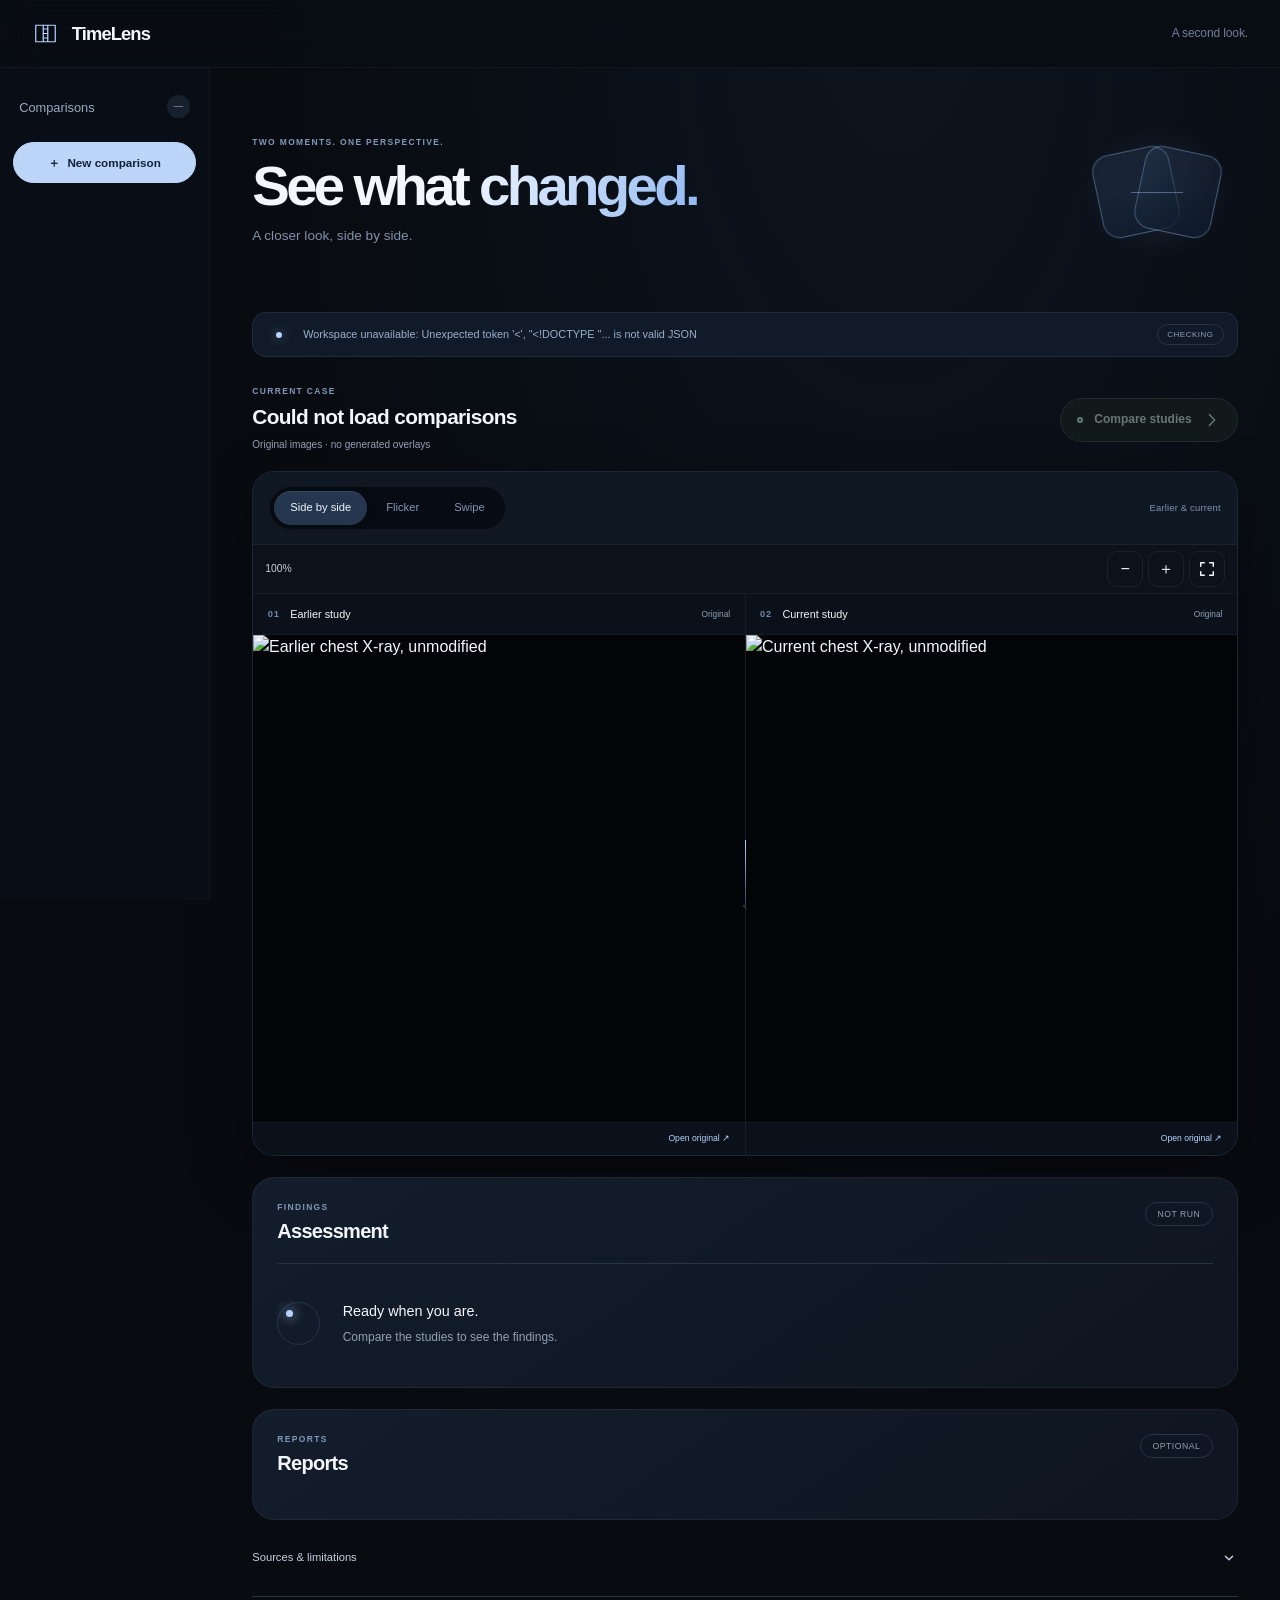
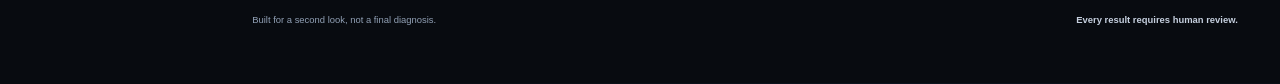
==== commit 2b6f51b5: "feat: improve comparison naming" ====
--- a/static/index.html
+++ b/static/index.html
@@ -2,17 +2,17 @@
 <html lang="en">
 <head>
   <meta charset="utf-8"><meta name="viewport" content="width=device-width,initial-scale=1"><meta name="theme-color" content="#080a0f">
-  <title>Pleural Sight — Workspace</title><link rel="icon" href="/static/logo.svg" type="image/svg+xml"><link rel="stylesheet" href="/static/style.css"><script src="/static/app.js" defer></script><script src="/static/motion.js" defer></script>
+  <title>TimeLens — Evidence workspace</title><link rel="stylesheet" href="/static/style.css"><script src="/static/app.js" defer></script><script src="/static/motion.js" defer></script>
 </head>
 <body><a class="skip" href="#workspace">Skip to comparison</a>
-<header class="topbar"><a class="brand" href="/" aria-label="Pleural Sight introduction"><svg viewBox="0 0 48 48" aria-hidden="true"><circle cx="24" cy="24" r="20"/><path d="M21 12c-7 4-12 12-11 21 4 2 8 0 11-4V12Zm6 0c7 4 12 12 11 21-4 2-8 0-11-4V12Z"/><path d="M24 5v38M5 24h5m28 0h5"/></svg><span>Pleural Sight</span></a><a class="header-note" href="/">Overview ↗</a></header>
+<header class="topbar"><a class="brand" href="/" aria-label="TimeLens evidence workspace"><svg viewBox="0 0 36 36" aria-hidden="true"><path d="M5 7h16v22H5zM15 7h16v22H15z"/><path d="M15 12h6M15 18h6M15 24h6"/></svg><span>TimeLens<small>Evidence workspace</small></span></a><span class="header-note">A second look.</span></header>
 <div class="shell">
   <aside class="case-rail"><div class="rail-heading"><div><p class="kicker">CASE LIBRARY</p><h2>Comparisons</h2></div><span id="count" class="count">—</span></div><button class="primary new" id="new-case"><span aria-hidden="true">＋</span> New comparison</button><nav id="cases" aria-label="Select comparison"></nav></aside>
   <main id="workspace">
     <section class="workspace-intro workspace-reveal"><div class="intro-visual" aria-hidden="true"><i></i><i></i><span></span></div><div><p class="kicker">TWO MOMENTS. ONE PERSPECTIVE.</p><h1>See what <span>changed.</span></h1><p class="subtitle">A closer look, side by side.</p></div></section>
     <section class="connection workspace-reveal" aria-labelledby="gate-title"><div class="connection-icon" aria-hidden="true"><span></span></div><div><strong id="gate-title">Connection</strong><p id="integration">Connecting…</p></div><span id="integration-badge" class="status-chip status-waiting">Checking</span></section>
     <section class="case-bar workspace-reveal"><div><p class="kicker">CURRENT CASE</p><h2 id="case-name">Loading comparisons</h2><p id="case-context">Original images · no generated overlays</p></div><button class="analyze-button" id="analyze" disabled><span class="button-orb" aria-hidden="true"></span><span id="analyze-label">Compare studies</span><svg viewBox="0 0 20 20" aria-hidden="true"><path d="m7 4 6 6-6 6"/></svg></button></section>
-    <section class="viewer-shell workspace-reveal" data-mode="side" aria-label="Earlier and current images"><div class="view-mode-bar"><div class="view-modes" role="group" aria-label="Comparison view"><button type="button" data-view-mode="side" aria-pressed="true">Side by side</button><button type="button" data-view-mode="flicker" aria-pressed="false">Flicker</button><button type="button" data-view-mode="swipe" aria-pressed="false">Swipe</button></div><span class="view-mode-hint" id="view-mode-hint">Earlier &amp; current</span></div><div class="viewer-toolbar"><div><span class="toolbar-label">IMAGES</span><span id="zoom-value">100%</span></div><div class="viewer-actions" role="group" aria-label="Image viewing controls"><button class="icon-button" id="zoom-out" aria-label="Zoom out" title="Zoom out">−</button><button class="icon-button" id="zoom-in" aria-label="Zoom in" title="Zoom in">＋</button><button class="icon-button" id="fullscreen-view" aria-label="View images full screen" title="Full screen"><svg viewBox="0 0 20 20" aria-hidden="true"><path d="M7 3H3v4M13 3h4v4M7 17H3v-4M13 17h4v-4"/></svg></button></div></div>
+    <section class="viewer-shell workspace-reveal" data-mode="side" aria-label="Earlier and current images"><div class="view-mode-bar"><div class="view-modes" role="group" aria-label="Comparison view"><button type="button" data-view-mode="side" aria-pressed="true">Side by side</button><button type="button" data-view-mode="flicker" aria-pressed="false">Flicker</button><button type="button" data-view-mode="swipe" aria-pressed="false">Swipe</button></div><button type="button" id="flicker-toggle" hidden>Show current</button><span class="view-mode-hint" id="view-mode-hint">Earlier &amp; current</span></div><div class="viewer-toolbar"><div><span class="toolbar-label">IMAGES</span><span id="zoom-value">100%</span></div><div class="viewer-actions" role="group" aria-label="Image viewing controls"><button class="icon-button" id="zoom-out" aria-label="Zoom out" title="Zoom out">−</button><button class="icon-button" id="zoom-in" aria-label="Zoom in" title="Zoom in">＋</button><button class="icon-button" id="fullscreen-view" aria-label="View images full screen" title="Full screen"><svg viewBox="0 0 20 20" aria-hidden="true"><path d="M7 3H3v4M13 3h4v4M7 17H3v-4M13 17h4v-4"/></svg></button></div></div>
       <div class="viewer" id="viewer"><figure data-scope="prior"><figcaption><span><b>01</b><span>Earlier study</span></span><span id="prior-meta">Original</span></figcaption><div class="film" id="prior-film"><div class="scan-line" aria-hidden="true"></div><img id="prior-image" alt="Earlier chest X-ray, unmodified" width="1024" height="1024"></div><div class="film-footer"><span id="prior-name"></span><a id="prior-open" target="_blank" rel="noopener">Open original <span aria-hidden="true">↗</span></a></div></figure><div class="time-axis" aria-hidden="true"><span>Earlier</span><i></i><span>Current</span></div><figure data-scope="current"><figcaption><span><b>02</b><span>Current study</span></span><span id="current-meta">Original</span></figcaption><div class="film" id="current-film"><div class="scan-line" aria-hidden="true"></div><img id="current-image" alt="Current chest X-ray, unmodified" width="1024" height="1024"></div><div class="film-footer"><span id="current-name"></span><a id="current-open" target="_blank" rel="noopener">Open original <span aria-hidden="true">↗</span></a></div></figure><div class="swipe-divider" aria-hidden="true"><button type="button" class="swipe-grip" tabindex="-1" aria-label="Drag comparison divider">↔</button></div><div class="overlay-labels" aria-hidden="true"><span>Earlier</span><span>Current</span></div></div><div class="swipe-control" hidden><label for="swipe-position">Earlier <span>Current</span></label><input id="swipe-position" type="range" min="0" max="100" value="50" aria-label="Swipe position"></div>
     </section>
     <section class="assessment-panel workspace-reveal" id="assessment-panel" aria-labelledby="assessment-heading"><div class="panel-heading"><div><p class="kicker">FINDINGS</p><h2 id="assessment-heading">Assessment</h2></div><span id="assessment-status" class="status-chip">Not run</span></div><div id="assessment-content" aria-live="polite"><div class="empty-state"><span class="empty-orbit" aria-hidden="true"></span><div><h3>Ready when you are.</h3><p>Compare the studies to see the findings.</p></div></div></div></section>
@@ -21,5 +21,5 @@
     <footer><span>Built for a second look, not a final diagnosis.</span><b>Every result requires human review.</b></footer>
   </main>
 </div>
-<dialog id="upload-dialog"><form id="upload-form"><div class="dialog-heading"><div><p class="kicker">NEW COMPARISON</p><h2>New comparison</h2><p>Add two images. Reports are optional.</p></div><button type="button" class="icon-button" id="close-dialog" aria-label="Close new comparison">×</button></div><div class="upload-grid"><label class="file-label"><span><b>01</b> Earlier image</span><input type="file" name="prior" accept="image/png,image/jpeg" required><small>PNG or JPEG · up to 10 MB</small><select name="prior_view" aria-label="Earlier image view"><option value="unknown">Taken from: not sure</option><option value="PA">Taken from the back (PA)</option><option value="AP">Taken from the front (AP)</option></select></label><label class="file-label"><span><b>02</b> Current image</span><input type="file" name="current" accept="image/png,image/jpeg" required><small>PNG or JPEG · up to 10 MB</small><select name="current_view" aria-label="Current image view"><option value="unknown">Taken from: not sure</option><option value="PA">Taken from the back (PA)</option><option value="AP">Taken from the front (AP)</option></select></label></div><details class="report-upload"><summary>Add written reports <span>Optional</span></summary><div class="upload-grid"><label>Earlier report<textarea name="prior_report" rows="4" maxlength="50000" placeholder="Paste the earlier study report"></textarea><input aria-label="Upload earlier report" type="file" name="prior_report_file" accept=".txt,.pdf"><small>TXT or selectable-text PDF · up to 2 MB</small></label><label>Current report<textarea name="current_report" rows="4" maxlength="50000" placeholder="Paste the current study report"></textarea><input aria-label="Upload current report" type="file" name="current_report_file" accept=".txt,.pdf"><small>Scanned PDFs are not supported.</small></label></div></details><div class="confirmations"><label class="check"><input type="checkbox" name="same_patient" value="true" required><span>I confirm both images belong to the same patient.</span></label><label class="check"><input type="checkbox" name="chronological" value="true" required><span>I confirm the earlier study was taken first.</span></label></div><p id="form-error" class="error" role="alert" tabindex="-1"></p><div class="dialog-actions"><button type="button" id="cancel-upload">Cancel</button><button class="primary" type="submit" id="save-upload">Save comparison</button></div></form></dialog>
+<dialog id="upload-dialog"><form id="upload-form"><div class="dialog-heading"><div><p class="kicker">NEW COMPARISON</p><h2>New comparison</h2><p>Add two images. Reports are optional.</p></div><button type="button" class="icon-button" id="close-dialog" aria-label="Close new comparison">×</button></div><label class="comparison-name-field"><span>Comparison name</span><input type="text" name="comparison_name" maxlength="80" required autocomplete="off" placeholder="e.g. Follow-up after treatment"><small>Choose a short name you will recognize in the case library.</small></label><div class="upload-grid"><label class="file-label"><span><b>01</b> Earlier image</span><input type="file" name="prior" accept="image/png,image/jpeg" required><small>PNG or JPEG · up to 10 MB</small><select name="prior_view" aria-label="Earlier image view"><option value="unknown">Taken from: not sure</option><option value="PA">Taken from the back (PA)</option><option value="AP">Taken from the front (AP)</option></select></label><label class="file-label"><span><b>02</b> Current image</span><input type="file" name="current" accept="image/png,image/jpeg" required><small>PNG or JPEG · up to 10 MB</small><select name="current_view" aria-label="Current image view"><option value="unknown">Taken from: not sure</option><option value="PA">Taken from the back (PA)</option><option value="AP">Taken from the front (AP)</option></select></label></div><details class="report-upload"><summary>Add written reports <span>Optional</span></summary><div class="upload-grid"><label>Earlier report<textarea name="prior_report" rows="4" maxlength="50000" placeholder="Paste the earlier study report"></textarea><input aria-label="Upload earlier report" type="file" name="prior_report_file" accept=".txt,.pdf"><small>TXT or selectable-text PDF · up to 2 MB</small></label><label>Current report<textarea name="current_report" rows="4" maxlength="50000" placeholder="Paste the current study report"></textarea><input aria-label="Upload current report" type="file" name="current_report_file" accept=".txt,.pdf"><small>Scanned PDFs are not supported.</small></label></div></details><div class="confirmations"><label class="check"><input type="checkbox" name="same_patient" value="true" required><span>I confirm both images belong to the same patient.</span></label><label class="check"><input type="checkbox" name="chronological" value="true" required><span>I confirm the earlier study was taken first.</span></label></div><p id="form-error" class="error" role="alert" tabindex="-1"></p><div class="dialog-actions"><button type="button" id="cancel-upload">Cancel</button><button class="primary" type="submit" id="save-upload">Save comparison</button></div></form></dialog>
 <div id="announcement" class="sr-only" role="status" aria-live="polite"></div></body></html>
--- a/static/style.css
+++ b/static/style.css
@@ -14,6 +14,16 @@
 @media(max-width:1050px){.shell{grid-template-columns:180px minmax(0,1fr)}.view-modes button{padding:.35rem .7rem}.view-mode-hint{display:none}.film{height:380px}.viewer-shell:not([data-mode=side]) .viewer{min-height:520px}}
 @media(max-width:760px){.topbar{height:60px;padding-inline:1rem}.shell{display:block}.case-rail{position:relative;top:0;height:auto;padding:.75rem;border-bottom:1px solid #ffffff0b}.case-rail .new{width:auto;padding:.4rem .8rem;min-height:36px;font-size:.65rem}.case-rail nav{margin-top:.3rem}.case-button{min-width:145px;padding:.6rem}.case-button:hover{translate:none}.case-state{margin-top:.25rem}main{padding:1.7rem .75rem}.workspace-intro h1{font-size:2.65rem}.workspace-intro{margin-bottom:1rem}.connection{grid-template-columns:auto 1fr auto;margin-bottom:1.3rem}.connection .status-chip{grid-column:auto;justify-self:auto}.case-bar{flex-direction:row;align-items:center;gap:.6rem}.case-bar h2{font-size:1rem}.case-bar p:last-child{font-size:.55rem}.analyze-button{width:auto;padding:.65rem .8rem;font-size:.63rem;white-space:nowrap}.analyze-button .button-orb{display:none}.analyze-button svg{width:13px}.view-mode-bar{padding:.7rem .6rem;gap:.3rem;flex-wrap:wrap}.view-modes button{font-size:.63rem;padding:.35rem .7rem;min-height:32px}.viewer-toolbar{flex-direction:row;align-items:center}.viewer-actions{width:auto}.viewer{grid-template-columns:minmax(0,1fr) 1px minmax(0,1fr)}.film{height:clamp(190px,46vw,350px)}.viewer figcaption{padding:.6rem .5rem;font-size:.57rem}.viewer figcaption>span:first-child{gap:.3rem}.viewer figcaption b{font-size:.45rem}.viewer figcaption>span:last-child{display:none}.film-footer{padding:.5rem;font-size:.45rem;flex-direction:column;gap:.3rem}.viewer-shell:not([data-mode=side]) .viewer{min-height:clamp(320px,95vw,580px)}.viewer-shell{border-radius:18px}.assessment-panel,.report-panel{padding:1.1rem}.header-note{font-size:.65rem}.result-hero{grid-template-columns:auto 1fr;gap:.8rem}.result-hero h3{font-size:1.3rem}.source-grid{grid-template-columns:1fr}.film::after{display:none}}
 @media(prefers-reduced-motion:reduce){.motion-enabled .workspace-reveal{opacity:1;transform:none}.analyze-button:hover,.primary:hover,.case-button:hover{translate:none}.assessment-panel.has-update{translate:none}}
+
+/* Case-library hierarchy: the sequence is navigation, not part of the title. */
+.case-heading{display:grid;grid-template-columns:1.7rem minmax(0,1fr);align-items:start;gap:.35rem}
+.case-index{color:#6f86a5;font-size:.57rem;font-weight:700;letter-spacing:.06em;line-height:1.55;font-variant-numeric:tabular-nums}
+.case-button .case-title{font-size:.73rem;line-height:1.4;overflow-wrap:anywhere}
+.case-button>small,.case-button>.case-state{margin-left:2.05rem}
+.case-button[aria-current=true] .case-index{color:#bcd6ff}
+.comparison-name-field{margin-top:1.35rem;padding:1rem;border:1px solid #2a3e59;border-radius:14px;background:#0b1421}
+.comparison-name-field>span{font-weight:600}
+.comparison-name-field input{font-size:.9rem;padding:.8rem .85rem}
 /* A compact introduction; the working view stays close at hand. */
 .workspace-intro{position:relative;min-height:175px;display:flex;align-items:center;justify-content:space-between;padding:.5rem 0 1rem}.workspace-intro>div:last-child{order:-1}.workspace-intro h1 span{background:linear-gradient(115deg,#edf4ff,#92b9f2);background-clip:text;-webkit-background-clip:text;color:transparent}.intro-visual{position:relative;flex:0 0 120px;height:100px;margin-right:1.3rem;isolation:isolate}.intro-visual::before{content:"";position:absolute;inset:-25px;background:radial-gradient(ellipse,#8bb3ff20,transparent 65%)}.intro-visual i{position:absolute;inset:8px 42px 8px 0;border:1px solid #9bbeee60;border-radius:17px;background:linear-gradient(135deg,#7ea7e719,#0d1828);transform:rotate(-12deg);animation:intro-card-left 1.2s cubic-bezier(.2,.7,.2,1) both}.intro-visual i+i{inset:8px 0 8px 42px;transform:rotate(12deg);animation-name:intro-card-right;animation-delay:.1s}.intro-visual span{position:absolute;left:34px;right:34px;top:50%;height:1px;background:#aacdff66;z-index:2;animation:intro-line 1.6s ease both}.intro-visual:hover i{transform:translateX(-5px) rotate(-16deg);transition:transform .45s}.intro-visual:hover i+i{transform:translateX(5px) rotate(16deg)}#flicker-toggle{min-width:110px}.assessment-panel.has-update{animation:none}
 @keyframes intro-card-left{from{opacity:0;translate:20px 12px;rotate:10deg}to{opacity:1;translate:0 0;rotate:0deg}}@keyframes intro-card-right{from{opacity:0;translate:-20px 12px;rotate:-10deg}to{opacity:1;translate:0 0;rotate:0deg}}@keyframes intro-line{from{opacity:0;scale:0 1}to{opacity:1;scale:1 1}}
@@ -21,4 +31,3 @@
 @media(prefers-reduced-motion:reduce){.intro-visual i,.intro-visual span{translate:none;rotate:none;scale:1;opacity:1}}
 
 .file-label select{width:100%;min-height:44px;color:var(--ink);background:#0a1112;border:1px solid var(--line);border-radius:9px;padding:.6rem;font:inherit;font-size:.7rem}
-.viewer-shell[data-mode=flicker] .film,.viewer-shell[data-mode=flicker] .film:active{cursor:pointer}.viewer:focus-visible{outline:2px solid #bcd7ff;outline-offset:-3px}.viewer-shell[data-mode=flicker] .view-mode-hint{display:block;color:#a6bcdd}@media(max-width:760px){.viewer-shell[data-mode=flicker] .view-mode-hint{width:100%;padding:.3rem .6rem;font-size:.6rem}}
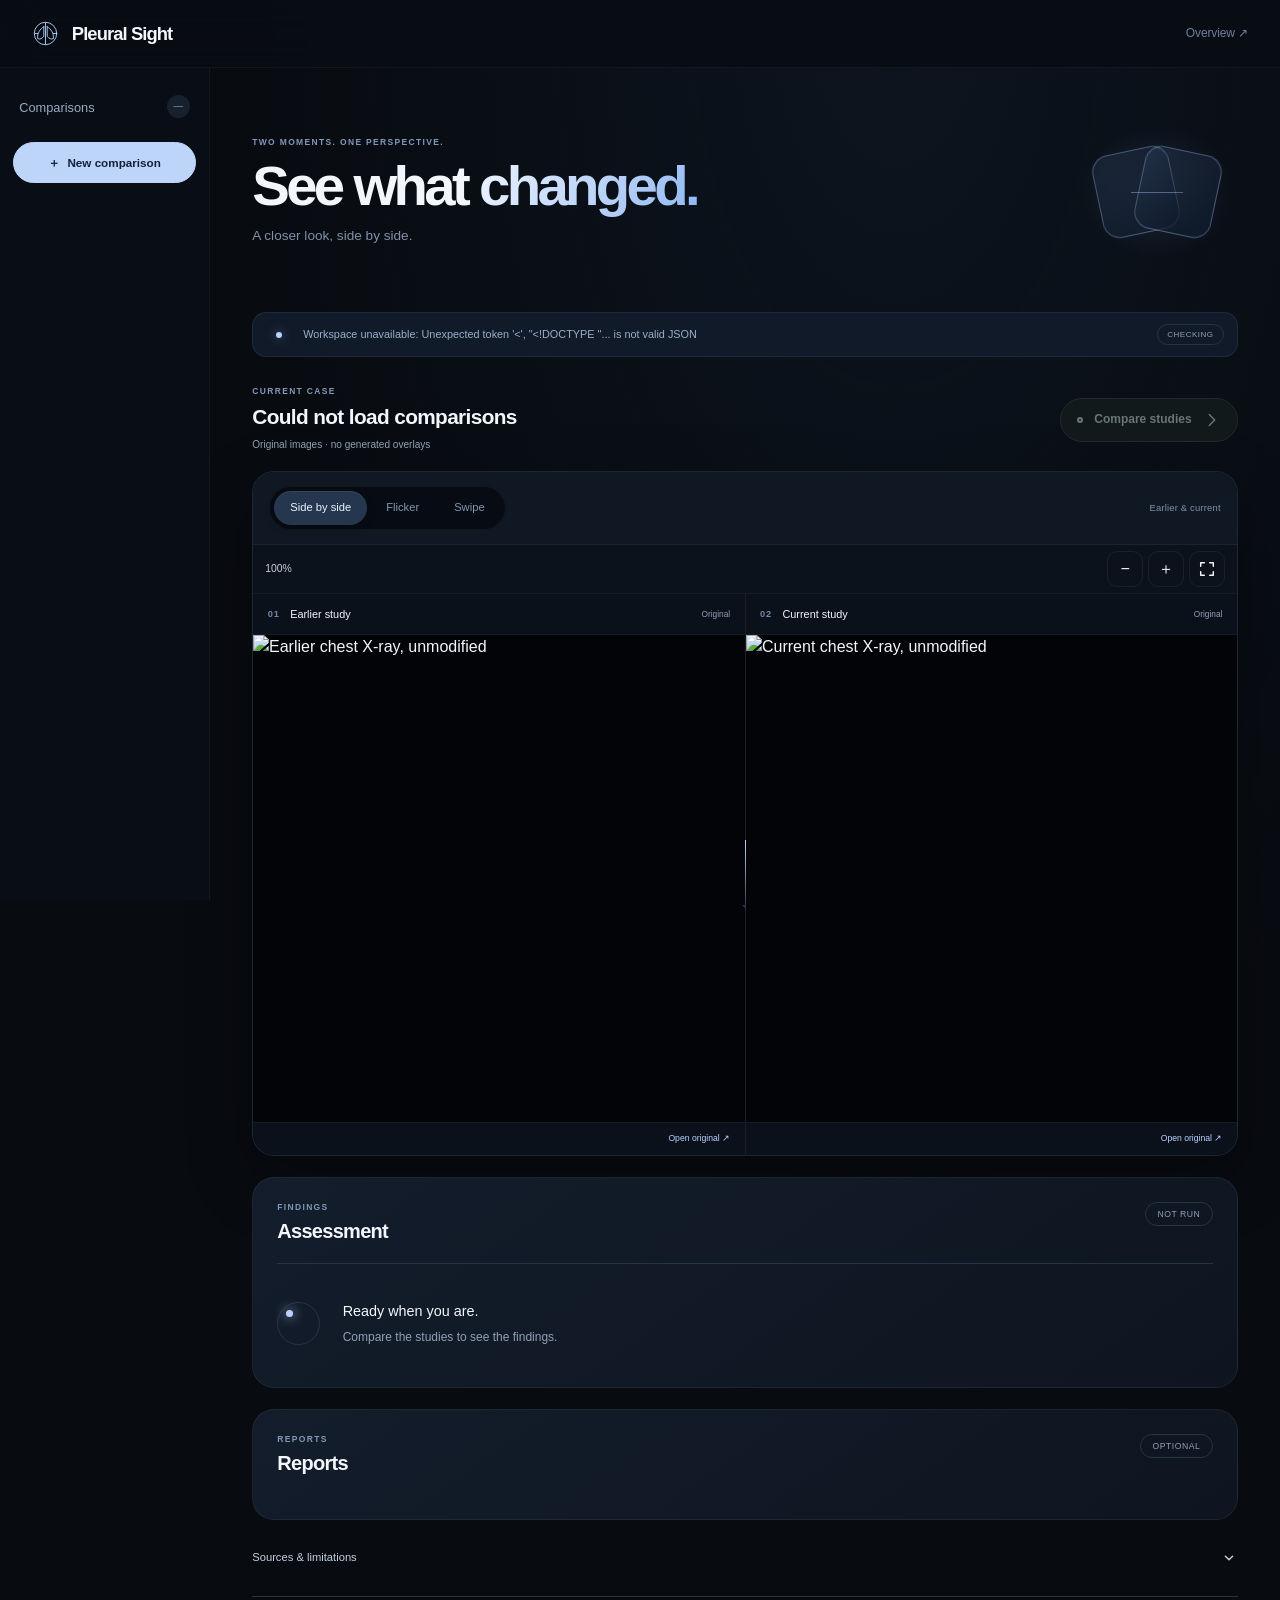
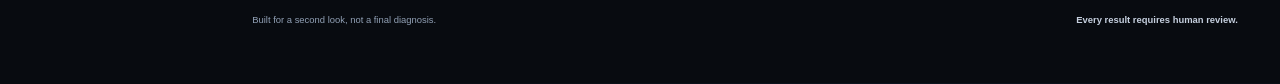
==== commit 599d5cda: "Merge remote-tracking branch 'origin/claude/spec-worklist-openswarm' into claude/spec-worklist-opens" ====
--- a/static/index.html
+++ b/static/index.html
@@ -2,17 +2,17 @@
 <html lang="en">
 <head>
   <meta charset="utf-8"><meta name="viewport" content="width=device-width,initial-scale=1"><meta name="theme-color" content="#080a0f">
-  <title>TimeLens — Evidence workspace</title><link rel="stylesheet" href="/static/style.css"><script src="/static/app.js" defer></script><script src="/static/motion.js" defer></script>
+  <title>Pleural Sight — Workspace</title><link rel="icon" href="/static/logo.svg" type="image/svg+xml"><link rel="stylesheet" href="/static/style.css"><script src="/static/app.js" defer></script><script src="/static/motion.js" defer></script>
 </head>
 <body><a class="skip" href="#workspace">Skip to comparison</a>
-<header class="topbar"><a class="brand" href="/" aria-label="TimeLens evidence workspace"><svg viewBox="0 0 36 36" aria-hidden="true"><path d="M5 7h16v22H5zM15 7h16v22H15z"/><path d="M15 12h6M15 18h6M15 24h6"/></svg><span>TimeLens<small>Evidence workspace</small></span></a><span class="header-note">A second look.</span></header>
+<header class="topbar"><a class="brand" href="/" aria-label="Pleural Sight introduction"><svg viewBox="0 0 48 48" aria-hidden="true"><circle cx="24" cy="24" r="20"/><path d="M21 12c-7 4-12 12-11 21 4 2 8 0 11-4V12Zm6 0c7 4 12 12 11 21-4 2-8 0-11-4V12Z"/><path d="M24 5v38M5 24h5m28 0h5"/></svg><span>Pleural Sight</span></a><a class="header-note" href="/">Overview ↗</a></header>
 <div class="shell">
   <aside class="case-rail"><div class="rail-heading"><div><p class="kicker">CASE LIBRARY</p><h2>Comparisons</h2></div><span id="count" class="count">—</span></div><button class="primary new" id="new-case"><span aria-hidden="true">＋</span> New comparison</button><nav id="cases" aria-label="Select comparison"></nav></aside>
   <main id="workspace">
     <section class="workspace-intro workspace-reveal"><div class="intro-visual" aria-hidden="true"><i></i><i></i><span></span></div><div><p class="kicker">TWO MOMENTS. ONE PERSPECTIVE.</p><h1>See what <span>changed.</span></h1><p class="subtitle">A closer look, side by side.</p></div></section>
     <section class="connection workspace-reveal" aria-labelledby="gate-title"><div class="connection-icon" aria-hidden="true"><span></span></div><div><strong id="gate-title">Connection</strong><p id="integration">Connecting…</p></div><span id="integration-badge" class="status-chip status-waiting">Checking</span></section>
     <section class="case-bar workspace-reveal"><div><p class="kicker">CURRENT CASE</p><h2 id="case-name">Loading comparisons</h2><p id="case-context">Original images · no generated overlays</p></div><button class="analyze-button" id="analyze" disabled><span class="button-orb" aria-hidden="true"></span><span id="analyze-label">Compare studies</span><svg viewBox="0 0 20 20" aria-hidden="true"><path d="m7 4 6 6-6 6"/></svg></button></section>
-    <section class="viewer-shell workspace-reveal" data-mode="side" aria-label="Earlier and current images"><div class="view-mode-bar"><div class="view-modes" role="group" aria-label="Comparison view"><button type="button" data-view-mode="side" aria-pressed="true">Side by side</button><button type="button" data-view-mode="flicker" aria-pressed="false">Flicker</button><button type="button" data-view-mode="swipe" aria-pressed="false">Swipe</button></div><button type="button" id="flicker-toggle" hidden>Show current</button><span class="view-mode-hint" id="view-mode-hint">Earlier &amp; current</span></div><div class="viewer-toolbar"><div><span class="toolbar-label">IMAGES</span><span id="zoom-value">100%</span></div><div class="viewer-actions" role="group" aria-label="Image viewing controls"><button class="icon-button" id="zoom-out" aria-label="Zoom out" title="Zoom out">−</button><button class="icon-button" id="zoom-in" aria-label="Zoom in" title="Zoom in">＋</button><button class="icon-button" id="fullscreen-view" aria-label="View images full screen" title="Full screen"><svg viewBox="0 0 20 20" aria-hidden="true"><path d="M7 3H3v4M13 3h4v4M7 17H3v-4M13 17h4v-4"/></svg></button></div></div>
+    <section class="viewer-shell workspace-reveal" data-mode="side" aria-label="Earlier and current images"><div class="view-mode-bar"><div class="view-modes" role="group" aria-label="Comparison view"><button type="button" data-view-mode="side" aria-pressed="true">Side by side</button><button type="button" data-view-mode="flicker" aria-pressed="false">Flicker</button><button type="button" data-view-mode="swipe" aria-pressed="false">Swipe</button></div><span class="view-mode-hint" id="view-mode-hint">Earlier &amp; current</span></div><div class="viewer-toolbar"><div><span class="toolbar-label">IMAGES</span><span id="zoom-value">100%</span></div><div class="viewer-actions" role="group" aria-label="Image viewing controls"><button class="icon-button" id="zoom-out" aria-label="Zoom out" title="Zoom out">−</button><button class="icon-button" id="zoom-in" aria-label="Zoom in" title="Zoom in">＋</button><button class="icon-button" id="fullscreen-view" aria-label="View images full screen" title="Full screen"><svg viewBox="0 0 20 20" aria-hidden="true"><path d="M7 3H3v4M13 3h4v4M7 17H3v-4M13 17h4v-4"/></svg></button></div></div>
       <div class="viewer" id="viewer"><figure data-scope="prior"><figcaption><span><b>01</b><span>Earlier study</span></span><span id="prior-meta">Original</span></figcaption><div class="film" id="prior-film"><div class="scan-line" aria-hidden="true"></div><img id="prior-image" alt="Earlier chest X-ray, unmodified" width="1024" height="1024"></div><div class="film-footer"><span id="prior-name"></span><a id="prior-open" target="_blank" rel="noopener">Open original <span aria-hidden="true">↗</span></a></div></figure><div class="time-axis" aria-hidden="true"><span>Earlier</span><i></i><span>Current</span></div><figure data-scope="current"><figcaption><span><b>02</b><span>Current study</span></span><span id="current-meta">Original</span></figcaption><div class="film" id="current-film"><div class="scan-line" aria-hidden="true"></div><img id="current-image" alt="Current chest X-ray, unmodified" width="1024" height="1024"></div><div class="film-footer"><span id="current-name"></span><a id="current-open" target="_blank" rel="noopener">Open original <span aria-hidden="true">↗</span></a></div></figure><div class="swipe-divider" aria-hidden="true"><button type="button" class="swipe-grip" tabindex="-1" aria-label="Drag comparison divider">↔</button></div><div class="overlay-labels" aria-hidden="true"><span>Earlier</span><span>Current</span></div></div><div class="swipe-control" hidden><label for="swipe-position">Earlier <span>Current</span></label><input id="swipe-position" type="range" min="0" max="100" value="50" aria-label="Swipe position"></div>
     </section>
     <section class="assessment-panel workspace-reveal" id="assessment-panel" aria-labelledby="assessment-heading"><div class="panel-heading"><div><p class="kicker">FINDINGS</p><h2 id="assessment-heading">Assessment</h2></div><span id="assessment-status" class="status-chip">Not run</span></div><div id="assessment-content" aria-live="polite"><div class="empty-state"><span class="empty-orbit" aria-hidden="true"></span><div><h3>Ready when you are.</h3><p>Compare the studies to see the findings.</p></div></div></div></section>
--- a/static/style.css
+++ b/static/style.css
@@ -31,3 +31,4 @@
 @media(prefers-reduced-motion:reduce){.intro-visual i,.intro-visual span{translate:none;rotate:none;scale:1;opacity:1}}
 
 .file-label select{width:100%;min-height:44px;color:var(--ink);background:#0a1112;border:1px solid var(--line);border-radius:9px;padding:.6rem;font:inherit;font-size:.7rem}
+.viewer-shell[data-mode=flicker] .film,.viewer-shell[data-mode=flicker] .film:active{cursor:pointer}.viewer:focus-visible{outline:2px solid #bcd7ff;outline-offset:-3px}.viewer-shell[data-mode=flicker] .view-mode-hint{display:block;color:#a6bcdd}@media(max-width:760px){.viewer-shell[data-mode=flicker] .view-mode-hint{width:100%;padding:.3rem .6rem;font-size:.6rem}}
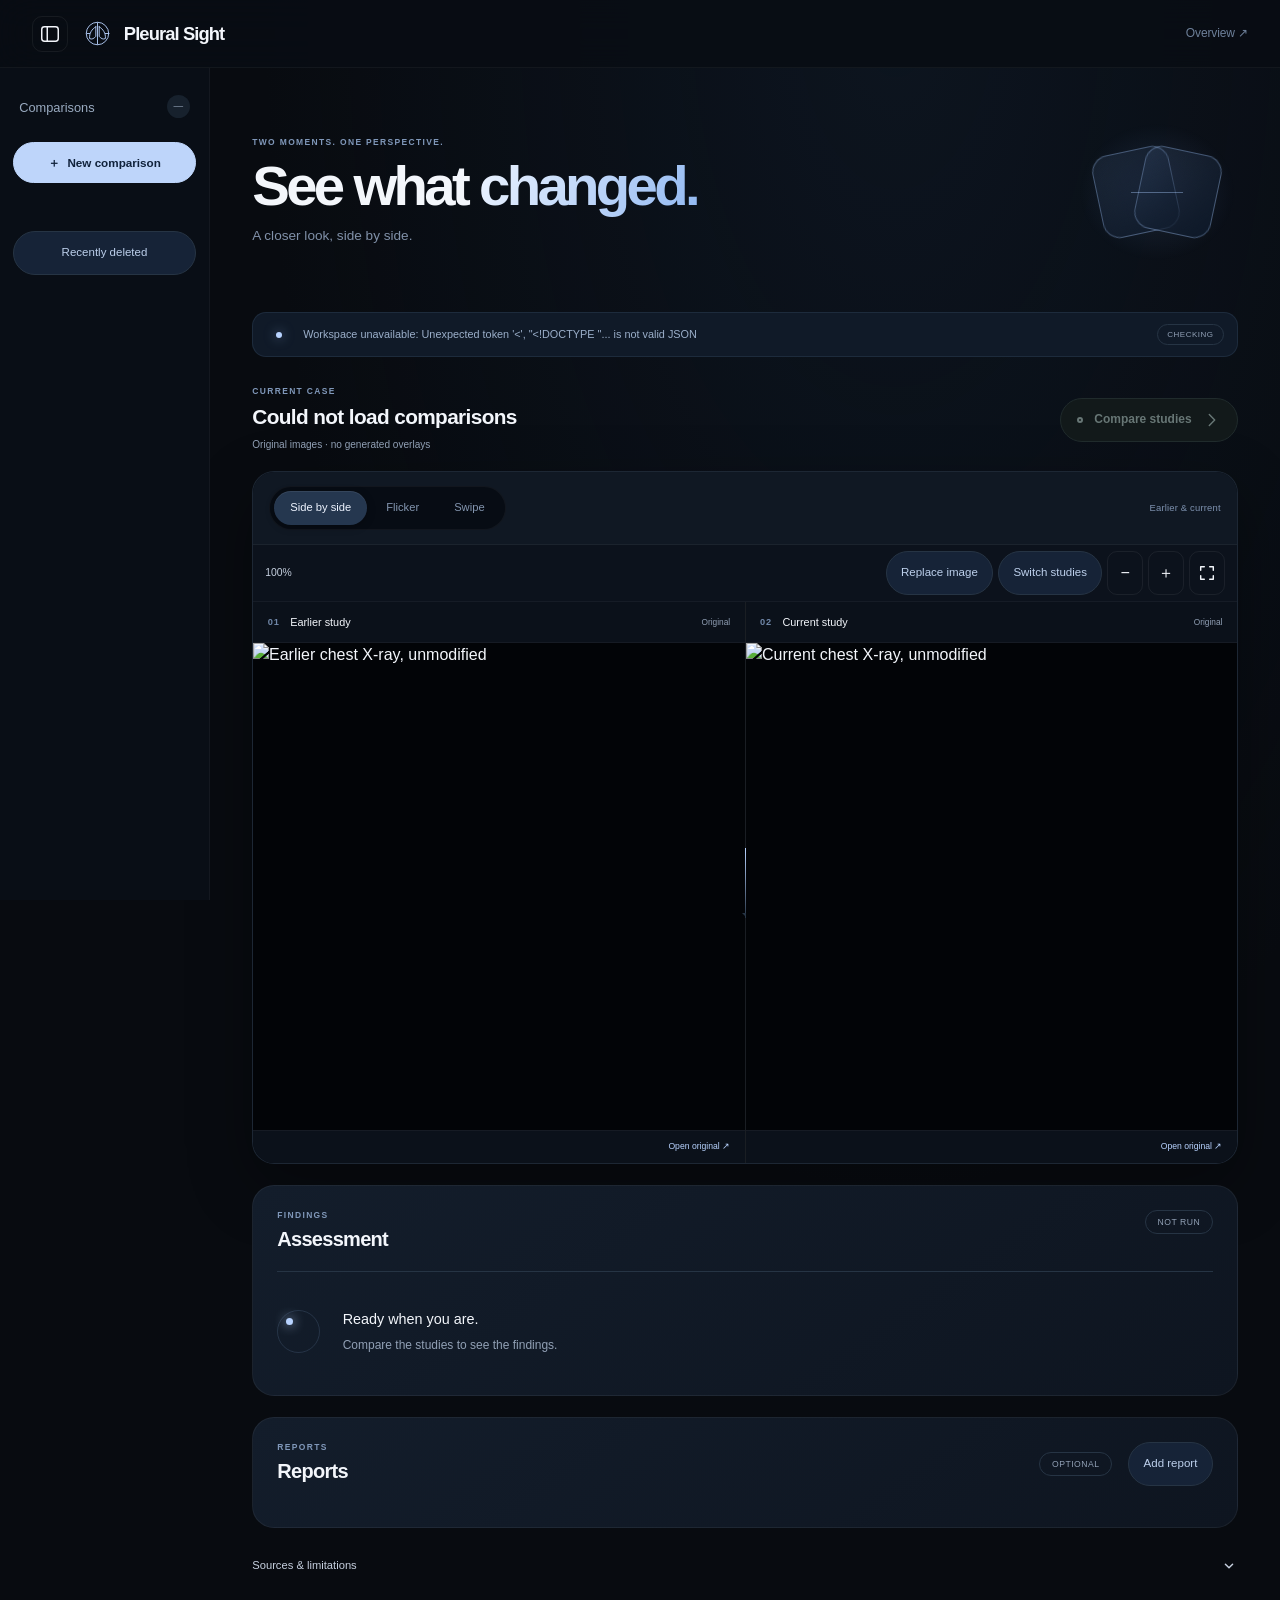
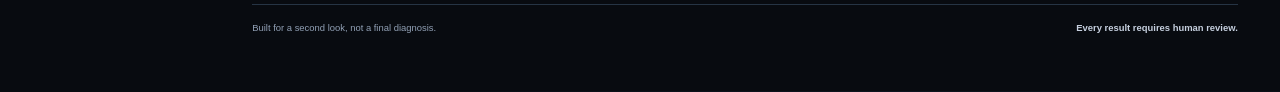
==== commit 04bcd1df: "feat: add editable comparison workflow" ====
--- a/static/index.html
+++ b/static/index.html
@@ -2,7 +2,7 @@
 <html lang="en">
 <head>
   <meta charset="utf-8"><meta name="viewport" content="width=device-width,initial-scale=1"><meta name="theme-color" content="#080a0f">
-  <title>Pleural Sight — Workspace</title><link rel="icon" href="/static/logo.svg" type="image/svg+xml"><link rel="stylesheet" href="/static/style.css"><script src="/static/app.js" defer></script><script src="/static/motion.js" defer></script>
+  <title>Pleural Sight — Workspace</title><link rel="icon" href="/static/logo.svg" type="image/svg+xml"><link rel="stylesheet" href="/static/style.css?v=10"><script src="/static/app.js?v=10" defer></script><script src="/static/motion.js?v=10" defer></script>
 </head>
 <body><a class="skip" href="#workspace">Skip to comparison</a>
 <header class="topbar"><a class="brand" href="/" aria-label="Pleural Sight introduction"><svg viewBox="0 0 48 48" aria-hidden="true"><circle cx="24" cy="24" r="20"/><path d="M21 12c-7 4-12 12-11 21 4 2 8 0 11-4V12Zm6 0c7 4 12 12 11 21-4 2-8 0-11-4V12Z"/><path d="M24 5v38M5 24h5m28 0h5"/></svg><span>Pleural Sight</span></a><a class="header-note" href="/">Overview ↗</a></header>
@@ -21,5 +21,5 @@
     <footer><span>Built for a second look, not a final diagnosis.</span><b>Every result requires human review.</b></footer>
   </main>
 </div>
-<dialog id="upload-dialog"><form id="upload-form"><div class="dialog-heading"><div><p class="kicker">NEW COMPARISON</p><h2>New comparison</h2><p>Add two images. Reports are optional.</p></div><button type="button" class="icon-button" id="close-dialog" aria-label="Close new comparison">×</button></div><label class="comparison-name-field"><span>Comparison name</span><input type="text" name="comparison_name" maxlength="80" required autocomplete="off" placeholder="e.g. Follow-up after treatment"><small>Choose a short name you will recognize in the case library.</small></label><div class="upload-grid"><label class="file-label"><span><b>01</b> Earlier image</span><input type="file" name="prior" accept="image/png,image/jpeg" required><small>PNG or JPEG · up to 10 MB</small><select name="prior_view" aria-label="Earlier image view"><option value="unknown">Taken from: not sure</option><option value="PA">Taken from the back (PA)</option><option value="AP">Taken from the front (AP)</option></select></label><label class="file-label"><span><b>02</b> Current image</span><input type="file" name="current" accept="image/png,image/jpeg" required><small>PNG or JPEG · up to 10 MB</small><select name="current_view" aria-label="Current image view"><option value="unknown">Taken from: not sure</option><option value="PA">Taken from the back (PA)</option><option value="AP">Taken from the front (AP)</option></select></label></div><details class="report-upload"><summary>Add written reports <span>Optional</span></summary><div class="upload-grid"><label>Earlier report<textarea name="prior_report" rows="4" maxlength="50000" placeholder="Paste the earlier study report"></textarea><input aria-label="Upload earlier report" type="file" name="prior_report_file" accept=".txt,.pdf"><small>TXT or selectable-text PDF · up to 2 MB</small></label><label>Current report<textarea name="current_report" rows="4" maxlength="50000" placeholder="Paste the current study report"></textarea><input aria-label="Upload current report" type="file" name="current_report_file" accept=".txt,.pdf"><small>Scanned PDFs are not supported.</small></label></div></details><div class="confirmations"><label class="check"><input type="checkbox" name="same_patient" value="true" required><span>I confirm both images belong to the same patient.</span></label><label class="check"><input type="checkbox" name="chronological" value="true" required><span>I confirm the earlier study was taken first.</span></label></div><p id="form-error" class="error" role="alert" tabindex="-1"></p><div class="dialog-actions"><button type="button" id="cancel-upload">Cancel</button><button class="primary" type="submit" id="save-upload">Save comparison</button></div></form></dialog>
-<div id="announcement" class="sr-only" role="status" aria-live="polite"></div></body></html>
+<dialog id="upload-dialog"><form id="upload-form"><div class="dialog-heading"><div><p class="kicker">NEW COMPARISON</p><h2>New comparison</h2><p>Add two images. Reports are optional.</p></div><button type="button" class="icon-button" id="close-dialog" aria-label="Close new comparison">×</button></div><label class="comparison-name-field"><span>Comparison name</span><input type="text" name="comparison_name" maxlength="80" required autocomplete="off" placeholder="e.g. Follow-up after treatment"><small>Choose a short name you will recognize in the case library.</small></label><div class="upload-grid"><label class="file-label"><span><b>01</b> Earlier image</span><input type="file" name="prior" accept="image/png,image/jpeg" required><small>PNG or JPEG · up to 10 MB</small><select name="prior_view" aria-label="Earlier image view"><option value="unknown">Taken from: not sure</option><option value="PA">Taken from the back (PA)</option><option value="AP">Taken from the front (AP)</option></select></label><label class="file-label"><span><b>02</b> Current image</span><input type="file" name="current" accept="image/png,image/jpeg" required><small>PNG or JPEG · up to 10 MB</small><select name="current_view" aria-label="Current image view"><option value="unknown">Taken from: not sure</option><option value="PA">Taken from the back (PA)</option><option value="AP">Taken from the front (AP)</option></select></label></div><details class="report-upload" open><summary class="report-upload-summary"><span class="report-upload-title-group"><svg class="disclosure-chevron" viewBox="0 0 20 20" aria-hidden="true"><path d="m6 8 4 4 4-4" stroke="currentColor" stroke-width="2" stroke-linecap="round" stroke-linejoin="round" fill="none"/></svg><span class="report-upload-title">Add written reports</span></span><span class="optional-pill">Optional</span></summary><div class="upload-grid report-fields-grid"><div class="report-card-field"><label class="report-field-label" for="prior-report-text"><span class="report-field-title"><b>03</b> Earlier report</span><small class="report-scope-hint">Prior study</small></label><textarea id="prior-report-text" name="prior_report" rows="3" maxlength="50000" placeholder="Paste the earlier study report"></textarea><span class="input-divider">or attach document</span><input id="prior-report-file" aria-label="Upload earlier report" type="file" name="prior_report_file" accept=".txt,.pdf"><small class="report-format-hint">TXT or selectable-text PDF · up to 2 MB</small></div><div class="report-card-field"><label class="report-field-label" for="current-report-text"><span class="report-field-title"><b>04</b> Current report</span><small class="report-scope-hint">Current study</small></label><textarea id="current-report-text" name="current_report" rows="3" maxlength="50000" placeholder="Paste the current study report"></textarea><span class="input-divider">or attach document</span><input id="current-report-file" aria-label="Upload current report" type="file" name="current_report_file" accept=".txt,.pdf"><small class="report-format-hint">Scanned PDFs are not supported.</small></div></div></details><div class="confirmations"><label class="check"><input type="checkbox" name="same_patient" value="true" required><span>I confirm both images belong to the same patient.</span></label><label class="check"><input type="checkbox" name="chronological" value="true" required><span>I confirm the earlier study was taken first.</span></label></div><p id="form-error" class="error" role="alert" tabindex="-1"></p><div class="dialog-actions"><button type="button" id="cancel-upload">Cancel</button><button class="primary" type="submit" id="save-upload">Save comparison</button></div></form></dialog>
+<div id="announcement" class="sr-only" role="status" aria-live="polite"></div><script src="/static/case-controls.js?v=10" defer></script><link rel="stylesheet" href="/static/case-controls.css?v=10"></body></html>
--- a/static/case-controls.css
+++ b/static/case-controls.css
@@ -0,0 +1,123 @@
+.topbar{gap:1rem}.topbar .brand{margin-right:auto}.sidebar-toggle svg{width:22px}.sidebar-toggle{flex-shrink:0}.shell{transition:grid-template-columns .3s cubic-bezier(.2,.8,.2,1)}.sidebar-hidden .shell{grid-template-columns:0 minmax(0,1fr)}.case-rail{transition:opacity .2s,transform .3s cubic-bezier(.2,.8,.2,1)}.sidebar-hidden .case-rail{opacity:0;transform:translateX(-100%);pointer-events:none}.case-row{position:relative;display:flex;align-items:center;min-width:0}.case-row .case-button{padding-right:2.3rem}.case-menu{position:absolute;right:0;top:.65rem;min-width:36px;min-height:44px;padding:0;border:0;background:transparent;color:#92a8c6;letter-spacing:2px}.case-menu:hover{background:#bed5fa15}.quiet-control,.stop-control{border-radius:999px;font-size:.72rem;min-height:44px;padding:.55rem .9rem}.quiet-control{background:#162337;color:#bdd0ec}.stop-control{background:#361f29;border-color:#975b6b;color:#ffbbc5}.report-panel .panel-heading{align-items:center;flex-wrap:wrap}.report-panel .panel-heading>div{margin-right:auto}.control-sheet{padding:1.5rem;width:min(650px,calc(100% - 2rem));background:#132034ed;backdrop-filter:blur(24px);box-shadow:0 30px 100px #0009;animation:sheet-in .22s cubic-bezier(.2,.8,.2,1)}.sheet-heading{display:flex;justify-content:space-between;align-items:center;gap:1rem}.sheet-heading h2{font-size:1.35rem;letter-spacing:-.03em;margin:0}.control-sheet p{color:#adbed6;font-size:.85rem;line-height:1.6}.control-sheet form{padding:0}.sheet-actions{display:flex;justify-content:flex-end;gap:.6rem;margin-top:1.4rem}.report-editor{display:grid;grid-template-columns:1fr 1fr;gap:1rem}.report-editor label{min-width:0}.report-editor details p{white-space:pre-wrap;max-height:120px;overflow:auto}.control-sheet select{padding:.8rem;border-radius:10px;background:#0a1320;color:#e6efff;border:1px solid #3d5471}.control-sheet pre{white-space:pre-wrap;overflow-wrap:anywhere;font-size:.7rem;max-height:45vh;overflow:auto}.action-toast{position:fixed;bottom:24px;left:50%;transform:translateX(-50%);z-index:100;display:flex;align-items:center;gap:1rem;max-width:calc(100vw - 2rem);padding:.6rem 1rem;border:1px solid #567199;border-radius:18px;background:#152338f5;backdrop-filter:blur(20px);box-shadow:0 10px 40px #0008;font-size:.8rem}.rail-scrim{display:none}.trace-details>p{padding:0 1rem;display:flex;gap:1rem;align-items:center;justify-content:space-between}.viewer-actions{flex-wrap:wrap}@keyframes sheet-in{from{opacity:0;translate:0 12px;scale:.98}to{opacity:1;translate:0 0;scale:1}}@media(max-width:760px){.shell,.sidebar-hidden .shell{display:block}.case-rail{position:fixed;left:0;top:60px;bottom:0;width:260px;height:auto;z-index:40;background:#0c1524f5;backdrop-filter:blur(20px)}.case-rail nav{display:grid;overflow:visible}.rail-scrim{display:block;position:fixed;inset:60px 0 0;background:#0007;z-index:35;border:0;border-radius:0}.sidebar-hidden .rail-scrim{display:none}.report-editor{grid-template-columns:1fr}.case-menu{min-width:44px}.action-toast{width:calc(100% - 2rem)}.topbar{gap:.6rem}}@media(prefers-reduced-motion:reduce){.shell,.case-rail{transition:none}.control-sheet{animation:none}}@media(prefers-reduced-transparency:reduce){.control-sheet,.case-rail,.action-toast{background:#132034;backdrop-filter:none}}@media(prefers-contrast:more){.quiet-control,.case-menu{color:white;border:1px solid #abc3e4}}
+.case-menu{min-width:44px}.case-row .case-button{padding-right:2.8rem}.deleted-row{display:flex;align-items:center;justify-content:space-between;gap:1rem;padding:.6rem 0;border-bottom:1px solid #ffffff12}.case-rail>.quiet-control{margin-top:1rem;width:100%}.control-sheet{max-height:85dvh;overflow-y:auto}.quiet-control:focus-visible,.stop-control:focus-visible,.case-menu:focus-visible{outline:2px solid #a4ccff;outline-offset:3px}
+.input-divider{display:block;text-align:center;margin:.55rem 0;color:#7185a1;font-size:.7rem;text-transform:uppercase;letter-spacing:.12em}.report-editor textarea:disabled,.report-editor input:disabled{opacity:.42;cursor:not-allowed}
+.report-card{display:flex;flex-direction:column;min-width:0;padding:1.15rem 1.25rem;border:1px solid #27374d;border-radius:14px;background:#0b121e;box-shadow:0 4px 20px #00000030}
+.report-card h3{margin:0 0 .75rem;font-size:.84rem;font-weight:550;letter-spacing:-.01em;color:#e6efff}
+.report-card blockquote{margin:0;padding:.85rem 1rem;border-left:2px solid #3d608a;border-radius:6px;background:#111d2f;color:#c5d7ed;white-space:pre-wrap;overflow-wrap:anywhere;font-size:.75rem;line-height:1.55;max-height:220px;overflow-y:auto;flex:1 1 auto}
+.report-card-footer{margin-top:1.1rem;padding-top:.85rem;border-top:1px solid #ffffff0e;display:flex;align-items:center;justify-content:space-between;gap:.75rem;flex-wrap:wrap}
+.report-status-badge{display:inline-flex;align-items:center;gap:.45rem;padding:.38rem .75rem;border-radius:999px;font-size:.68rem;font-weight:500;line-height:1.2;letter-spacing:.02em;border:1px solid transparent}
+.report-status-badge.status-pending{background:#101a28;border-color:#27384e;color:#8ea3bf}
+.report-status-badge.status-pending .report-status-dot{background:#627b9c;box-shadow:0 0 6px #627b9c50}
+.report-status-badge.status-complete{background:#10261d;border-color:#244e3b;color:#9ee6bd}
+.report-status-badge.status-complete .report-status-dot{background:#9ee6bd;box-shadow:0 0 8px #9ee6bd70}
+.report-status-dot{width:6px;height:6px;border-radius:50%;flex-shrink:0}
+.report-status-text{white-space:nowrap}
+.report-card .edit-report{min-height:38px;padding:.4rem .9rem;font-size:.72rem;font-weight:500;border-radius:999px;background:#162337;border:1px solid #304766;color:#bdd0ec;cursor:pointer;transition:background .2s,border-color .2s,color .2s,transform .15s}
+.report-card .edit-report:hover{background:#20324c;border-color:#496894;color:#eaf1fc;transform:translateY(-1px)}
+.report-card .edit-report:focus-visible{outline:2px solid #a4ccff;outline-offset:2px}
+
+/* Apple-style Sheets & Dialogs */
+.control-sheet{padding:1.5rem 1.65rem;width:min(520px,calc(100% - 2rem));border:1px solid #ffffff1a;border-radius:22px;background:#0d1624f2;backdrop-filter:blur(32px);-webkit-backdrop-filter:blur(32px);box-shadow:0 30px 100px #000000a6,0 0 1px #ffffff25;animation:sheet-in .22s cubic-bezier(.2,.8,.2,1)}
+.sheet-heading{display:flex;justify-content:space-between;align-items:center;gap:1rem;margin-bottom:.35rem}
+.sheet-heading h2{font-size:1.35rem;font-weight:600;letter-spacing:-.03em;color:#f3f7ff;margin:0}
+.sheet-heading .icon-button{width:30px;height:30px;min-height:30px;border-radius:50%;background:#ffffff0d;border:1px solid #ffffff14;color:#9bb0ce;display:grid;place-items:center;font-size:1.1rem;cursor:pointer;transition:background .2s,color .2s}
+.sheet-heading .icon-button:hover{background:#ffffff1c;color:#fff}
+.sheet-lead{color:#9cb0cf;font-size:.84rem;line-height:1.5;margin:0 0 1rem}
+
+.control-sheet form{display:flex;flex-direction:column;gap:1rem;padding:0}
+.sheet-field{display:flex;flex-direction:column;gap:.45rem;min-width:0}
+.sheet-field-head{display:flex;justify-content:space-between;align-items:baseline;gap:.5rem}
+.sheet-field-title{font-size:.82rem;font-weight:600;color:#dce7f7;letter-spacing:-.01em}
+.sheet-field-hint{font-size:.68rem;color:#7892b4;font-weight:400}
+
+.control-sheet select{appearance:none;-webkit-appearance:none;width:100%;padding:.75rem 2.4rem .75rem 1rem;border-radius:10px;background-color:#0b1422;background-image:url("data:image/svg+xml,%3Csvg xmlns='http://www.w3.org/2000/svg' width='16' height='16' viewBox='0 0 24 24' fill='none' stroke='%238bb0e0' stroke-width='2.2' stroke-linecap='round' stroke-linejoin='round'%3E%3Cpolyline points='6 9 12 15 18 9'%3E%3C/polyline%3E%3C/svg%3E");background-repeat:no-repeat;background-position:right 1rem center;background-size:13px 13px;color:#eaf2ff;border:1px solid #2d4260;font-size:.84rem;font-weight:500;font-family:inherit;cursor:pointer;transition:border-color .2s,background-color .2s,box-shadow .2s}
+.control-sheet select:hover{border-color:#4a6c97;background-color:#0e192b}
+.control-sheet select:focus-visible{outline:none;border-color:#74a8ec;box-shadow:0 0 0 3px #74a8ec30}
+
+.control-sheet input[type=file]{width:100%;padding:.58rem .8rem;border-radius:10px;background:#0b1422;border:1px dashed #2d4260;color:#94abca;font-size:.76rem;font-family:inherit;cursor:pointer;transition:border-color .2s,background-color .2s}
+.control-sheet input[type=file]:hover{border-color:#4a6c97;background-color:#0e192b}
+.control-sheet input[type=file]::file-selector-button{border:1px solid #3d597e;border-radius:7px;background:#18283d;color:#e1edfd;padding:.4rem .8rem;font-size:.73rem;font-weight:550;margin-right:.8rem;cursor:pointer;transition:background-color .2s,border-color .2s}
+.control-sheet input[type=file]::file-selector-button:hover{background:#223652;border-color:#5378a5}
+
+.sheet-check{display:flex;align-items:center;gap:.7rem;padding:.2rem 0!important;background:transparent!important;border:none!important;margin:.2rem 0 0!important;cursor:pointer;transition:color .2s}
+.sheet-check:hover span{color:#f0f6ff}
+.sheet-check input[type=checkbox]{width:16px;height:16px;accent-color:#78a9f7;cursor:pointer;border-radius:4px;margin:0;flex-shrink:0}
+.sheet-check span{font-size:.8rem;color:#cadbee;line-height:1.45;user-select:none}
+
+.control-sheet .sheet-actions{display:flex;justify-content:flex-end;align-items:center;gap:.75rem;margin-top:.45rem}
+.sheet-cancel{border-radius:999px;background:#ffffff0d;border:1px solid #ffffff18;color:#c9dbf2;font-size:.78rem;font-weight:500;padding:.48rem 1.2rem;min-height:38px;transition:background-color .2s,border-color .2s}
+.sheet-cancel:hover{background:#ffffff18;border-color:#ffffff28;color:#fff}
+.control-sheet .primary{border-radius:999px;background:#bed5fa;border:1px solid #bed5fa;color:#0b182b;font-size:.78rem;font-weight:600;padding:.48rem 1.35rem;min-height:38px;box-shadow:0 4px 18px #bed5fa33;transition:background-color .2s,transform .15s,box-shadow .2s}
+.control-sheet .primary:hover{background:#d5e5fc;transform:translateY(-1px);box-shadow:0 6px 22px #bed5fa44}
+
+/* Apple-style New Comparison Dialog (#upload-dialog) */
+#upload-dialog{width:min(690px,calc(100% - 2rem));max-height:94dvh;overflow-y:auto;overflow-x:hidden;scrollbar-width:thin;padding:0;border:1px solid #ffffff1a;border-radius:22px;background:#0d1624f2;backdrop-filter:blur(32px);-webkit-backdrop-filter:blur(32px);box-shadow:0 35px 120px #000000a6,0 0 1px #ffffff25}
+#upload-dialog form{display:flex;flex-direction:column;gap:.75rem;padding:1.25rem 1.4rem}
+#upload-dialog .dialog-heading{display:flex;justify-content:space-between;align-items:flex-start;gap:1rem}
+#upload-dialog .dialog-heading .kicker{font-size:.56rem;letter-spacing:.14em;font-weight:700;color:#7da5d8;margin:0 0 .15rem;text-transform:uppercase}
+#upload-dialog .dialog-heading h2{font-size:1.35rem;font-weight:600;letter-spacing:-.03em;color:#f3f7ff;margin:0 0 .2rem}
+#upload-dialog .dialog-heading p:last-child{color:#9cb0cf;font-size:.8rem;margin:0;line-height:1.35}
+#upload-dialog #close-dialog{width:30px;height:30px;min-height:30px;border-radius:50%;background:#ffffff0d;border:1px solid #ffffff14;color:#9bb0ce;display:grid;place-items:center;font-size:1.1rem;line-height:1;cursor:pointer;padding:0;transition:background .2s,color .2s;flex-shrink:0}
+#upload-dialog #close-dialog:hover{background:#ffffff1c;color:#fff}
+#upload-dialog .comparison-name-field{display:flex;flex-direction:column;gap:.35rem;padding:.75rem 1rem;background:#0b1422;border:1px solid #243853;border-radius:13px;margin:0}
+#upload-dialog .comparison-name-field>span{font-size:.8rem;font-weight:600;color:#dce7f7;letter-spacing:-.01em}
+#upload-dialog .comparison-name-field input{font-size:.85rem;padding:.6rem .8rem;border-radius:9px;background:#080f1a;border:1px solid #23354d;color:#eaf2ff;transition:border-color .2s,box-shadow .2s}
+#upload-dialog .comparison-name-field input:focus-visible{outline:none;border-color:#74a8ec;box-shadow:0 0 0 3px #74a8ec28}
+#upload-dialog .comparison-name-field small{color:#7892b4;font-size:.66rem}
+#upload-dialog .upload-grid{display:grid;grid-template-columns:1fr 1fr;gap:.8rem;margin:0}
+#upload-dialog .file-label{display:flex;flex-direction:column;gap:.45rem;padding:.85rem .95rem;background:#0b1422;border:1px dashed #2d4260;border-radius:13px;min-width:0;transition:border-color .2s}
+#upload-dialog .file-label:hover{border-color:#4a6c97}
+#upload-dialog .file-label>span{font-size:.8rem;font-weight:600;color:#dce7f7;letter-spacing:-.01em}
+#upload-dialog .file-label b{color:#78a9f7;font-weight:700;margin-right:.35rem}
+#upload-dialog .file-label small{color:#7892b4;font-size:.64rem;margin-top:-.05rem}
+#upload-dialog select{appearance:none;-webkit-appearance:none;width:100%;padding:.65rem 2.2rem .65rem .85rem;border-radius:9px;background-color:#080f1a;background-image:url("data:image/svg+xml,%3Csvg xmlns='http://www.w3.org/2000/svg' width='16' height='16' viewBox='0 0 24 24' fill='none' stroke='%238bb0e0' stroke-width='2.2' stroke-linecap='round' stroke-linejoin='round'%3E%3Cpolyline points='6 9 12 15 18 9'%3E%3C/polyline%3E%3C/svg%3E");background-repeat:no-repeat;background-position:right .85rem center;background-size:13px 13px;color:#eaf2ff;border:1px solid #23354d;font-size:.78rem;font-weight:500;font-family:inherit;cursor:pointer;transition:border-color .2s,background-color .2s,box-shadow .2s}
+#upload-dialog select:hover{border-color:#43638c;background-color:#0b1424}
+#upload-dialog select:focus-visible{outline:none;border-color:#74a8ec;box-shadow:0 0 0 3px #74a8ec28}
+#upload-dialog input[type=file]{width:100%;padding:.48rem .65rem;border-radius:9px;background:#080f1a;border:1px dashed #23354d;color:#94abca;font-size:.73rem;font-family:inherit;cursor:pointer;transition:border-color .2s,background-color .2s}
+#upload-dialog input[type=file]:hover{border-color:#3f5d84;background-color:#0b1424}
+#upload-dialog input[type=file]::file-selector-button{border:1px solid #364f70;border-radius:6px;background:#142337;color:#dbe8fa;padding:.32rem .68rem;font-size:.7rem;font-weight:550;margin-right:.65rem;cursor:pointer;transition:background-color .2s,border-color .2s}
+#upload-dialog input[type=file]::file-selector-button:hover{background:#1c304d;border-color:#4e73a2}
+
+/* Written Reports Section (Apple Style) */
+#upload-dialog .report-upload{border:1px solid #223752;border-radius:14px;background:#0b142277;margin:0;padding:0;overflow:hidden;transition:border-color .2s,background-color .2s}
+#upload-dialog .report-upload:hover{border-color:#2e4a70}
+#upload-dialog .report-upload>summary,#upload-dialog .report-upload-summary{display:flex;align-items:center;justify-content:space-between;padding:.75rem 1.25rem;cursor:pointer;user-select:none;list-style:none;background:#0e192940;transition:background-color .2s}
+#upload-dialog .report-upload>summary::-webkit-details-marker,#upload-dialog .report-upload-summary::-webkit-details-marker{display:none}
+#upload-dialog .report-upload>summary:hover,#upload-dialog .report-upload-summary:hover{background:#13223860}
+#upload-dialog .report-upload>summary:focus-visible,#upload-dialog .report-upload-summary:focus-visible{outline:none;background:#13223880;box-shadow:inset 0 0 0 2px #74a8ec80}
+#upload-dialog .report-upload-title-group{display:flex;align-items:center;gap:.6rem}
+#upload-dialog .disclosure-chevron{width:14px;height:14px;color:#7ea3d2;transition:transform .24s cubic-bezier(.2,.8,.2,1),color .2s;flex-shrink:0}
+#upload-dialog .report-upload[open] .disclosure-chevron{transform:rotate(180deg);color:#bdd6ff}
+#upload-dialog .report-upload-title{font-size:.82rem;font-weight:600;color:#dce7f7;letter-spacing:-.01em}
+#upload-dialog .optional-pill{display:inline-flex;align-items:center;padding:.18rem .65rem;border-radius:999px;background:#122136;border:1px solid #273e5e;color:#8da9cd;font-size:.62rem;font-weight:500;text-transform:uppercase;letter-spacing:.05em;margin-right:.25rem}
+#upload-dialog .report-upload .report-fields-grid{padding:.85rem .95rem;border-top:1px solid #1c2e46;background:#08101cd4;gap:.8rem}
+#upload-dialog .report-card-field{display:flex;flex-direction:column;gap:.45rem;padding:.85rem .95rem;background:#0b1422;border:1px dashed #283e5c;border-radius:11px;min-width:0;transition:border-color .2s}
+#upload-dialog .report-card-field:hover{border-color:#3b5a84}
+#upload-dialog .report-field-label{display:flex;justify-content:space-between;align-items:baseline;cursor:pointer;margin:0}
+#upload-dialog .report-field-title{font-size:.8rem;font-weight:600;color:#dce7f7;letter-spacing:-.01em}
+#upload-dialog .report-field-title b{color:#78a9f7;font-weight:700;margin-right:.35rem}
+#upload-dialog .report-scope-hint{font-size:.66rem;color:#728ea8;font-weight:400}
+#upload-dialog .report-card-field textarea{width:100%;border-radius:8px;background:#070e18;border:1px solid #20334c;color:#eaf2ff;font-family:inherit;font-size:.76rem;line-height:1.45;padding:.55rem .7rem;resize:vertical;min-height:64px;transition:border-color .2s,box-shadow .2s}
+#upload-dialog .report-card-field textarea:hover{border-color:#36537a}
+#upload-dialog .report-card-field textarea:focus-visible{outline:none;border-color:#74a8ec;box-shadow:0 0 0 3px #74a8ec28}
+#upload-dialog .report-card-field textarea::placeholder{color:#4f6889}
+#upload-dialog .report-card-field textarea:disabled,#upload-dialog .report-card-field input[type=file]:disabled{opacity:.42;cursor:not-allowed;border-color:#1a283a}
+#upload-dialog .report-card-field .input-divider{display:flex;align-items:center;gap:.5rem;margin:.05rem 0;color:#5f7a9d;font-size:.6rem;font-weight:600;text-transform:uppercase;letter-spacing:.1em;text-align:center}
+#upload-dialog .report-card-field .input-divider::before,#upload-dialog .report-card-field .input-divider::after{content:"";flex:1;height:1px;background:#1c2b3e}
+#upload-dialog .report-format-hint{color:#728ea8;font-size:.62rem;margin-top:-.05rem}
+
+/* Confirmations Checkboxes (Borderless, Clean Apple Layout) */
+#upload-dialog .confirmations{display:flex;flex-direction:column;gap:.45rem;margin:.25rem 0 0}
+#upload-dialog .check{display:flex;align-items:center;gap:.65rem;padding:.15rem 0;background:transparent!important;border:none!important;margin:0;cursor:pointer;transition:color .2s}
+#upload-dialog .check:hover span{color:#f0f6ff}
+#upload-dialog .check input[type=checkbox]{width:16px;height:16px;accent-color:#78a9f7;cursor:pointer;border-radius:4px;margin:0;flex-shrink:0}
+#upload-dialog .check span{font-size:.78rem;color:#cadbee;line-height:1.4;user-select:none}
+
+/* Dialog Actions & Buttons (Apple Sheet Proportion, No Divider) */
+#upload-dialog .dialog-actions{display:flex;justify-content:flex-end;align-items:center;gap:.75rem;border-top:none!important;padding-top:0;margin-top:.45rem}
+#upload-dialog #cancel-upload{border-radius:999px;background:#ffffff0d;border:1px solid #ffffff18;color:#c9dbf2;font-size:.78rem;font-weight:500;padding:.44rem 1.15rem;min-height:36px;cursor:pointer;transition:background-color .2s,border-color .2s,color .2s}
+#upload-dialog #cancel-upload:hover{background:#ffffff18;border-color:#ffffff28;color:#fff}
+#upload-dialog #save-upload,#upload-dialog .dialog-actions .primary{border-radius:999px;background:#bed5fa;border:1px solid #bed5fa;color:#0b182b;font-size:.78rem;font-weight:600;padding:.44rem 1.3rem;min-height:36px;box-shadow:0 4px 16px #bed5fa2b;cursor:pointer;transition:background-color .2s,transform .15s,box-shadow .2s}
+#upload-dialog #save-upload:hover,#upload-dialog .dialog-actions .primary:hover{background:#d5e5fc;transform:translateY(-1px);box-shadow:0 6px 20px #bed5fa3d}
+#upload-dialog #save-upload:disabled{opacity:.55;cursor:not-allowed;transform:none;box-shadow:none}
+
